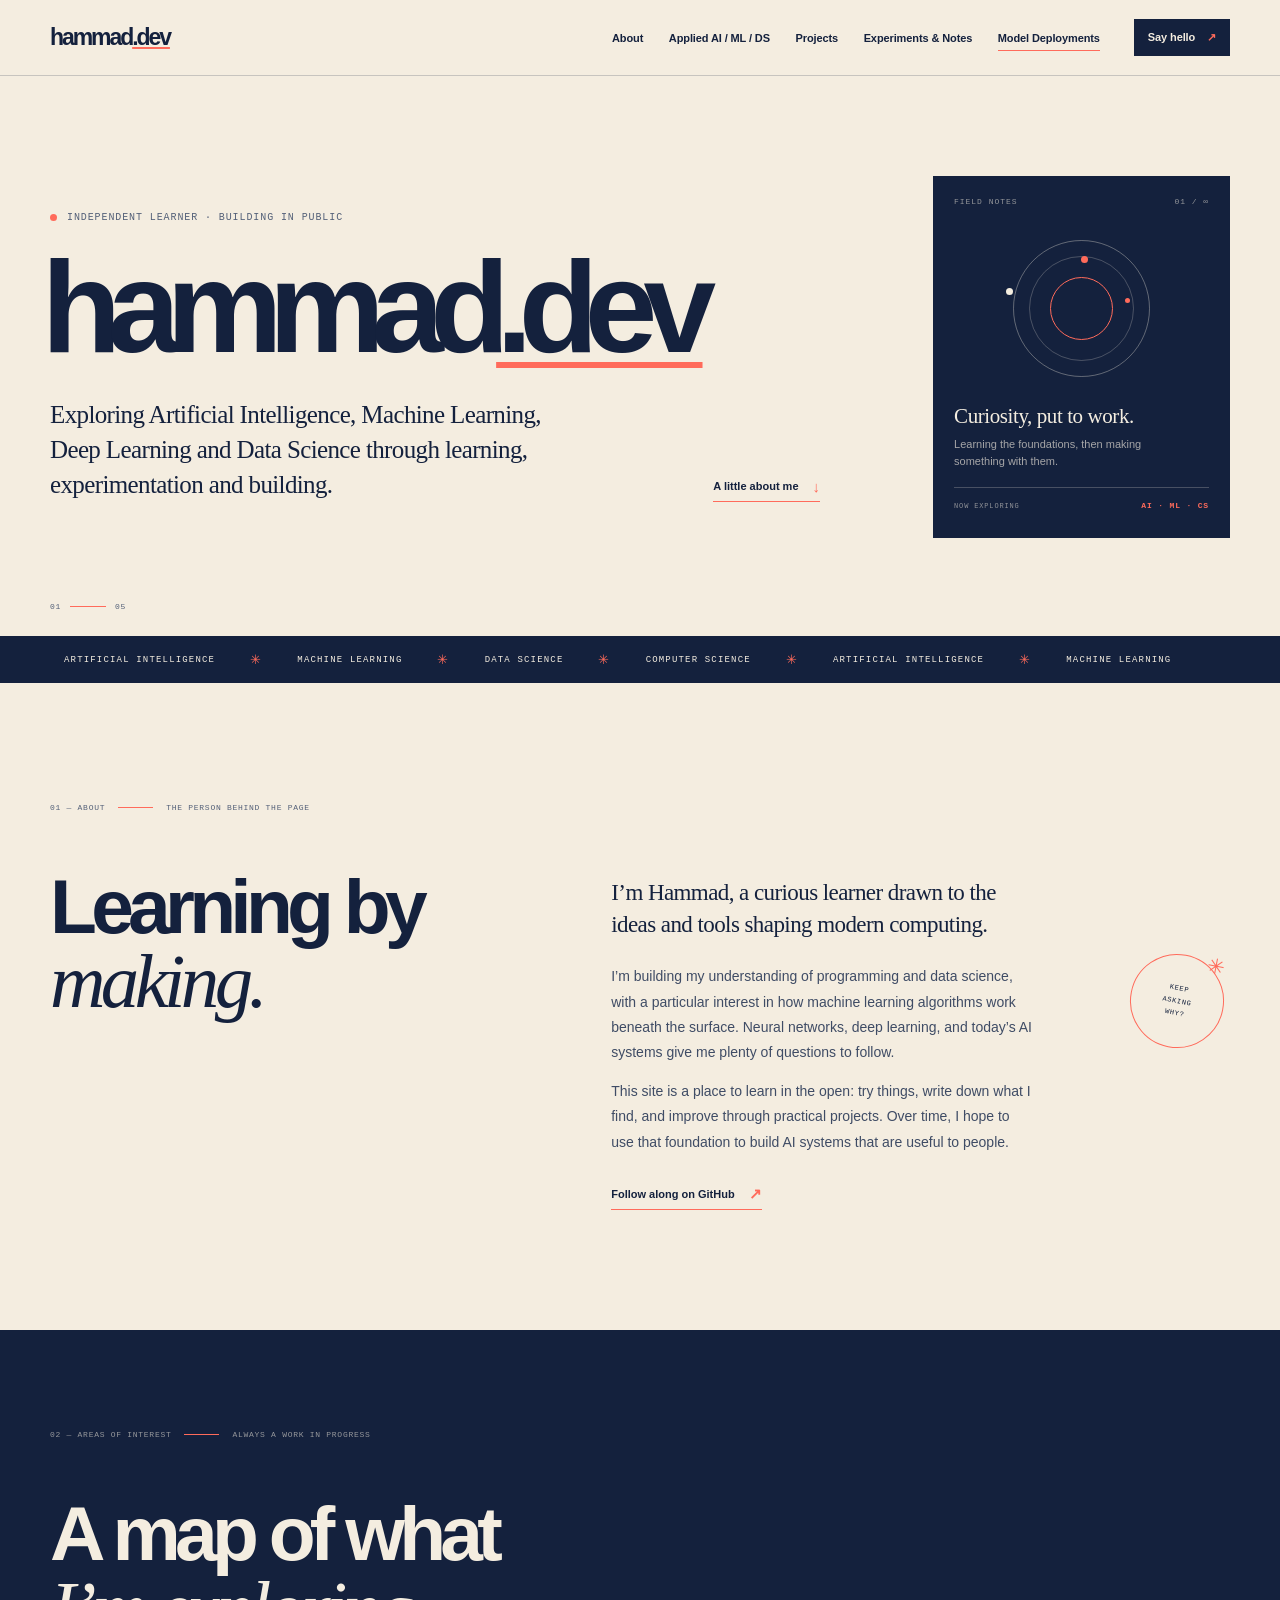
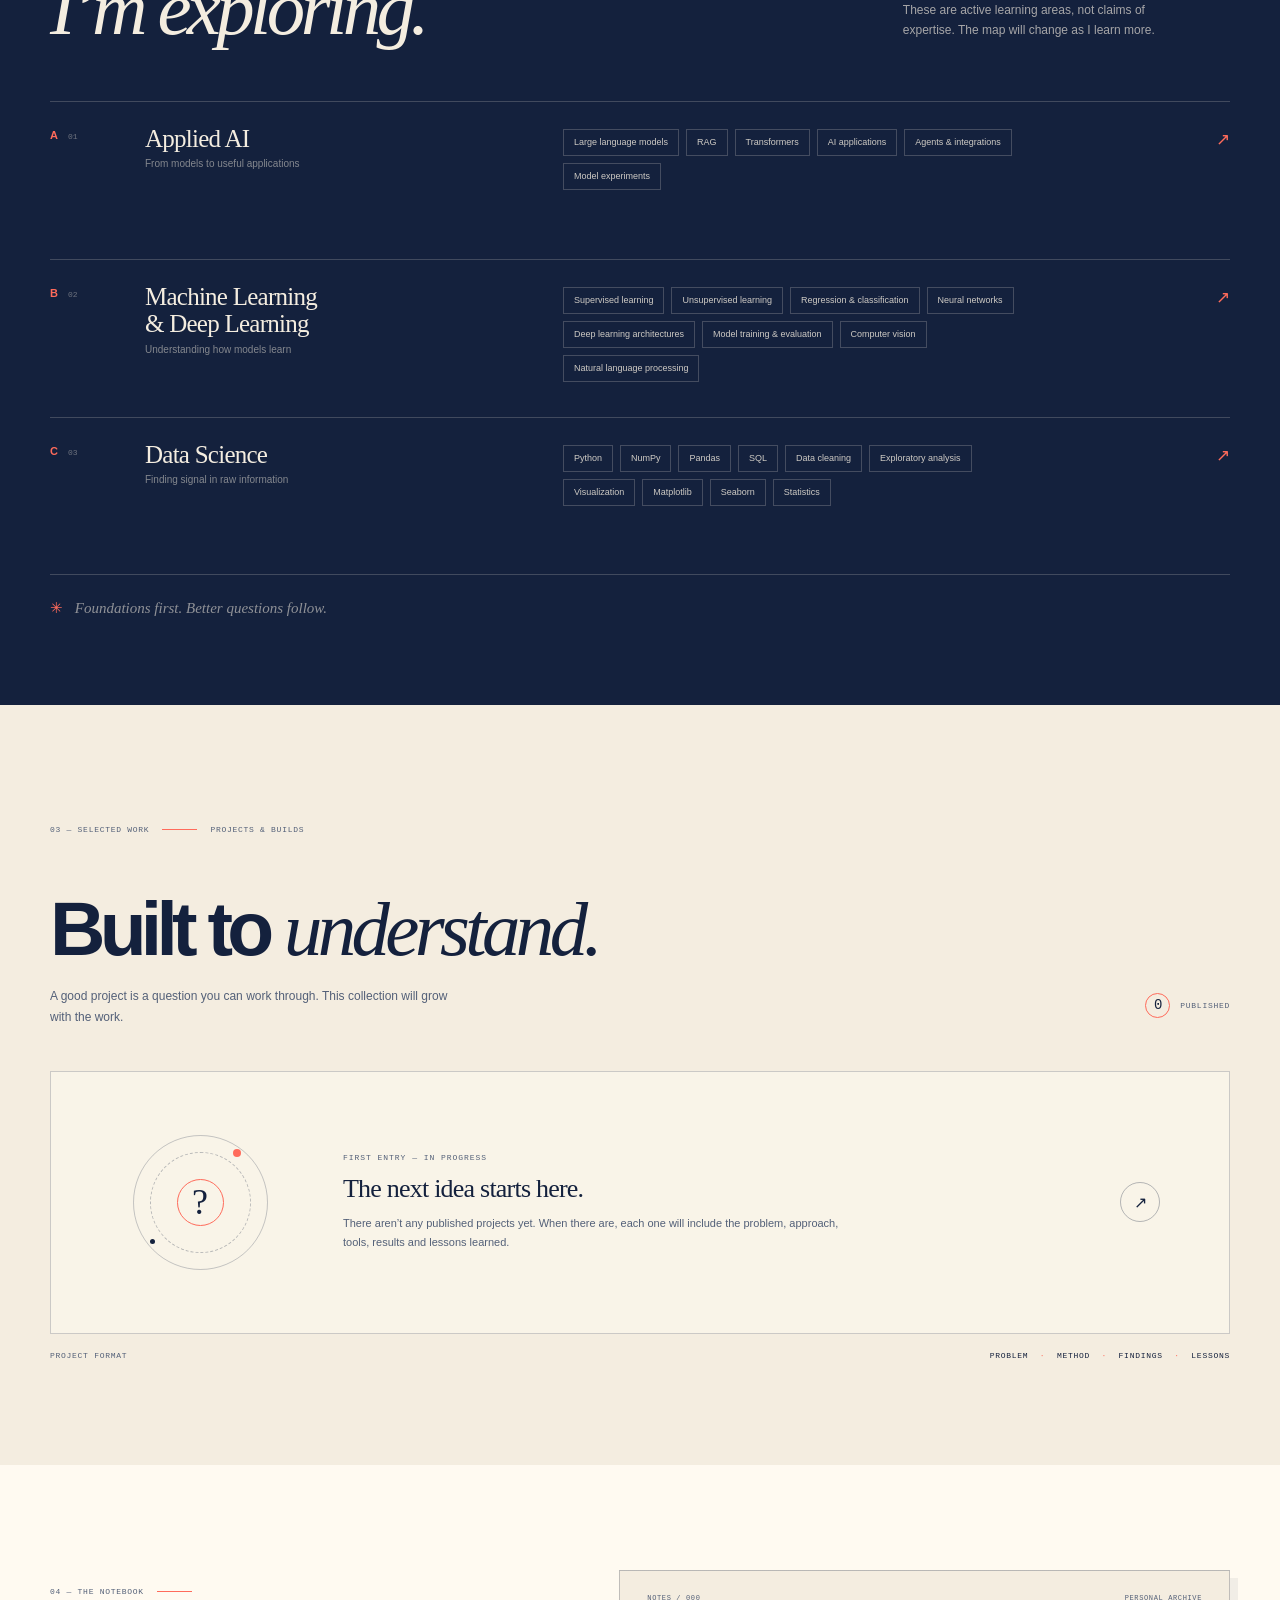
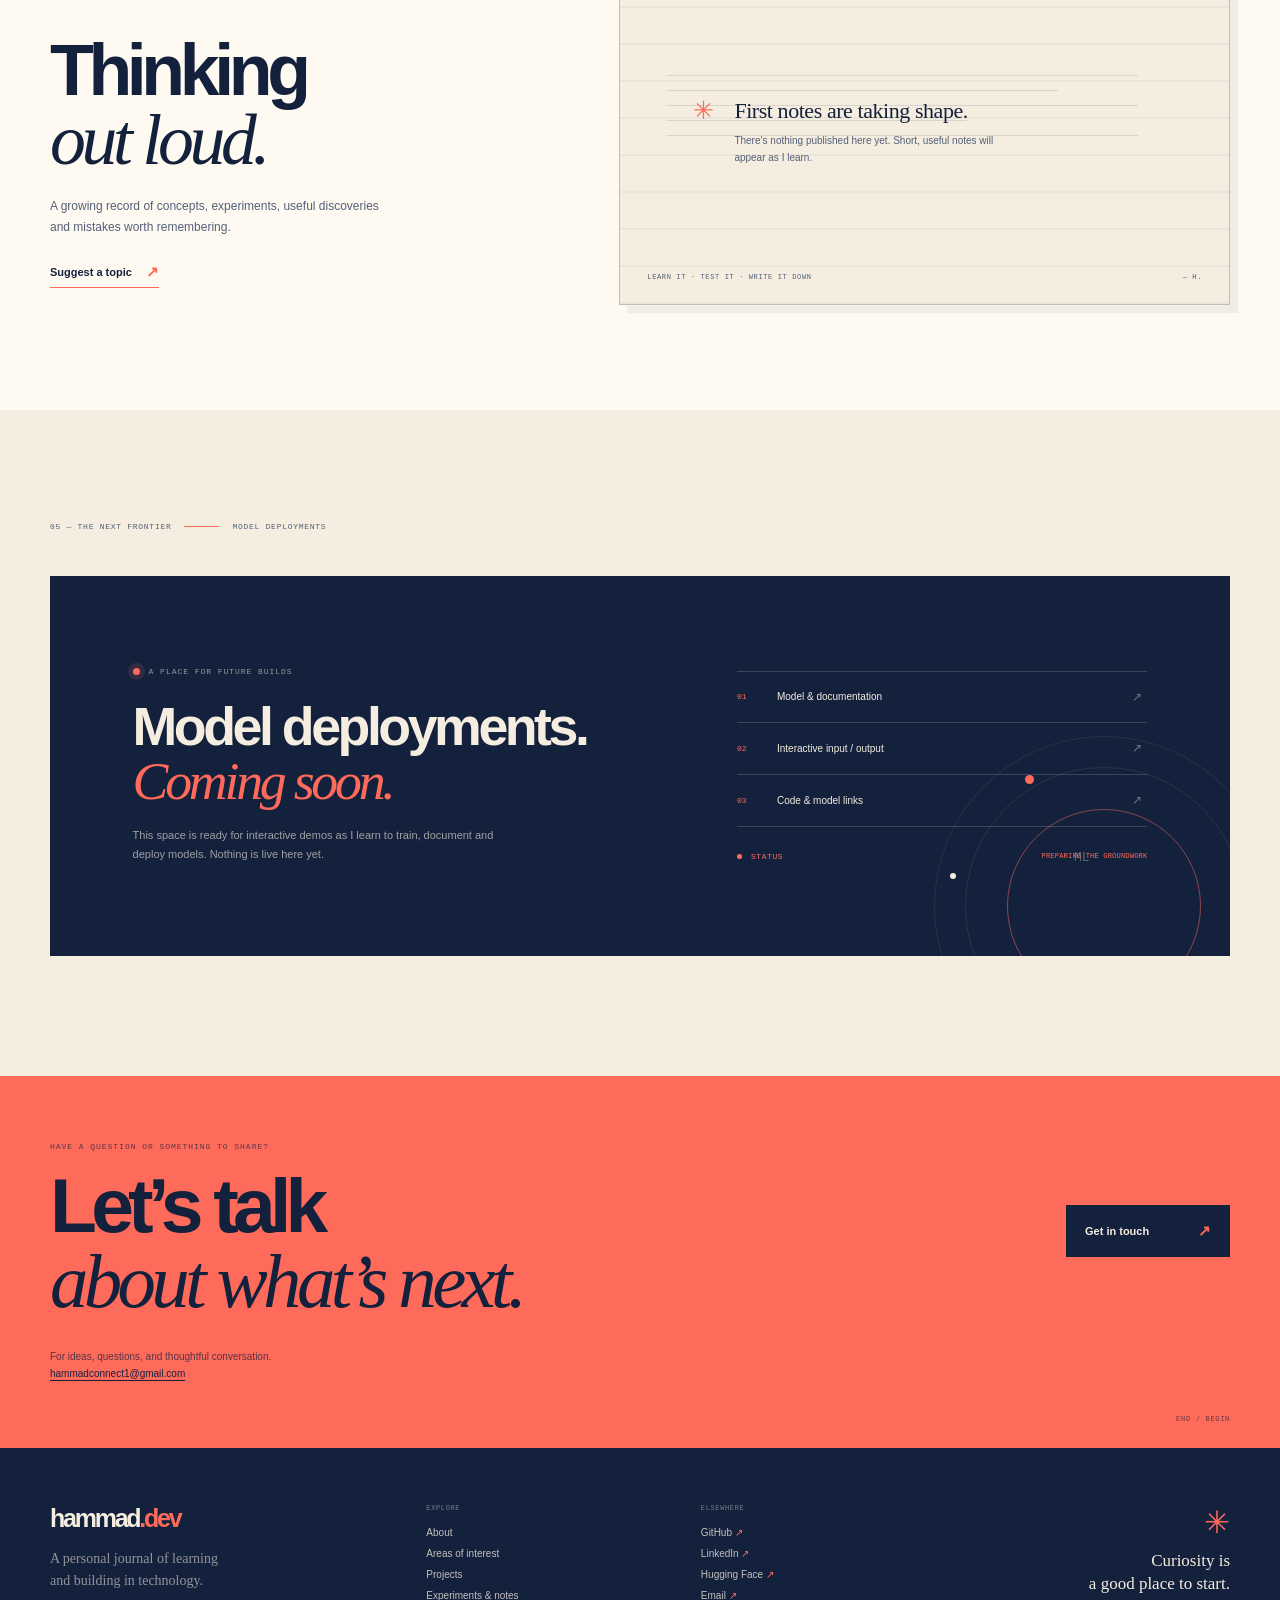
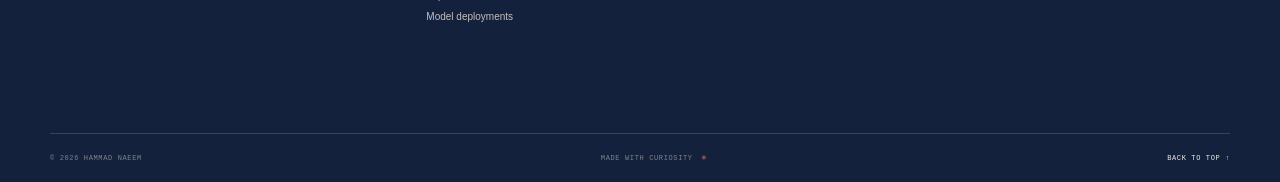
==== index.html @ a0a1491d "hammad.dev" ====
<!doctype html>
<html lang="en">
  <head>
    <meta charset="utf-8">
    <meta name="viewport" content="width=device-width, initial-scale=1">
    <meta name="theme-color" content="#f4ede0">
    <meta name="description" content="Hammad Naeem — learning, experimenting, and building across AI, machine learning, data science, and computer science.">
    <meta property="og:title" content="hammad.dev — Hammad Naeem">
    <meta property="og:description" content="A personal technical journal exploring AI, machine learning, data science, and computer science.">
    <meta property="og:type" content="website">
    <title>hammad.dev — Hammad Naeem</title>
    <link rel="stylesheet" href="styles.css">
    <script src="script.js" defer></script>
  </head>
  <body>
    <a class="skip-link" href="#main">Skip to content</a>

    <header class="site-header">
      <div class="nav-shell">
        <a class="wordmark" href="#home" aria-label="hammad.dev home">hammad<span>.dev</span></a>
        <button class="menu-toggle" type="button" aria-expanded="false" aria-controls="primary-nav" aria-label="Open navigation">
          <span></span><span></span>
        </button>
        <nav class="primary-nav" id="primary-nav" aria-label="Main navigation">
          <a href="#about">About</a>
          <a href="#fields">Applied AI / ML / DS</a>
          <a href="#projects">Projects</a>
          <a href="#notes">Experiments &amp; Notes</a>
          <a href="#deployments">Model Deployments</a>
        </nav>
        <a class="nav-contact" href="mailto:hammadconnect1@gmail.com">Say hello <span aria-hidden="true">↗</span></a>
      </div>
    </header>

    <main id="main">
      <section class="hero page-wrap" id="home" aria-labelledby="hero-title">
        <div class="hero-copy">
          <p class="eyebrow"><span class="status-dot"></span> Independent learner · Building in public</p>
          <h1 id="hero-title">hammad<span>.dev</span></h1>
          <div class="hero-bottom">
            <p class="hero-intro">Exploring Artificial Intelligence, Machine Learning, Deep Learning and Data Science through learning, experimentation and building.</p>
            <a class="text-link" href="#about">A little about me <span aria-hidden="true">↓</span></a>
          </div>
        </div>
        <aside class="hero-note" aria-label="Current direction">
          <div class="note-top"><span>FIELD NOTES</span><span>01 / ∞</span></div>
          <div class="orbit-mark" aria-hidden="true"><span></span><i></i><b></b></div>
          <p class="note-label">Curiosity, put to work.</p>
          <p class="note-copy">Learning the foundations, then making something with them.</p>
          <div class="note-rule"></div>
          <p class="note-bottom"><span>NOW EXPLORING</span><strong>AI · ML · CS</strong></p>
        </aside>
        <div class="hero-index" aria-hidden="true"><span>01</span><span class="index-line"></span><span>05</span></div>
      </section>

      <section class="ticker" aria-label="Areas of interest">
        <div class="ticker-inner"><span>ARTIFICIAL INTELLIGENCE</span><i>✳</i><span>MACHINE LEARNING</span><i>✳</i><span>DATA SCIENCE</span><i>✳</i><span>COMPUTER SCIENCE</span><i>✳</i><span aria-hidden="true">ARTIFICIAL INTELLIGENCE</span><i aria-hidden="true">✳</i><span aria-hidden="true">MACHINE LEARNING</span></div>
      </section>

      <section class="section about-section page-wrap" id="about" aria-labelledby="about-title">
        <div class="section-kicker"><span>01 — ABOUT</span><span class="kicker-line"></span><span>THE PERSON BEHIND THE PAGE</span></div>
        <div class="about-grid">
          <h2 class="section-title" id="about-title">Learning by<br><em>making.</em></h2>
          <div class="about-body">
            <p class="lead">I’m Hammad, a curious learner drawn to the ideas and tools shaping modern computing.</p>
            <p>I’m building my understanding of programming and data science, with a particular interest in how machine learning algorithms work beneath the surface. Neural networks, deep learning, and today’s AI systems give me plenty of questions to follow.</p>
            <p>This site is a place to learn in the open: try things, write down what I find, and improve through practical projects. Over time, I hope to use that foundation to build AI systems that are useful to people.</p>
            <a class="text-link" href="https://github.com/hammad-naeem1" target="_blank" rel="noreferrer">Follow along on GitHub <span aria-hidden="true">↗</span></a>
          </div>
          <div class="about-stamp" aria-hidden="true"><span>KEEP</span><span>ASKING</span><span class="stamp-star">✳</span><span>WHY?</span></div>
        </div>
      </section>

      <section class="fields-section" id="fields" aria-labelledby="fields-title">
        <div class="page-wrap">
          <div class="section-kicker section-kicker-light"><span>02 — AREAS OF INTEREST</span><span class="kicker-line"></span><span>ALWAYS A WORK IN PROGRESS</span></div>
          <div class="fields-heading">
            <h2 class="section-title" id="fields-title">A map of what<br><em>I’m exploring.</em></h2>
            <p>These are active learning areas, not claims of expertise. The map will change as I learn more.</p>
          </div>
          <div class="field-list">
            <article class="field-row">
              <div class="field-number">A<span>01</span></div>
              <div class="field-name"><h3>Applied AI</h3><p>From models to useful applications</p></div>
              <ul class="tag-list"><li>Large language models</li><li>RAG</li><li>Transformers</li><li>AI applications</li><li>Agents &amp; integrations</li><li>Model experiments</li></ul>
              <span class="field-arrow" aria-hidden="true">↗</span>
            </article>
            <article class="field-row">
              <div class="field-number">B<span>02</span></div>
              <div class="field-name"><h3>Machine Learning<br>&amp; Deep Learning</h3><p>Understanding how models learn</p></div>
              <ul class="tag-list"><li>Supervised learning</li><li>Unsupervised learning</li><li>Regression &amp; classification</li><li>Neural networks</li><li>Deep learning architectures</li><li>Model training &amp; evaluation</li><li>Computer vision</li><li>Natural language processing</li></ul>
              <span class="field-arrow" aria-hidden="true">↗</span>
            </article>
            <article class="field-row">
              <div class="field-number">C<span>03</span></div>
              <div class="field-name"><h3>Data Science</h3><p>Finding signal in raw information</p></div>
              <ul class="tag-list"><li>Python</li><li>NumPy</li><li>Pandas</li><li>SQL</li><li>Data cleaning</li><li>Exploratory analysis</li><li>Visualization</li><li>Matplotlib</li><li>Seaborn</li><li>Statistics</li></ul>
              <span class="field-arrow" aria-hidden="true">↗</span>
            </article>
          </div>
          <p class="fields-footnote"><span class="coral-star">✳</span> Foundations first. Better questions follow.</p>
        </div>
      </section>

      <section class="section projects-section page-wrap" id="projects" aria-labelledby="projects-title">
        <div class="section-kicker"><span>03 — SELECTED WORK</span><span class="kicker-line"></span><span>PROJECTS &amp; BUILDS</span></div>
        <div class="projects-heading">
          <div><h2 class="section-title" id="projects-title">Built to <em>understand.</em></h2><p class="section-deck">A good project is a question you can work through. This collection will grow with the work.</p></div>
          <span class="project-count"><span>0</span> PUBLISHED</span>
        </div>
        <div class="empty-projects">
          <div class="empty-glyph" aria-hidden="true"><span>?</span><i></i><b></b></div>
          <div class="empty-copy"><p class="mono-label">FIRST ENTRY — IN PROGRESS</p><h3>The next idea starts here.</h3><p>There aren’t any published projects yet. When there are, each one will include the problem, approach, tools, results and lessons learned.</p></div>
          <a class="round-link" href="https://github.com/hammad-naeem1" target="_blank" rel="noreferrer" aria-label="Visit Hammad's GitHub profile">↗</a>
        </div>
        <div class="project-format"><span>PROJECT FORMAT</span><span>Problem <i>·</i> Method <i>·</i> Findings <i>·</i> Lessons</span></div>
      </section>

      <section class="notes-section" id="notes" aria-labelledby="notes-title">
        <div class="page-wrap notes-grid">
          <div class="notes-intro">
            <div class="section-kicker"><span>04 — THE NOTEBOOK</span><span class="kicker-line"></span></div>
            <h2 class="section-title" id="notes-title">Thinking<br><em>out loud.</em></h2>
            <p>A growing record of concepts, experiments, useful discoveries and mistakes worth remembering.</p>
            <a class="text-link" href="mailto:hammadconnect1@gmail.com?subject=Technical%20notes">Suggest a topic <span aria-hidden="true">↗</span></a>
          </div>
          <div class="notebook-empty">
            <div class="notebook-top"><span>NOTES / 000</span><span>PERSONAL ARCHIVE</span></div>
            <div class="notebook-lines" aria-hidden="true"><i></i><i></i><i></i><i></i><i></i></div>
            <div class="notebook-message"><span class="notebook-star">✳</span><div><h3>First notes are taking shape.</h3><p>There’s nothing published here yet. Short, useful notes will appear as I learn.</p></div></div>
            <div class="notebook-footer"><span>LEARN IT · TEST IT · WRITE IT DOWN</span><span>— H.</span></div>
          </div>
        </div>
      </section>

      <section class="deployment-section page-wrap" id="deployments" aria-labelledby="deployments-title">
        <div class="section-kicker"><span>05 — THE NEXT FRONTIER</span><span class="kicker-line"></span><span>MODEL DEPLOYMENTS</span></div>
        <div class="deployment-panel">
          <div class="deployment-copy"><p class="mono-label"><span class="pulse-dot"></span> A PLACE FOR FUTURE BUILDS</p><h2 id="deployments-title">Model deployments.<br><em>Coming soon.</em></h2><p>This space is ready for interactive demos as I learn to train, document and deploy models. Nothing is live here yet.</p></div>
          <div class="deployment-spec" aria-label="Planned deployment details"><div><span>01</span><strong>Model &amp; documentation</strong><i>↗</i></div><div><span>02</span><strong>Interactive input / output</strong><i>↗</i></div><div><span>03</span><strong>Code &amp; model links</strong><i>↗</i></div><div class="spec-status"><span class="status-dot"></span><span>STATUS</span><strong>PREPARING THE GROUNDWORK</strong></div></div>
          <div class="deployment-orbit" aria-hidden="true"><span></span><i></i><b>ML</b></div>
        </div>
      </section>

      <section class="contact-section" id="contact" aria-labelledby="contact-title">
        <div class="page-wrap contact-inner">
          <div><p class="mono-label">HAVE A QUESTION OR SOMETHING TO SHARE?</p><h2 id="contact-title">Let’s talk<br><em>about what’s next.</em></h2></div>
          <a class="contact-button" href="mailto:hammadconnect1@gmail.com">Get in touch <span aria-hidden="true">↗</span></a>
          <p class="contact-email">For ideas, questions, and thoughtful conversation.<br><a href="mailto:hammadconnect1@gmail.com">hammadconnect1@gmail.com</a></p>
          <span class="contact-index" aria-hidden="true">END / BEGIN</span>
        </div>
      </section>
    </main>

    <footer class="site-footer">
      <div class="page-wrap footer-main">
        <div class="footer-brand"><a class="wordmark" href="#home">hammad<span>.dev</span></a><p>A personal journal of learning<br>and building in technology.</p></div>
        <div class="footer-col"><span class="footer-label">EXPLORE</span><a href="#about">About</a><a href="#fields">Areas of interest</a><a href="#projects">Projects</a><a href="#notes">Experiments &amp; notes</a><a href="#deployments">Model deployments</a></div>
        <div class="footer-col"><span class="footer-label">ELSEWHERE</span><a href="https://github.com/hammad-naeem1" target="_blank" rel="noreferrer">GitHub <span>↗</span></a><a href="https://www.linkedin.com/in/hammad-naeem1/" target="_blank" rel="noreferrer">LinkedIn <span>↗</span></a><a href="https://huggingface.co/codehammad" target="_blank" rel="noreferrer">Hugging Face <span>↗</span></a><a href="mailto:hammadconnect1@gmail.com">Email <span>↗</span></a></div>
        <div class="footer-signoff"><span class="footer-sun" aria-hidden="true">✳</span><p>Curiosity is<br>a good place to start.</p></div>
      </div>
      <div class="page-wrap footer-bottom"><span>© <span id="year">2026</span> Hammad Naeem</span><span>MADE WITH CURIOSITY <i>✳</i></span><a href="#home">BACK TO TOP ↑</a></div>
    </footer>
  </body>
</html>
---- styles.css ----
:root {
  color-scheme: light;
  --navy: #14213d;
  --cream: #f4ede0;
  --coral: #ff6b5b;
  --paper: #fffaf1;
  --ink-soft: #536078;
  --line: rgba(20, 33, 61, .2);
  --mono: "SFMono-Regular", Consolas, "Liberation Mono", monospace;
  --sans: Inter, "Avenir Next", Avenir, "Segoe UI", sans-serif;
  --serif: "Iowan Old Style", "Palatino Linotype", "Book Antiqua", Georgia, serif;
  --page: min(1180px, calc(100% - 96px));
}

* { box-sizing: border-box; }
html { scroll-behavior: smooth; scroll-padding-top: 90px; }
body { margin: 0; background: var(--cream); color: var(--navy); font-family: var(--sans); -webkit-font-smoothing: antialiased; }
a { color: inherit; }
::selection { color: var(--navy); background: var(--coral); }
.page-wrap { width: var(--page); margin-inline: auto; }
.skip-link { position: fixed; z-index: 100; top: 10px; left: 10px; padding: 12px 16px; color: var(--cream); background: var(--navy); transform: translateY(-150%); }
.skip-link:focus { transform: translateY(0); }

.site-header { position: sticky; z-index: 20; top: 0; height: 76px; background: var(--cream); border-bottom: 1px solid var(--line); }
.nav-shell { width: var(--page); height: 100%; margin: auto; display: flex; align-items: center; gap: 32px; }
.wordmark { flex: 0 0 auto; color: var(--navy); text-decoration: none; font-size: 23px; font-weight: 800; letter-spacing: -.09em; }
.wordmark span { color: var(--coral); }
.site-header .wordmark span { color: var(--navy); text-decoration: underline; text-decoration-color: var(--coral); text-decoration-thickness: .09em; text-underline-offset: .08em; }
.primary-nav { display: flex; align-items: center; gap: clamp(15px, 2vw, 29px); margin-left: auto; }
.primary-nav a, .nav-contact { position: relative; text-decoration: none; color: var(--navy); font-size: 11px; font-weight: 650; letter-spacing: -.01em; white-space: nowrap; }
.primary-nav a::after { position: absolute; right: 0; bottom: -7px; left: 0; height: 1px; background: var(--coral); content: ""; transform: scaleX(0); transform-origin: left; transition: transform .2s ease; }
.primary-nav a:hover::after, .primary-nav a:focus-visible::after, .primary-nav a[aria-current="location"]::after { transform: scaleX(1); }
.nav-contact { margin-left: 2px; padding: 12px 14px; color: var(--cream); background: var(--navy); transition: background .2s ease, color .2s ease; }
.nav-contact span { padding-left: 9px; color: var(--coral); }
.nav-contact:hover { color: var(--navy); background: var(--coral); }
.nav-contact:hover span { color: var(--navy); }
.menu-toggle { display: none; }

.hero { min-height: 560px; padding-top: 78px; padding-bottom: 76px; display: grid; grid-template-columns: minmax(0, 1.45fr) minmax(275px, .55fr); align-items: center; gap: 8.5%; position: relative; }
.eyebrow, .mono-label, .section-kicker, .note-top, .note-bottom, .project-count, .project-format, .notebook-top, .notebook-footer, .footer-label, .footer-bottom, .hero-index { font-family: var(--mono); text-transform: uppercase; letter-spacing: .09em; }
.eyebrow { display: flex; align-items: center; gap: 10px; margin: 0 0 30px; color: var(--ink-soft); font-size: 10px; }
.status-dot, .pulse-dot { display: inline-block; width: 7px; height: 7px; flex: 0 0 auto; border-radius: 100%; background: var(--coral); }
.hero h1 { margin: 0 0 35px -.065em; font-size: clamp(76px, 10.2vw, 146px); line-height: .83; letter-spacing: -.105em; font-weight: 750; }
.hero h1 span { color: var(--navy); text-decoration: underline; text-decoration-color: var(--coral); text-decoration-thickness: .045em; text-underline-offset: .08em; }
.hero-bottom { display: flex; align-items: flex-end; justify-content: space-between; gap: 28px; max-width: 770px; }
.hero-intro { max-width: 500px; margin: 0; font-family: var(--serif); font-size: clamp(19px, 2vw, 25px); line-height: 1.4; letter-spacing: -.025em; }
.text-link { display: inline-flex; width: max-content; align-items: center; gap: 14px; padding-bottom: 6px; border-bottom: 1px solid var(--coral); text-decoration: none; font-size: 11px; font-weight: 700; transition: gap .2s ease; }
.text-link span { color: var(--coral); font-size: 15px; }
.text-link:hover { gap: 20px; }
.hero-note { position: relative; min-height: 335px; padding: 21px; display: flex; flex-direction: column; color: var(--cream); background: var(--navy); overflow: hidden; }
.note-top, .note-bottom { display: flex; justify-content: space-between; align-items: center; font-size: 8px; letter-spacing: .12em; }
.note-top { color: rgba(244, 237, 224, .57); }
.orbit-mark { position: relative; width: 137px; height: 137px; margin: 34px auto 27px; border: 1px solid rgba(244, 237, 224, .35); border-radius: 50%; }
.orbit-mark::before, .orbit-mark::after { position: absolute; inset: 15px; border: 1px solid rgba(244, 237, 224, .24); border-radius: 50%; content: ""; }
.orbit-mark::after { inset: 36px; border-color: var(--coral); }
.orbit-mark span { position: absolute; z-index: 2; top: 15px; left: 67px; width: 7px; height: 7px; background: var(--coral); border-radius: 50%; }
.orbit-mark i { position: absolute; top: 47px; left: -8px; width: 7px; height: 7px; background: var(--cream); border-radius: 50%; }
.orbit-mark b { position: absolute; top: 57px; right: 19px; width: 5px; height: 5px; background: var(--coral); border-radius: 50%; }
.note-label { margin: 0 0 7px; font-family: var(--serif); font-size: 21px; letter-spacing: -.02em; }
.note-copy { max-width: 210px; margin: 0; color: rgba(244, 237, 224, .65); font-size: 11px; line-height: 1.55; }
.note-rule { height: 1px; margin: 17px 0 13px; background: rgba(244, 237, 224, .23); }
.note-bottom { margin-top: auto; font-size: 7px; color: rgba(244, 237, 224, .55); }
.note-bottom strong { color: var(--coral); font-size: 8px; font-weight: 600; }
.hero-index { position: absolute; bottom: 25px; left: 0; display: flex; align-items: center; gap: 9px; color: var(--ink-soft); font-size: 8px; }
.index-line { width: 36px; height: 1px; background: var(--coral); }

.ticker { height: 47px; display: flex; align-items: center; color: var(--cream); background: var(--navy); overflow: hidden; }
.ticker-inner { width: max-content; display: flex; align-items: center; gap: 35px; padding-left: 5vw; animation: ticker 38s linear infinite; font-family: var(--mono); font-size: 9px; letter-spacing: .13em; white-space: nowrap; }
.ticker-inner i { color: var(--coral); font-style: normal; font-size: 13px; }
@keyframes ticker { to { transform: translateX(-30%); } }

.section { padding-block: 120px; }
.section-kicker { display: flex; align-items: center; gap: 13px; margin-bottom: 57px; color: var(--ink-soft); font-size: 8px; }
.kicker-line { width: 35px; height: 1px; background: var(--coral); }
.section-title { margin: 0; font-size: clamp(48px, 6vw, 81px); font-weight: 650; line-height: .97; letter-spacing: -.075em; }
.section-title em, .contact-inner h2 em, .deployment-copy h2 em { font-family: var(--serif); font-weight: 400; letter-spacing: -.06em; }
.about-grid { display: grid; grid-template-columns: 1.1fr 1fr 100px; align-items: start; gap: 8%; }
.about-body { padding-top: 8px; }
.about-body p { max-width: 525px; color: #3f4c65; font-size: 14px; line-height: 1.8; }
.about-body .lead { margin-top: 0; color: var(--navy); font-family: var(--serif); font-size: 23px; line-height: 1.4; letter-spacing: -.025em; }
.about-body .text-link { margin-top: 16px; }
.about-stamp { position: relative; width: 94px; height: 94px; margin-top: 85px; display: flex; flex-direction: column; align-items: center; justify-content: center; border: 1px solid var(--coral); border-radius: 50%; color: var(--navy); font-family: var(--mono); font-size: 7px; line-height: 1.8; letter-spacing: .1em; transform: rotate(11deg); }
.stamp-star { position: absolute; top: -12px; right: 4px; color: var(--coral); font-size: 21px; }

.fields-section { padding-block: 100px 88px; color: var(--cream); background: var(--navy); }
.section-kicker-light { color: rgba(244, 237, 224, .58); }
.fields-heading { display: flex; align-items: flex-end; justify-content: space-between; gap: 50px; margin-bottom: 54px; }
.fields-heading .section-title { flex: 0 0 auto; }
.fields-heading > p { max-width: 280px; margin: 0 4% 6px 0; color: rgba(244, 237, 224, .65); font-size: 12px; line-height: 1.7; }
.field-row { min-height: 158px; padding: 27px 0; display: grid; grid-template-columns: 68px minmax(230px, .9fr) minmax(300px, 1.4fr) 32px; align-items: start; gap: 27px; border-top: 1px solid rgba(244, 237, 224, .2); }
.field-row:last-child { border-bottom: 1px solid rgba(244, 237, 224, .2); }
.field-number { color: var(--coral); font-size: 11px; font-weight: 700; }
.field-number span { padding-left: 10px; color: rgba(244, 237, 224, .4); font-family: var(--mono); font-size: 8px; font-weight: 400; }
.field-name h3 { margin: -4px 0 6px; font-family: var(--serif); font-size: 25px; font-weight: 400; letter-spacing: -.03em; line-height: 1.1; }
.field-name p { margin: 0; color: rgba(244, 237, 224, .5); font-size: 10px; }
.tag-list { max-width: 480px; margin: 0; padding: 0; display: flex; flex-wrap: wrap; gap: 7px; list-style: none; }
.tag-list li { padding: 8px 10px; border: 1px solid rgba(244, 237, 224, .21); color: rgba(244, 237, 224, .83); font-size: 9px; line-height: 1; }
.field-arrow { color: var(--coral); font-size: 17px; text-align: right; }
.fields-footnote { margin: 24px 0 0; color: rgba(244, 237, 224, .55); font-family: var(--serif); font-size: 15px; font-style: italic; }
.coral-star { padding-right: 8px; color: var(--coral); font-family: var(--sans); font-style: normal; }

.projects-section { padding-block: 120px 105px; }
.projects-heading { display: flex; align-items: flex-end; justify-content: space-between; gap: 30px; margin-bottom: 44px; }
.section-deck { max-width: 405px; margin: 19px 0 0; color: var(--ink-soft); font-size: 12px; line-height: 1.7; }
.project-count { display: flex; align-items: center; gap: 10px; padding-bottom: 9px; color: var(--ink-soft); font-size: 8px; }
.project-count span { width: 25px; height: 25px; display: grid; place-items: center; border: 1px solid var(--coral); border-radius: 50%; color: var(--navy); font-size: 14px; letter-spacing: -.05em; }
.empty-projects { min-height: 263px; padding: 35px 5%; display: grid; grid-template-columns: 180px 1fr 50px; align-items: center; gap: 5%; border: 1px solid rgba(20, 33, 61, .2); background: rgba(255, 250, 241, .45); }
.empty-glyph { position: relative; width: 135px; height: 135px; margin: auto; display: grid; place-items: center; border: 1px solid rgba(20, 33, 61, .23); border-radius: 50%; }
.empty-glyph::before, .empty-glyph::after { position: absolute; inset: 16px; border: 1px dashed rgba(20, 33, 61, .28); border-radius: 50%; content: ""; }
.empty-glyph::after { inset: 43px; border: 1px solid var(--coral); }
.empty-glyph span { position: relative; z-index: 2; font-family: var(--serif); font-size: 36px; }
.empty-glyph i { position: absolute; top: 13px; right: 26px; width: 8px; height: 8px; border-radius: 50%; background: var(--coral); }
.empty-glyph b { position: absolute; bottom: 25px; left: 16px; width: 5px; height: 5px; border-radius: 50%; background: var(--navy); }
.mono-label { margin: 0 0 12px; color: var(--ink-soft); font-size: 8px; letter-spacing: .12em; }
.empty-copy h3 { margin: 0 0 10px; font-family: var(--serif); font-size: 26px; font-weight: 400; letter-spacing: -.03em; }
.empty-copy > p:last-child { max-width: 500px; margin: 0; color: var(--ink-soft); font-size: 11px; line-height: 1.7; }
.round-link { width: 40px; height: 40px; display: grid; place-items: center; border: 1px solid rgba(20, 33, 61, .3); border-radius: 50%; text-decoration: none; transition: color .2s, background .2s, border-color .2s; }
.round-link:hover { color: var(--cream); background: var(--navy); border-color: var(--navy); }
.project-format { margin-top: 17px; display: flex; justify-content: space-between; color: var(--ink-soft); font-size: 8px; }
.project-format span:last-child { color: var(--navy); }
.project-format i { padding-inline: 6px; color: var(--coral); font-style: normal; }

.notes-section { padding-block: 105px; background: var(--paper); }
.notes-grid { display: grid; grid-template-columns: .85fr 1.15fr; align-items: center; gap: 10%; }
.notes-intro .section-kicker { margin-bottom: 40px; }
.notes-intro .section-title { font-size: clamp(51px, 5.6vw, 75px); }
.notes-intro > p { max-width: 340px; margin: 20px 0 24px; color: var(--ink-soft); font-size: 12px; line-height: 1.75; }
.notebook-empty { position: relative; min-height: 335px; padding: 23px 27px; border: 1px solid rgba(20, 33, 61, .23); background-color: var(--cream); background-image: linear-gradient(to bottom, transparent 35px, rgba(20, 33, 61, .08) 36px, transparent 37px); background-size: 100% 37px; box-shadow: 8px 8px 0 rgba(20, 33, 61, .06); }
.notebook-top, .notebook-footer { position: relative; z-index: 2; display: flex; justify-content: space-between; color: var(--ink-soft); font-size: 7px; }
.notebook-lines { margin: 73px 0 25px 20px; display: flex; flex-direction: column; gap: 14px; }
.notebook-lines i { width: 88%; height: 1px; background: rgba(20, 33, 61, .12); }
.notebook-lines i:nth-child(2) { width: 73%; }
.notebook-lines i:nth-child(4) { width: 56%; }
.notebook-message { position: absolute; z-index: 2; top: 125px; left: 12%; right: 8%; display: flex; gap: 20px; align-items: flex-start; }
.notebook-star { color: var(--coral); font-size: 25px; }
.notebook-message h3 { margin: 2px 0 8px; font-family: var(--serif); font-size: 22px; font-weight: 400; letter-spacing: -.02em; }
.notebook-message p { max-width: 280px; margin: 0; color: var(--ink-soft); font-size: 10px; line-height: 1.7; }
.notebook-footer { position: absolute; right: 27px; bottom: 23px; left: 27px; }

.deployment-section { padding-block: 112px 120px; }
.deployment-section .section-kicker { margin-bottom: 45px; }
.deployment-panel { position: relative; min-height: 380px; padding: 52px 7%; display: grid; grid-template-columns: 1fr .8fr; align-items: center; gap: 9%; color: var(--cream); background: var(--navy); overflow: hidden; }
.deployment-copy { position: relative; z-index: 1; }
.deployment-copy .mono-label { display: flex; align-items: center; gap: 9px; color: rgba(244, 237, 224, .58); }
.pulse-dot { box-shadow: 0 0 0 5px rgba(255, 107, 91, .13); }
.deployment-copy h2 { margin: 24px 0 17px; font-size: clamp(37px, 4.2vw, 57px); line-height: 1; font-weight: 600; letter-spacing: -.065em; }
.deployment-copy h2 em { color: var(--coral); }
.deployment-copy > p:last-child { max-width: 380px; margin: 0; color: rgba(244, 237, 224, .62); font-size: 11px; line-height: 1.75; }
.deployment-spec { position: relative; z-index: 1; }
.deployment-spec > div:not(.spec-status) { min-height: 52px; display: grid; grid-template-columns: 30px 1fr 15px; align-items: center; gap: 10px; border-bottom: 1px solid rgba(244, 237, 224, .18); }
.deployment-spec > div:not(.spec-status):first-child { border-top: 1px solid rgba(244, 237, 224, .18); }
.deployment-spec > div > span { color: var(--coral); font-family: var(--mono); font-size: 8px; }
.deployment-spec strong { font-size: 10px; font-weight: 500; }
.deployment-spec i { color: rgba(244, 237, 224, .4); font-size: 12px; font-style: normal; }
.deployment-spec .spec-status { margin-top: 25px; display: flex; align-items: center; gap: 9px; color: rgba(244, 237, 224, .48); font-family: var(--mono); font-size: 7px; letter-spacing: .08em; }
.spec-status .status-dot { width: 5px; height: 5px; }
.spec-status strong { margin-left: auto; color: var(--coral); font-size: 7px; letter-spacing: .03em; }
.deployment-orbit { position: absolute; right: -44px; bottom: -120px; width: 340px; height: 340px; border: 1px solid rgba(244, 237, 224, .08); border-radius: 50%; }
.deployment-orbit::before, .deployment-orbit::after { position: absolute; inset: 30px; border: 1px solid rgba(244, 237, 224, .09); border-radius: 50%; content: ""; }
.deployment-orbit::after { inset: 72px; border-color: rgba(255, 107, 91, .5); }
.deployment-orbit span { position: absolute; top: 38px; left: 90px; width: 9px; height: 9px; border-radius: 50%; background: var(--coral); }
.deployment-orbit i { position: absolute; top: 136px; left: 15px; width: 6px; height: 6px; border-radius: 50%; background: var(--cream); }
.deployment-orbit b { position: absolute; top: 113px; left: 139px; color: rgba(244, 237, 224, .35); font-family: var(--mono); font-size: 13px; font-weight: 400; }

.contact-section { color: var(--cream); background: var(--coral); }
.contact-inner { position: relative; min-height: 350px; padding-block: 66px; display: grid; grid-template-columns: 1fr auto; align-content: center; align-items: center; gap: 15px 8%; }
.contact-inner .mono-label { color: rgba(20, 33, 61, .7); }
.contact-inner h2 { margin: 17px 0 0; color: var(--navy); font-size: clamp(45px, 6vw, 78px); font-weight: 650; line-height: .98; letter-spacing: -.075em; }
.contact-inner h2 em { color: var(--navy); }
.contact-button { min-width: 164px; padding: 17px 19px; display: flex; justify-content: space-between; align-items: center; color: var(--cream); background: var(--navy); text-decoration: none; font-size: 11px; font-weight: 650; transition: color .2s, background .2s; }
.contact-button span { color: var(--coral); font-size: 15px; }
.contact-button:hover { color: var(--navy); background: var(--cream); }
.contact-button:hover span { color: var(--navy); }
.contact-email { grid-column: 1; margin: 14px 0 0; color: rgba(20, 33, 61, .72); font-size: 10px; line-height: 1.7; }
.contact-email a { color: var(--navy); text-underline-offset: 3px; }
.contact-index { position: absolute; right: 0; bottom: 25px; color: rgba(20, 33, 61, .65); font-family: var(--mono); font-size: 7px; letter-spacing: .1em; }

.site-footer { color: var(--cream); background: var(--navy); }
.footer-main { min-height: 285px; padding-block: 56px 45px; display: grid; grid-template-columns: 1.2fr .8fr .8fr 1fr; gap: 6%; }
.footer-brand .wordmark { display: inline-block; color: var(--cream); font-size: 25px; }
.footer-brand p { margin: 15px 0 0; color: rgba(244, 237, 224, .56); font-family: var(--serif); font-size: 14px; line-height: 1.55; }
.footer-col { display: flex; flex-direction: column; align-items: flex-start; gap: 10px; }
.footer-label { margin-bottom: 5px; color: rgba(244, 237, 224, .44); font-size: 7px; }
.footer-col a { color: rgba(244, 237, 224, .78); font-size: 10px; text-decoration: none; transition: color .2s; }
.footer-col a:hover { color: var(--coral); }
.footer-col a span { color: var(--coral); }
.footer-signoff { justify-self: end; text-align: right; }
.footer-sun { color: var(--coral); font-size: 31px; }
.footer-signoff p { margin: 9px 0 0; font-family: var(--serif); font-size: 17px; line-height: 1.3; }
.footer-bottom { min-height: 49px; display: flex; align-items: center; justify-content: space-between; gap: 20px; border-top: 1px solid rgba(244, 237, 224, .17); color: rgba(244, 237, 224, .48); font-size: 7px; }
.footer-bottom i { padding-left: 4px; color: var(--coral); font-style: normal; }
.footer-bottom a { color: var(--cream); text-decoration: none; }
.footer-bottom a:hover { color: var(--coral); }

@media (max-width: 1050px) {
  :root { --page: min(100% - 64px, 900px); }
  .nav-shell { gap: 20px; }
  .primary-nav { gap: 14px; }
  .primary-nav a { font-size: 9px; }
  .nav-contact { padding: 11px; font-size: 9px; }
  .hero { gap: 5%; }
  .hero h1 { font-size: clamp(70px, 10vw, 108px); }
  .field-row { grid-template-columns: 48px minmax(190px, .8fr) minmax(270px, 1.4fr) 20px; gap: 20px; }
  .about-grid { grid-template-columns: 1fr 1fr 70px; gap: 5%; }
  .about-stamp { width: 70px; height: 70px; font-size: 6px; }
}

@media (max-width: 760px) {
  :root { --page: calc(100% - 42px); }
  html { scroll-padding-top: 72px; }
  .site-header { height: 66px; }
  .nav-shell { position: relative; gap: 0; justify-content: space-between; }
  .wordmark { font-size: 22px; }
  .menu-toggle { width: 39px; height: 39px; padding: 11px 8px; display: flex; flex-direction: column; justify-content: center; gap: 6px; border: 1px solid var(--line); background: transparent; cursor: pointer; }
  .menu-toggle span { width: 100%; height: 1px; background: var(--navy); transition: transform .2s; }
  .menu-toggle[aria-expanded="true"] span:first-child { transform: translateY(3.5px) rotate(45deg); }
  .menu-toggle[aria-expanded="true"] span:last-child { transform: translateY(-3.5px) rotate(-45deg); }
  .primary-nav { position: absolute; top: 65px; right: -21px; left: -21px; margin: 0; padding: 12px 21px 20px; display: none; align-items: stretch; gap: 0; border-bottom: 1px solid var(--line); background: var(--cream); box-shadow: 0 14px 22px rgba(20, 33, 61, .08); }
  .primary-nav.is-open { display: flex; flex-direction: column; }
  .primary-nav a { padding: 13px 0; border-bottom: 1px solid rgba(20, 33, 61, .1); font-size: 12px; }
  .primary-nav a::after { display: none; }
  .primary-nav a[aria-current="location"] { font-weight: 800; }
  .nav-contact { margin-left: auto; margin-right: 13px; padding: 10px 11px; font-size: 9px; }
  .hero { min-height: 0; padding-top: 62px; padding-bottom: 62px; grid-template-columns: 1fr; gap: 38px; }
  .eyebrow { margin-bottom: 25px; font-size: 8px; }
  .hero h1 { margin-bottom: 27px; font-size: clamp(68px, 17.5vw, 120px); }
  .hero-bottom { align-items: flex-start; flex-direction: column; gap: 18px; }
  .hero-intro { max-width: 500px; font-size: 21px; }
  .hero-note { min-height: 300px; width: min(100%, 390px); margin-left: auto; }
  .orbit-mark { margin-top: 23px; margin-bottom: 20px; }
  .hero-index { bottom: 21px; }
  .ticker { height: 41px; }
  .ticker-inner { gap: 23px; font-size: 8px; }
  .section { padding-block: 80px; }
  .section-kicker { margin-bottom: 38px; gap: 9px; font-size: 7px; }
  .section-kicker > span:last-child { display: none; }
  .section-title { font-size: clamp(48px, 12vw, 70px); }
  .about-grid { grid-template-columns: 1fr; gap: 22px; }
  .about-body { max-width: 570px; padding: 0; }
  .about-body .lead { font-size: 21px; }
  .about-body p { font-size: 13px; }
  .about-stamp { position: absolute; right: 22px; width: 62px; height: 62px; margin-top: 43px; font-size: 5px; }
  .about-section { position: relative; }
  .fields-section { padding-block: 79px 65px; }
  .fields-heading { align-items: flex-start; flex-direction: column; gap: 18px; margin-bottom: 36px; }
  .fields-heading > p { max-width: 340px; margin: 0; font-size: 11px; }
  .field-row { position: relative; padding: 22px 22px 25px 0; grid-template-columns: 40px 1fr 18px; gap: 12px; }
  .field-number { grid-column: 1; grid-row: 1; }
  .field-number span { display: none; }
  .field-name { grid-column: 2; grid-row: 1; }
  .field-name h3 { font-size: 23px; }
  .field-name p { font-size: 9px; }
  .tag-list { grid-column: 2 / 4; grid-row: 2; gap: 6px; }
  .tag-list li { padding: 7px 8px; font-size: 8px; }
  .field-arrow { position: absolute; top: 20px; right: 0; }
  .fields-footnote { font-size: 13px; }
  .projects-section { padding-block: 80px 75px; }
  .projects-heading { align-items: flex-start; flex-direction: column; gap: 20px; margin-bottom: 30px; }
  .section-deck { max-width: 355px; margin-top: 14px; }
  .empty-projects { min-height: 0; padding: 25px 21px; grid-template-columns: 80px 1fr; gap: 19px; }
  .empty-glyph { width: 74px; height: 74px; }
  .empty-glyph::before { inset: 8px; }
  .empty-glyph::after { inset: 25px; }
  .empty-glyph span { font-size: 25px; }
  .empty-glyph i { top: 9px; right: 14px; width: 6px; height: 6px; }
  .empty-glyph b { bottom: 12px; left: 9px; width: 4px; height: 4px; }
  .empty-copy h3 { font-size: 21px; }
  .empty-copy > p:last-child { font-size: 10px; }
  .round-link { grid-column: 2; width: 33px; height: 33px; justify-self: start; }
  .project-format { gap: 12px; font-size: 7px; }
  .project-format span:last-child { text-align: right; }
  .notes-section { padding-block: 77px; }
  .notes-grid { grid-template-columns: 1fr; gap: 38px; }
  .notes-intro .section-kicker { margin-bottom: 34px; }
  .notes-intro .section-title { font-size: clamp(50px, 12vw, 69px); }
  .notebook-empty { min-height: 300px; padding-inline: 18px; }
  .notebook-top, .notebook-footer { font-size: 6px; }
  .notebook-message { left: 10%; right: 5%; gap: 13px; }
  .notebook-message h3 { font-size: 19px; }
  .notebook-message p { font-size: 9px; }
  .notebook-footer { right: 18px; left: 18px; }
  .deployment-section { padding-block: 77px 83px; }
  .deployment-section .section-kicker { margin-bottom: 34px; }
  .deployment-panel { min-height: 0; padding: 36px 25px; grid-template-columns: 1fr; gap: 34px; }
  .deployment-copy h2 { margin-top: 19px; font-size: clamp(38px, 10vw, 51px); }
  .deployment-copy > p:last-child { font-size: 10px; }
  .deployment-spec { max-width: 420px; }
  .deployment-spec > div:not(.spec-status) { min-height: 48px; }
  .deployment-spec strong { font-size: 9px; }
  .spec-status strong { font-size: 6px; }
  .deployment-orbit { right: -220px; bottom: 70px; width: 310px; height: 310px; opacity: .7; }
  .contact-inner { min-height: 0; padding-block: 60px; grid-template-columns: 1fr; gap: 23px; }
  .contact-inner h2 { font-size: clamp(47px, 11vw, 67px); }
  .contact-button { width: 164px; }
  .contact-email { grid-column: 1; margin-top: -5px; }
  .contact-index { bottom: 18px; font-size: 6px; }
  .footer-main { padding-block: 44px 38px; grid-template-columns: 1fr 1fr; gap: 36px 24px; }
  .footer-brand { grid-column: 1 / -1; }
  .footer-signoff { align-self: end; }
  .footer-bottom { min-height: 56px; flex-wrap: wrap; padding-block: 12px; gap: 8px 15px; font-size: 6px; }
}

@media (max-width: 380px) {
  :root { --page: calc(100% - 32px); }
  .primary-nav { right: -16px; left: -16px; padding-inline: 16px; }
  .nav-contact { margin-right: 9px; padding-inline: 8px; }
  .hero h1 { font-size: 65px; }
  .empty-projects { padding-inline: 15px; grid-template-columns: 65px 1fr; gap: 14px; }
  .empty-glyph { width: 61px; height: 61px; }
  .empty-glyph::before { inset: 6px; }
  .empty-glyph::after { inset: 21px; }
  .empty-copy h3 { font-size: 19px; }
}

@media (prefers-reduced-motion: reduce) {
  *, *::before, *::after { scroll-behavior: auto !important; animation-duration: .01ms !important; animation-iteration-count: 1 !important; transition-duration: .01ms !important; }
}
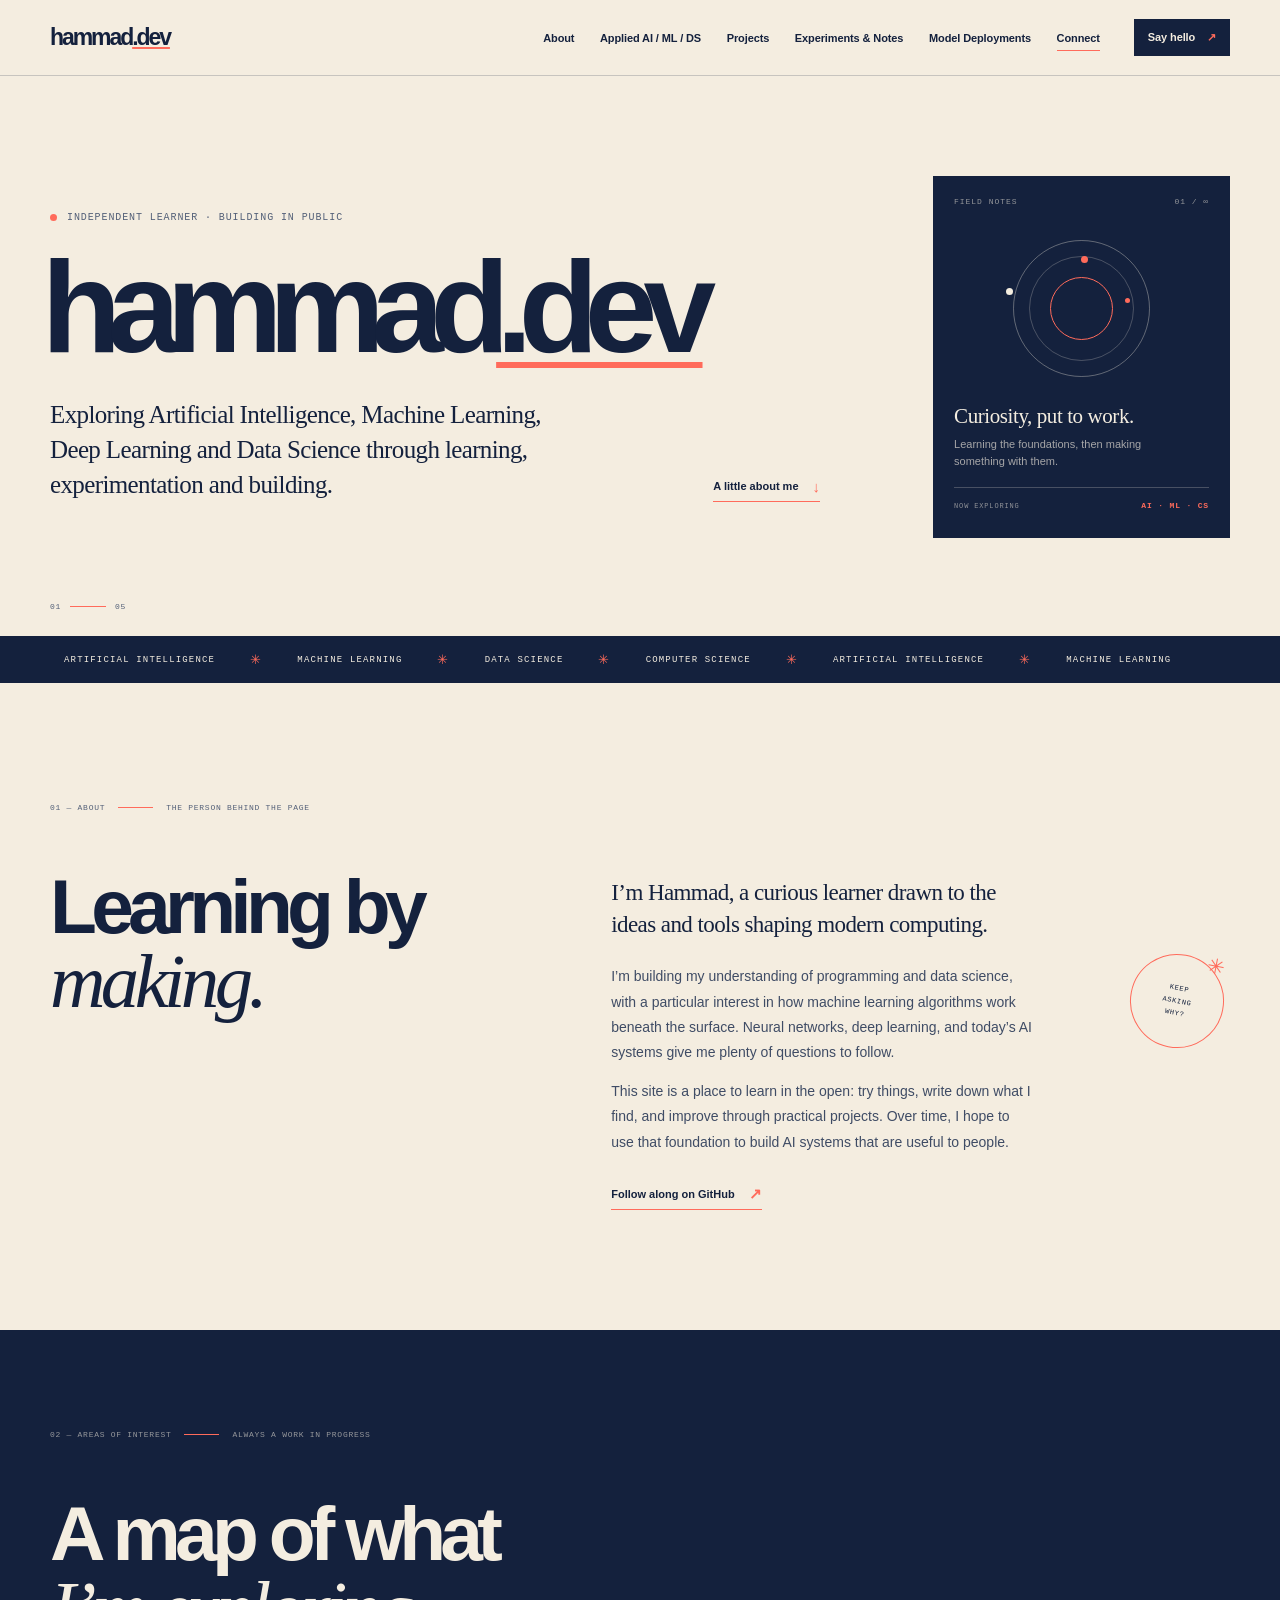
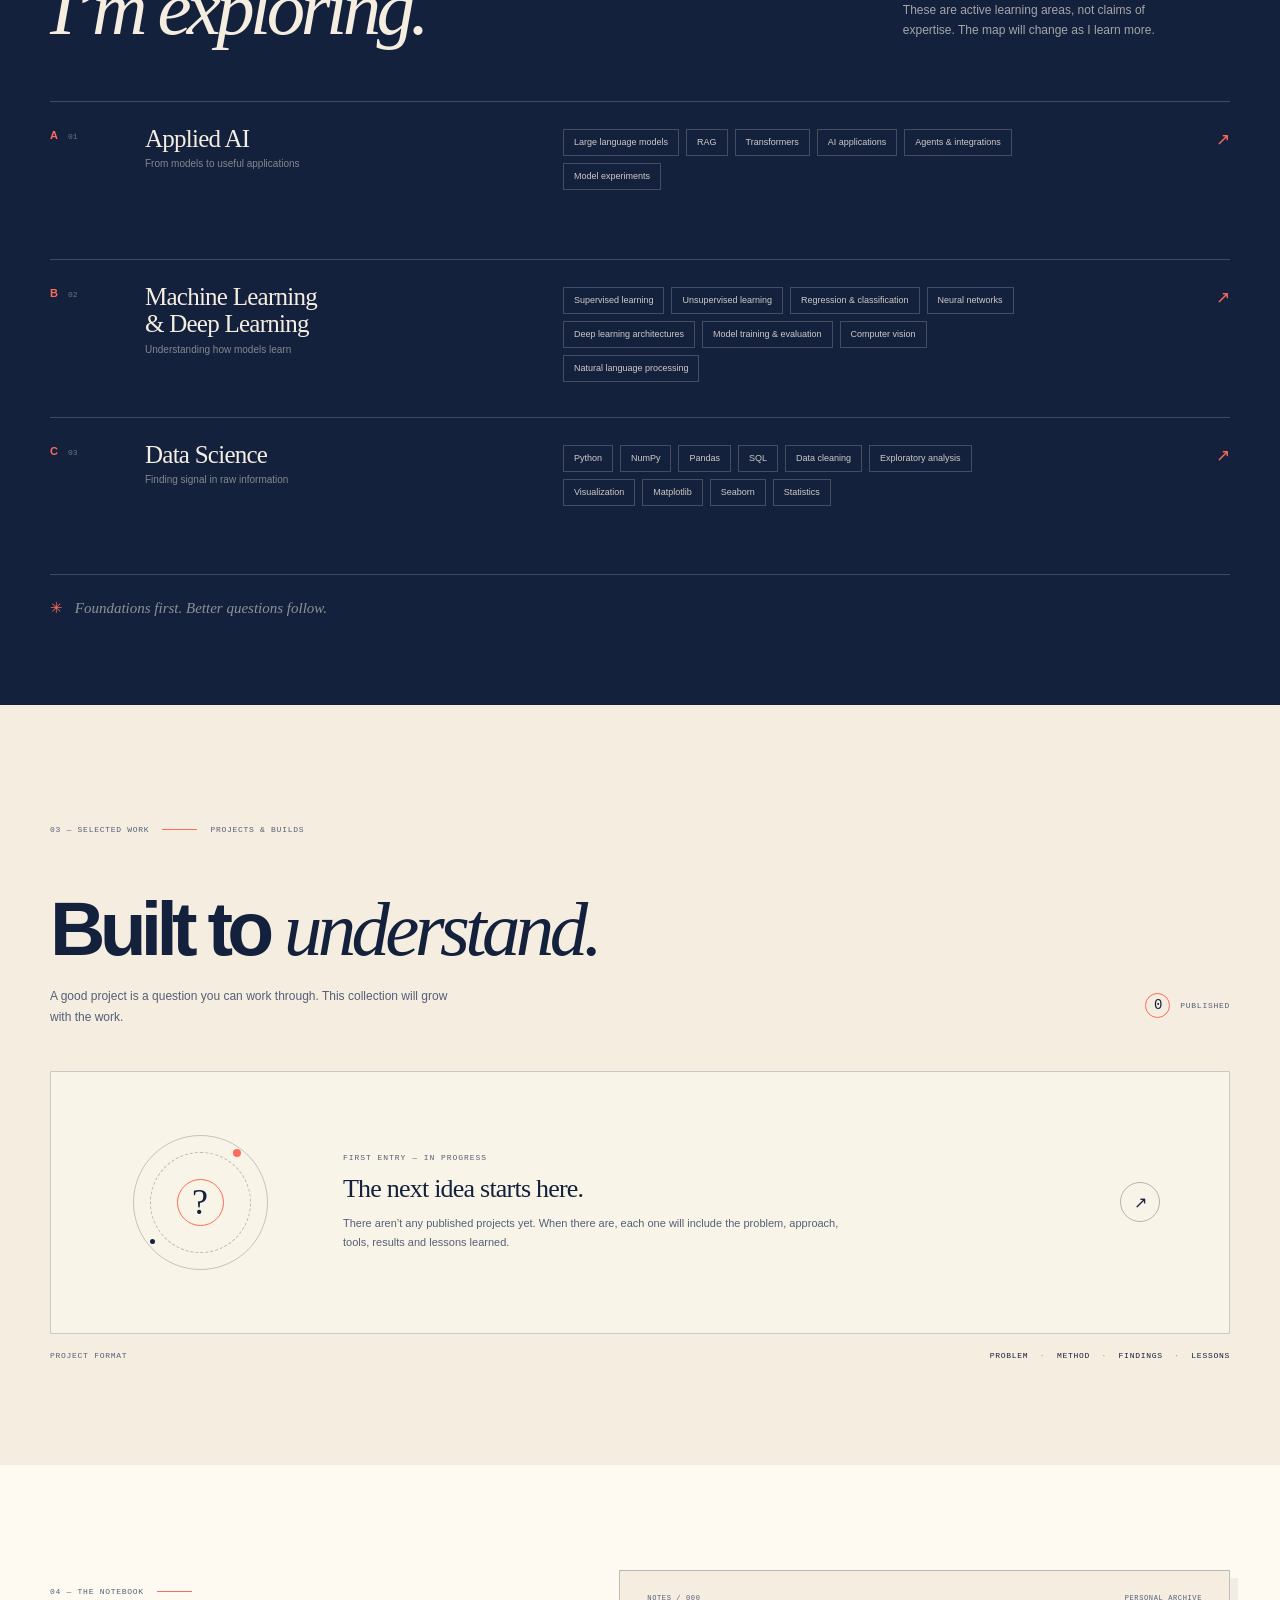
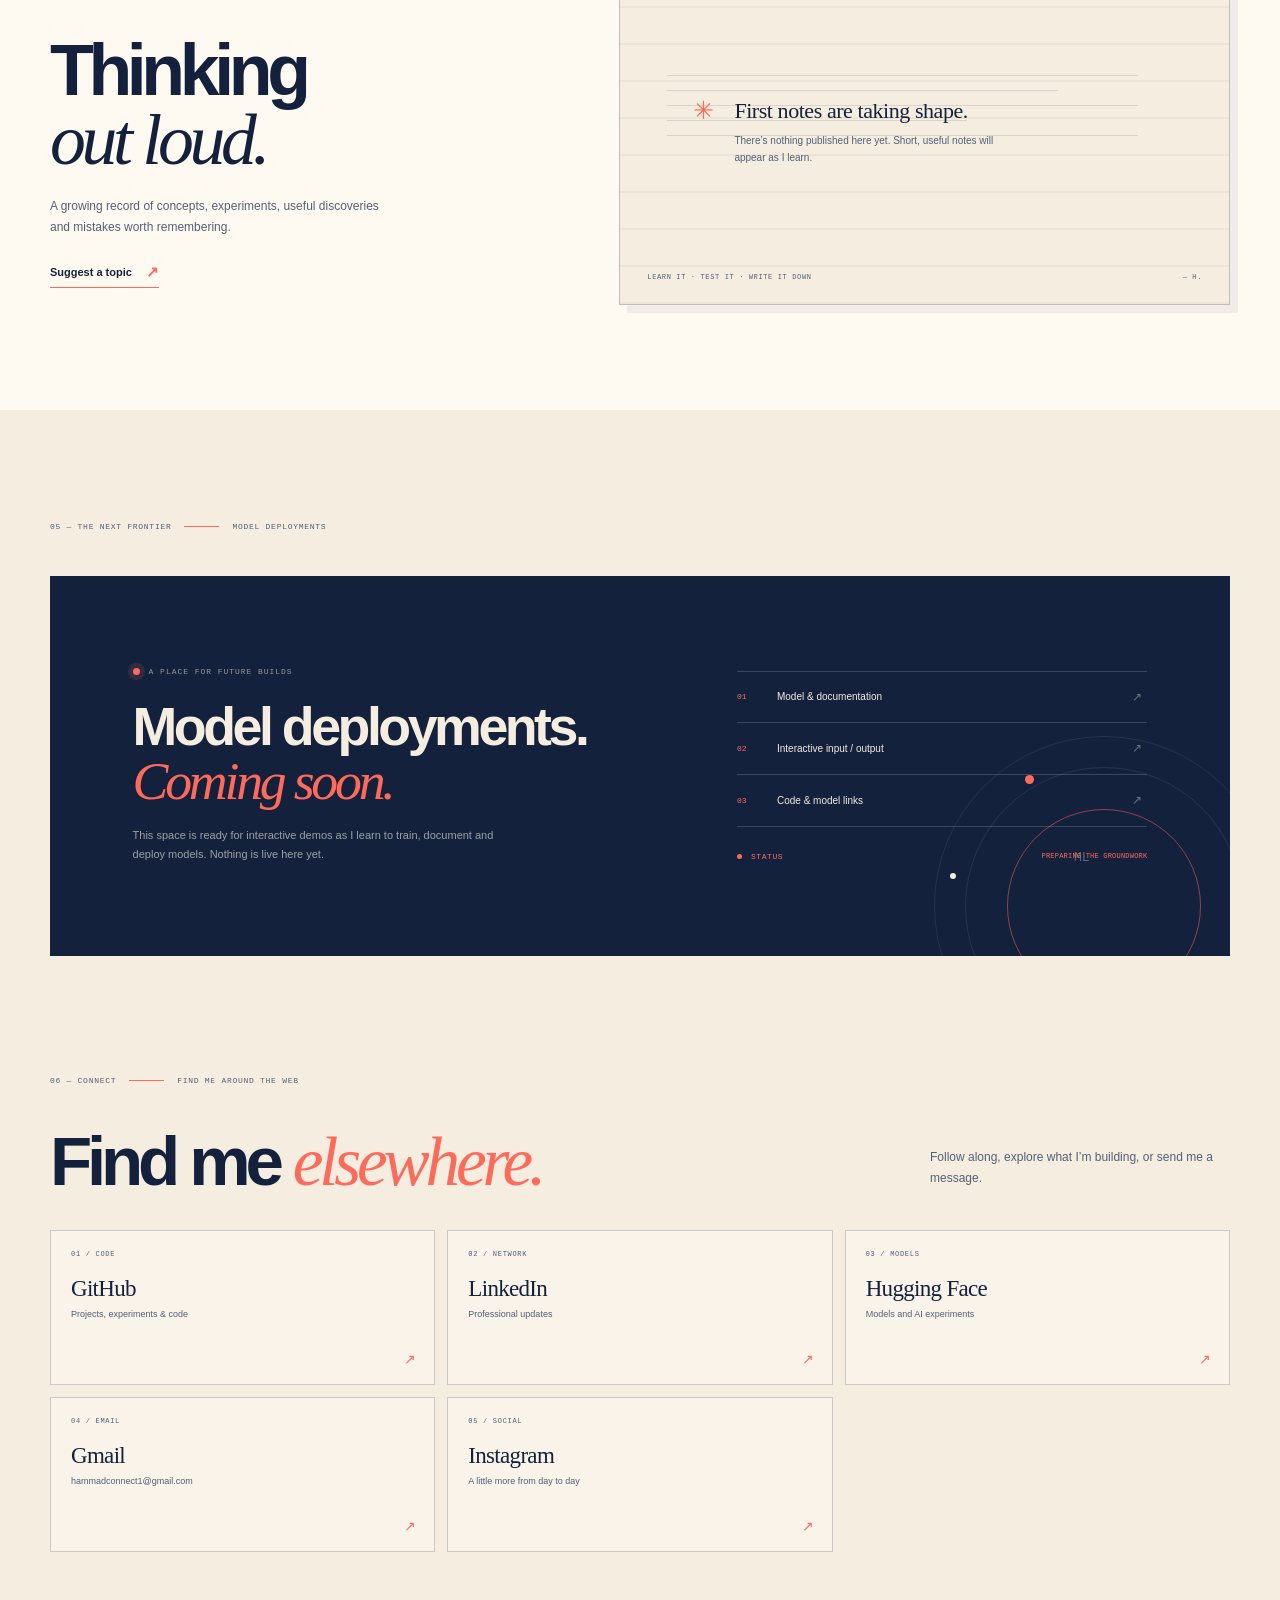
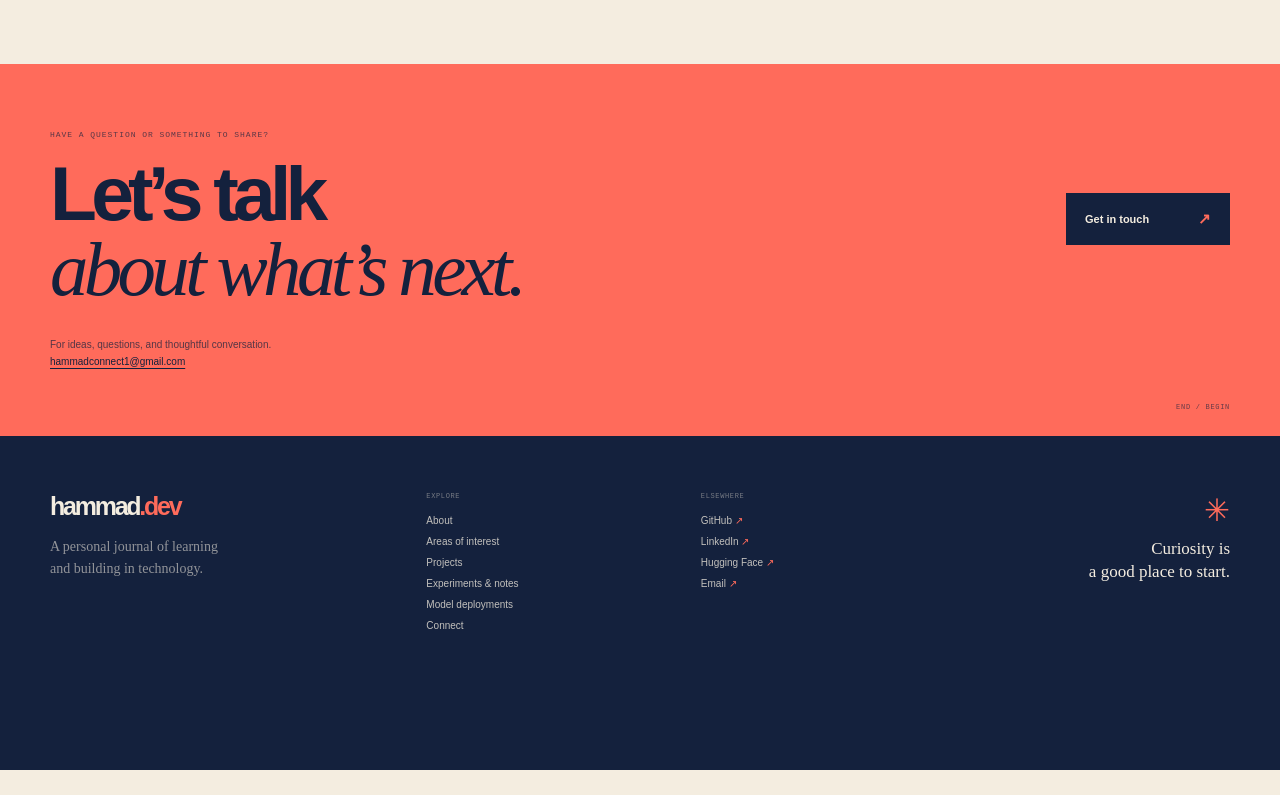
==== commit 57b74563: "updated site and added motion effect" ====
--- a/index.html
+++ b/index.html
@@ -27,6 +27,7 @@
           <a href="#projects">Projects</a>
           <a href="#notes">Experiments &amp; Notes</a>
           <a href="#deployments">Model Deployments</a>
+          <a href="#connect">Connect</a>
         </nav>
         <a class="nav-contact" href="mailto:hammadconnect1@gmail.com">Say hello <span aria-hidden="true">↗</span></a>
       </div>
@@ -142,6 +143,31 @@
         </div>
       </section>
 
+      <section class="connect-section page-wrap" id="connect" aria-labelledby="connect-title">
+        <div class="section-kicker"><span>06 — CONNECT</span><span class="kicker-line"></span><span>FIND ME AROUND THE WEB</span></div>
+        <div class="connect-heading">
+          <h2 class="section-title" id="connect-title">Find me <em>elsewhere.</em></h2>
+          <p>Follow along, explore what I’m building, or send me a message.</p>
+        </div>
+        <div class="connect-grid">
+          <a class="connect-card" href="https://github.com/hammad-naeem1" target="_blank" rel="noreferrer">
+            <span class="connect-index">01 / CODE</span><span class="connect-name">GitHub</span><span class="connect-detail">Projects, experiments &amp; code</span><span class="connect-arrow" aria-hidden="true">↗</span>
+          </a>
+          <a class="connect-card" href="https://www.linkedin.com/in/hammad-naeem1/" target="_blank" rel="noreferrer">
+            <span class="connect-index">02 / NETWORK</span><span class="connect-name">LinkedIn</span><span class="connect-detail">Professional updates</span><span class="connect-arrow" aria-hidden="true">↗</span>
+          </a>
+          <a class="connect-card" href="https://huggingface.co/codehammad" target="_blank" rel="noreferrer">
+            <span class="connect-index">03 / MODELS</span><span class="connect-name">Hugging Face</span><span class="connect-detail">Models and AI experiments</span><span class="connect-arrow" aria-hidden="true">↗</span>
+          </a>
+          <a class="connect-card" href="mailto:hammadconnect1@gmail.com">
+            <span class="connect-index">04 / EMAIL</span><span class="connect-name">Gmail</span><span class="connect-detail">hammadconnect1@gmail.com</span><span class="connect-arrow" aria-hidden="true">↗</span>
+          </a>
+          <a class="connect-card" href="https://www.instagram.com/hammad_naeeem?dmpr=MTJ2d3V3aGNlMXlweQ==" target="_blank" rel="noreferrer">
+            <span class="connect-index">05 / SOCIAL</span><span class="connect-name">Instagram</span><span class="connect-detail">A little more from day to day</span><span class="connect-arrow" aria-hidden="true">↗</span>
+          </a>
+        </div>
+      </section>
+
       <section class="contact-section" id="contact" aria-labelledby="contact-title">
         <div class="page-wrap contact-inner">
           <div><p class="mono-label">HAVE A QUESTION OR SOMETHING TO SHARE?</p><h2 id="contact-title">Let’s talk<br><em>about what’s next.</em></h2></div>
@@ -155,7 +181,7 @@
     <footer class="site-footer">
       <div class="page-wrap footer-main">
         <div class="footer-brand"><a class="wordmark" href="#home">hammad<span>.dev</span></a><p>A personal journal of learning<br>and building in technology.</p></div>
-        <div class="footer-col"><span class="footer-label">EXPLORE</span><a href="#about">About</a><a href="#fields">Areas of interest</a><a href="#projects">Projects</a><a href="#notes">Experiments &amp; notes</a><a href="#deployments">Model deployments</a></div>
+        <div class="footer-col"><span class="footer-label">EXPLORE</span><a href="#about">About</a><a href="#fields">Areas of interest</a><a href="#projects">Projects</a><a href="#notes">Experiments &amp; notes</a><a href="#deployments">Model deployments</a><a href="#connect">Connect</a></div>
         <div class="footer-col"><span class="footer-label">ELSEWHERE</span><a href="https://github.com/hammad-naeem1" target="_blank" rel="noreferrer">GitHub <span>↗</span></a><a href="https://www.linkedin.com/in/hammad-naeem1/" target="_blank" rel="noreferrer">LinkedIn <span>↗</span></a><a href="https://huggingface.co/codehammad" target="_blank" rel="noreferrer">Hugging Face <span>↗</span></a><a href="mailto:hammadconnect1@gmail.com">Email <span>↗</span></a></div>
         <div class="footer-signoff"><span class="footer-sun" aria-hidden="true">✳</span><p>Curiosity is<br>a good place to start.</p></div>
       </div>
--- a/styles.css
+++ b/styles.css
@@ -161,6 +161,22 @@
 .deployment-orbit span { position: absolute; top: 38px; left: 90px; width: 9px; height: 9px; border-radius: 50%; background: var(--coral); }
 .deployment-orbit i { position: absolute; top: 136px; left: 15px; width: 6px; height: 6px; border-radius: 50%; background: var(--cream); }
 .deployment-orbit b { position: absolute; top: 113px; left: 139px; color: rgba(244, 237, 224, .35); font-family: var(--mono); font-size: 13px; font-weight: 400; }
+
+.connect-section { padding-block: 0 112px; }
+.connect-section .section-kicker { margin-bottom: 43px; }
+.connect-heading { margin-bottom: 35px; display: flex; align-items: flex-end; justify-content: space-between; gap: 30px; }
+.connect-heading .section-title { font-size: clamp(45px, 5.4vw, 72px); }
+.connect-heading .section-title em { color: var(--coral); }
+.connect-heading > p { max-width: 300px; margin: 0 0 7px; color: var(--ink-soft); font-size: 12px; line-height: 1.7; }
+.connect-grid { display: grid; grid-template-columns: repeat(3, minmax(0, 1fr)); gap: 12px; }
+.connect-card { position: relative; min-height: 155px; padding: 19px 20px; display: flex; flex-direction: column; align-items: flex-start; border: 1px solid rgba(20, 33, 61, .2); background: rgba(255, 250, 241, .52); text-decoration: none; transition: color .2s ease, background .2s ease, border-color .2s ease, transform .2s ease; }
+.connect-card:hover, .connect-card:focus-visible { color: var(--cream); background: var(--navy); border-color: var(--navy); transform: translateY(-3px); }
+.connect-index { color: var(--ink-soft); font-family: var(--mono); font-size: 7px; letter-spacing: .1em; }
+.connect-card:hover .connect-index, .connect-card:focus-visible .connect-index { color: rgba(244, 237, 224, .58); }
+.connect-name { margin-top: 18px; font-family: var(--serif); font-size: 23px; letter-spacing: -.03em; }
+.connect-detail { margin-top: 6px; color: var(--ink-soft); font-size: 9px; line-height: 1.5; }
+.connect-card:hover .connect-detail, .connect-card:focus-visible .connect-detail { color: rgba(244, 237, 224, .68); }
+.connect-arrow { position: absolute; right: 18px; bottom: 17px; color: var(--coral); font-size: 14px; }
 
 .contact-section { color: var(--cream); background: var(--coral); }
 .contact-inner { position: relative; min-height: 350px; padding-block: 66px; display: grid; grid-template-columns: 1fr auto; align-content: center; align-items: center; gap: 15px 8%; }
@@ -289,6 +305,16 @@
   .deployment-spec strong { font-size: 9px; }
   .spec-status strong { font-size: 6px; }
   .deployment-orbit { right: -220px; bottom: 70px; width: 310px; height: 310px; opacity: .7; }
+  .connect-section { padding-bottom: 78px; }
+  .connect-section .section-kicker { margin-bottom: 34px; }
+  .connect-heading { align-items: flex-start; flex-direction: column; gap: 14px; margin-bottom: 27px; }
+  .connect-heading .section-title { font-size: clamp(45px, 11vw, 65px); }
+  .connect-heading > p { max-width: 340px; margin: 0; font-size: 11px; }
+  .connect-grid { grid-template-columns: repeat(2, minmax(0, 1fr)); gap: 9px; }
+  .connect-card { min-height: 140px; padding: 16px; }
+  .connect-name { margin-top: 17px; font-size: 21px; }
+  .connect-detail { max-width: calc(100% - 12px); font-size: 8px; }
+  .connect-arrow { right: 14px; bottom: 14px; }
   .contact-inner { min-height: 0; padding-block: 60px; grid-template-columns: 1fr; gap: 23px; }
   .contact-inner h2 { font-size: clamp(47px, 11vw, 67px); }
   .contact-button { width: 164px; }
@@ -310,8 +336,14 @@
   .empty-glyph::before { inset: 6px; }
   .empty-glyph::after { inset: 21px; }
   .empty-copy h3 { font-size: 19px; }
+  .connect-grid { grid-template-columns: 1fr; }
+  .connect-card { min-height: 125px; }
 }
 
 @media (prefers-reduced-motion: reduce) {
   *, *::before, *::after { scroll-behavior: auto !important; animation-duration: .01ms !important; animation-iteration-count: 1 !important; transition-duration: .01ms !important; }
-}
+  .scroll-reveal { opacity: 1 !important; transform: none !important; transition: none !important; }
+}
+
+.scroll-reveal { opacity: 0; transform: translateY(25px); transition: opacity .65s ease, transform .65s cubic-bezier(.2, .65, .3, 1); }
+.scroll-reveal.is-revealed { opacity: 1; transform: translateY(0); }
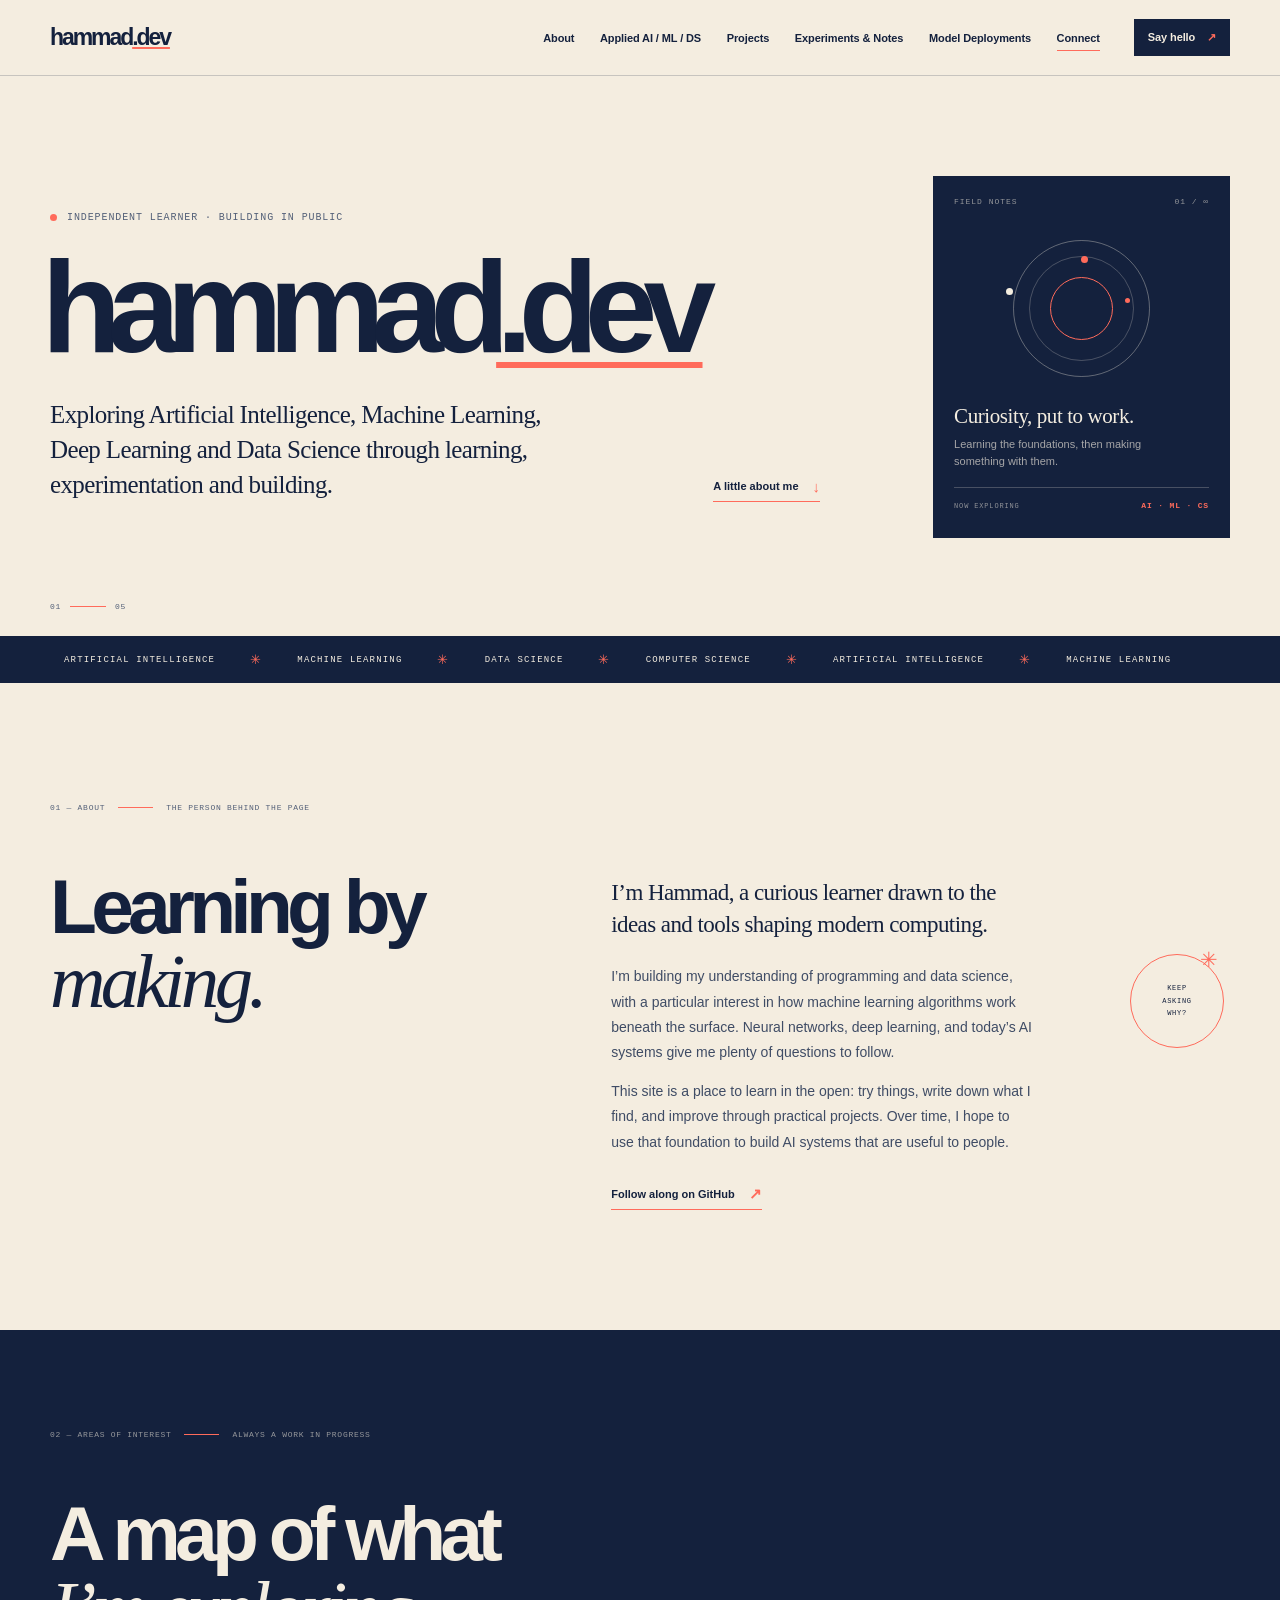
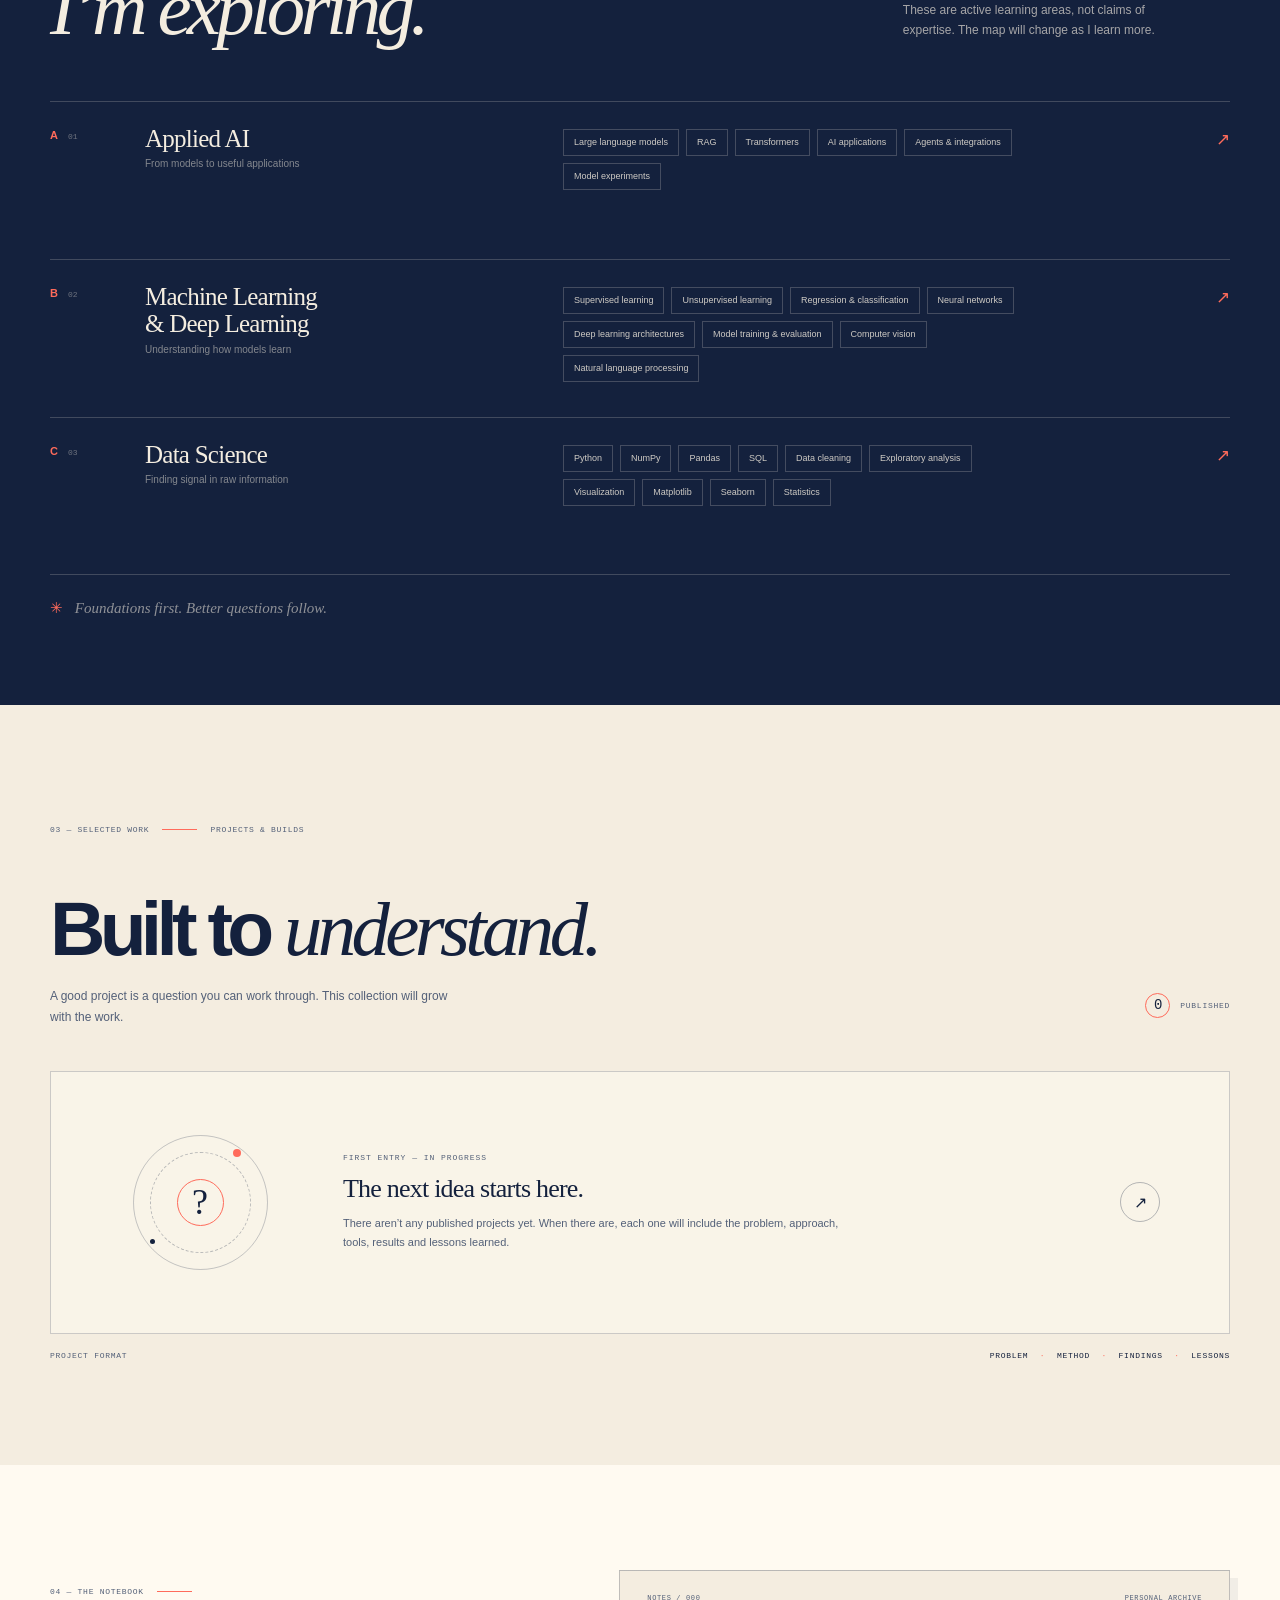
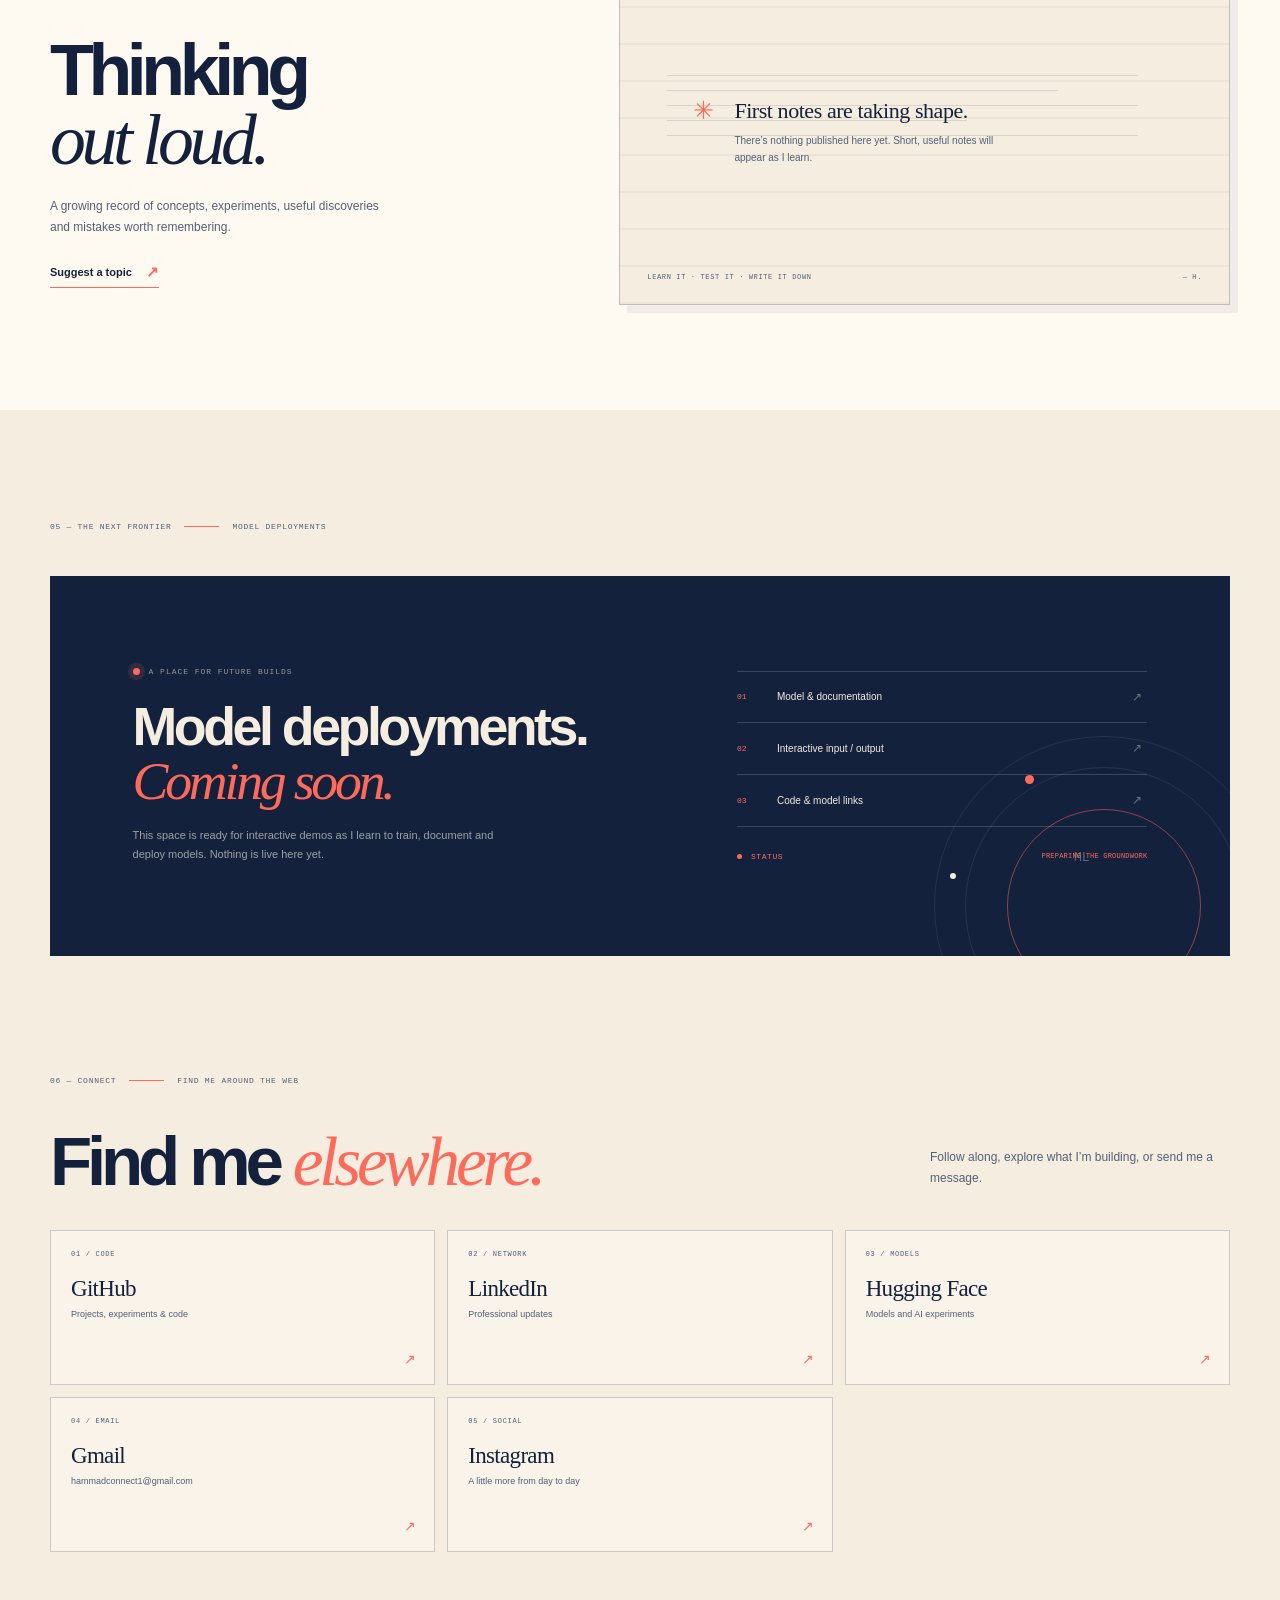
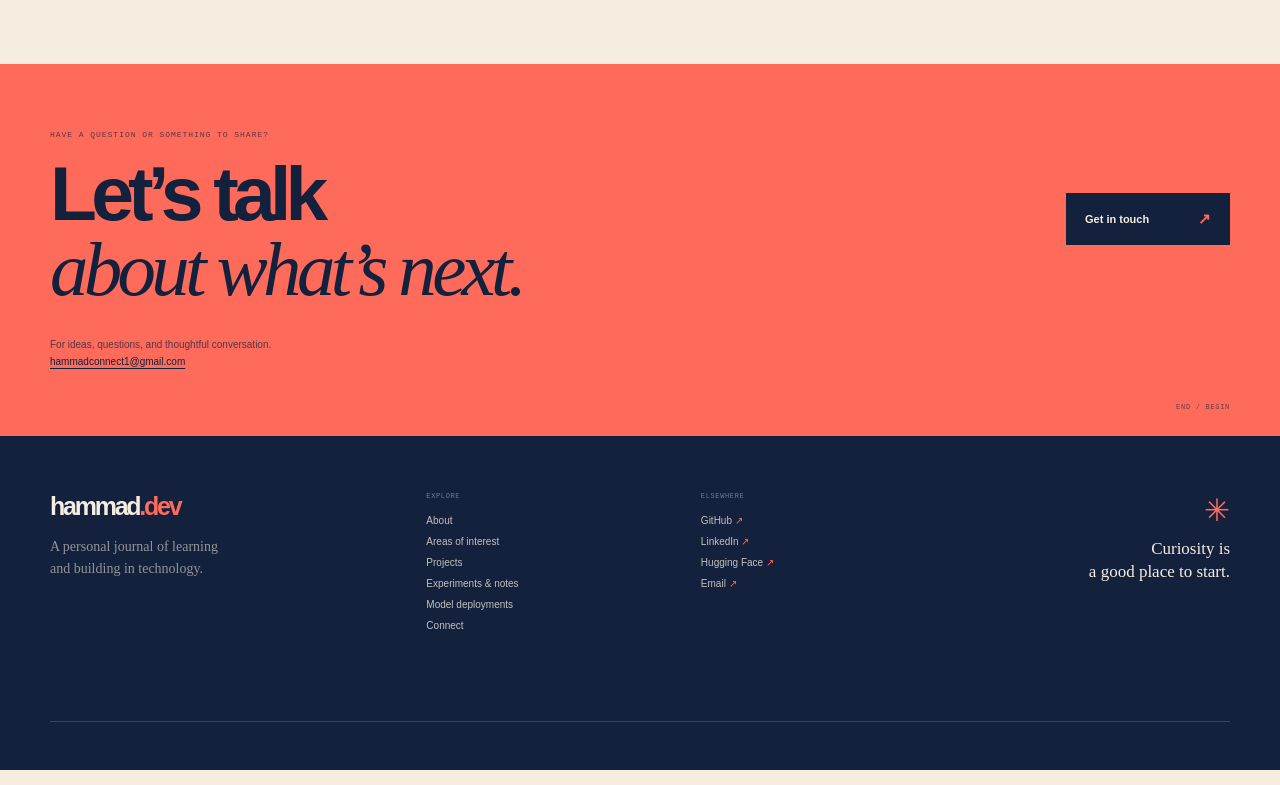
==== commit c3704e48: "hammad.dev" ====
--- a/index.html
+++ b/index.html
@@ -9,6 +9,7 @@
     <meta property="og:description" content="A personal technical journal exploring AI, machine learning, data science, and computer science.">
     <meta property="og:type" content="website">
     <title>hammad.dev — Hammad Naeem</title>
+    <script>document.documentElement.classList.add("js");</script>
     <link rel="stylesheet" href="styles.css">
     <script src="script.js" defer></script>
   </head>
--- a/styles.css
+++ b/styles.css
@@ -15,7 +15,8 @@
 * { box-sizing: border-box; }
 html { scroll-behavior: smooth; scroll-padding-top: 90px; }
 body { margin: 0; background: var(--cream); color: var(--navy); font-family: var(--sans); -webkit-font-smoothing: antialiased; }
-a { color: inherit; }
+a { color: inherit; transition: transform .16s cubic-bezier(.2, .65, .3, 1); }
+button { transition: transform .16s cubic-bezier(.2, .65, .3, 1); }
 ::selection { color: var(--navy); background: var(--coral); }
 .page-wrap { width: var(--page); margin-inline: auto; }
 .skip-link { position: fixed; z-index: 100; top: 10px; left: 10px; padding: 12px 16px; color: var(--cream); background: var(--navy); transform: translateY(-150%); }
@@ -30,7 +31,7 @@
 .primary-nav a, .nav-contact { position: relative; text-decoration: none; color: var(--navy); font-size: 11px; font-weight: 650; letter-spacing: -.01em; white-space: nowrap; }
 .primary-nav a::after { position: absolute; right: 0; bottom: -7px; left: 0; height: 1px; background: var(--coral); content: ""; transform: scaleX(0); transform-origin: left; transition: transform .2s ease; }
 .primary-nav a:hover::after, .primary-nav a:focus-visible::after, .primary-nav a[aria-current="location"]::after { transform: scaleX(1); }
-.nav-contact { margin-left: 2px; padding: 12px 14px; color: var(--cream); background: var(--navy); transition: background .2s ease, color .2s ease; }
+.nav-contact { margin-left: 2px; padding: 12px 14px; color: var(--cream); background: var(--navy); transition: background .2s ease, color .2s ease, transform .16s cubic-bezier(.2, .65, .3, 1); }
 .nav-contact span { padding-left: 9px; color: var(--coral); }
 .nav-contact:hover { color: var(--navy); background: var(--coral); }
 .nav-contact:hover span { color: var(--navy); }
@@ -44,7 +45,7 @@
 .hero h1 span { color: var(--navy); text-decoration: underline; text-decoration-color: var(--coral); text-decoration-thickness: .045em; text-underline-offset: .08em; }
 .hero-bottom { display: flex; align-items: flex-end; justify-content: space-between; gap: 28px; max-width: 770px; }
 .hero-intro { max-width: 500px; margin: 0; font-family: var(--serif); font-size: clamp(19px, 2vw, 25px); line-height: 1.4; letter-spacing: -.025em; }
-.text-link { display: inline-flex; width: max-content; align-items: center; gap: 14px; padding-bottom: 6px; border-bottom: 1px solid var(--coral); text-decoration: none; font-size: 11px; font-weight: 700; transition: gap .2s ease; }
+.text-link { display: inline-flex; width: max-content; align-items: center; gap: 14px; padding-bottom: 6px; border-bottom: 1px solid var(--coral); text-decoration: none; font-size: 11px; font-weight: 700; transition: gap .2s ease, transform .16s cubic-bezier(.2, .65, .3, 1); }
 .text-link span { color: var(--coral); font-size: 15px; }
 .text-link:hover { gap: 20px; }
 .hero-note { position: relative; min-height: 335px; padding: 21px; display: flex; flex-direction: column; color: var(--cream); background: var(--navy); overflow: hidden; }
@@ -114,7 +115,7 @@
 .mono-label { margin: 0 0 12px; color: var(--ink-soft); font-size: 8px; letter-spacing: .12em; }
 .empty-copy h3 { margin: 0 0 10px; font-family: var(--serif); font-size: 26px; font-weight: 400; letter-spacing: -.03em; }
 .empty-copy > p:last-child { max-width: 500px; margin: 0; color: var(--ink-soft); font-size: 11px; line-height: 1.7; }
-.round-link { width: 40px; height: 40px; display: grid; place-items: center; border: 1px solid rgba(20, 33, 61, .3); border-radius: 50%; text-decoration: none; transition: color .2s, background .2s, border-color .2s; }
+.round-link { width: 40px; height: 40px; display: grid; place-items: center; border: 1px solid rgba(20, 33, 61, .3); border-radius: 50%; text-decoration: none; transition: color .2s, background .2s, border-color .2s, transform .16s cubic-bezier(.2, .65, .3, 1); }
 .round-link:hover { color: var(--cream); background: var(--navy); border-color: var(--navy); }
 .project-format { margin-top: 17px; display: flex; justify-content: space-between; color: var(--ink-soft); font-size: 8px; }
 .project-format span:last-child { color: var(--navy); }
@@ -169,8 +170,8 @@
 .connect-heading .section-title em { color: var(--coral); }
 .connect-heading > p { max-width: 300px; margin: 0 0 7px; color: var(--ink-soft); font-size: 12px; line-height: 1.7; }
 .connect-grid { display: grid; grid-template-columns: repeat(3, minmax(0, 1fr)); gap: 12px; }
-.connect-card { position: relative; min-height: 155px; padding: 19px 20px; display: flex; flex-direction: column; align-items: flex-start; border: 1px solid rgba(20, 33, 61, .2); background: rgba(255, 250, 241, .52); text-decoration: none; transition: color .2s ease, background .2s ease, border-color .2s ease, transform .2s ease; }
-.connect-card:hover, .connect-card:focus-visible { color: var(--cream); background: var(--navy); border-color: var(--navy); transform: translateY(-3px); }
+.connect-card { position: relative; min-height: 155px; padding: 19px 20px; display: flex; flex-direction: column; align-items: flex-start; border: 1px solid rgba(20, 33, 61, .2); background: rgba(255, 250, 241, .52); text-decoration: none; transition: color .2s ease, background .2s ease, border-color .2s ease, box-shadow .2s ease, transform .2s ease; }
+.connect-card:hover, .connect-card:focus-visible { color: var(--cream); background: var(--navy); border-color: var(--navy); box-shadow: 0 10px 24px rgba(20, 33, 61, .13); transform: translateY(-4px); }
 .connect-index { color: var(--ink-soft); font-family: var(--mono); font-size: 7px; letter-spacing: .1em; }
 .connect-card:hover .connect-index, .connect-card:focus-visible .connect-index { color: rgba(244, 237, 224, .58); }
 .connect-name { margin-top: 18px; font-family: var(--serif); font-size: 23px; letter-spacing: -.03em; }
@@ -183,7 +184,7 @@
 .contact-inner .mono-label { color: rgba(20, 33, 61, .7); }
 .contact-inner h2 { margin: 17px 0 0; color: var(--navy); font-size: clamp(45px, 6vw, 78px); font-weight: 650; line-height: .98; letter-spacing: -.075em; }
 .contact-inner h2 em { color: var(--navy); }
-.contact-button { min-width: 164px; padding: 17px 19px; display: flex; justify-content: space-between; align-items: center; color: var(--cream); background: var(--navy); text-decoration: none; font-size: 11px; font-weight: 650; transition: color .2s, background .2s; }
+.contact-button { position: relative; min-width: 164px; padding: 17px 19px; display: flex; justify-content: space-between; align-items: center; overflow: hidden; color: var(--cream); background: var(--navy); text-decoration: none; font-size: 11px; font-weight: 650; transition: color .2s, background .2s, transform .16s cubic-bezier(.2, .65, .3, 1); }
 .contact-button span { color: var(--coral); font-size: 15px; }
 .contact-button:hover { color: var(--navy); background: var(--cream); }
 .contact-button:hover span { color: var(--navy); }
@@ -197,7 +198,7 @@
 .footer-brand p { margin: 15px 0 0; color: rgba(244, 237, 224, .56); font-family: var(--serif); font-size: 14px; line-height: 1.55; }
 .footer-col { display: flex; flex-direction: column; align-items: flex-start; gap: 10px; }
 .footer-label { margin-bottom: 5px; color: rgba(244, 237, 224, .44); font-size: 7px; }
-.footer-col a { color: rgba(244, 237, 224, .78); font-size: 10px; text-decoration: none; transition: color .2s; }
+.footer-col a { color: rgba(244, 237, 224, .78); font-size: 10px; text-decoration: none; transition: color .2s, transform .16s cubic-bezier(.2, .65, .3, 1); }
 .footer-col a:hover { color: var(--coral); }
 .footer-col a span { color: var(--coral); }
 .footer-signoff { justify-self: end; text-align: right; }
@@ -205,8 +206,24 @@
 .footer-signoff p { margin: 9px 0 0; font-family: var(--serif); font-size: 17px; line-height: 1.3; }
 .footer-bottom { min-height: 49px; display: flex; align-items: center; justify-content: space-between; gap: 20px; border-top: 1px solid rgba(244, 237, 224, .17); color: rgba(244, 237, 224, .48); font-size: 7px; }
 .footer-bottom i { padding-left: 4px; color: var(--coral); font-style: normal; }
-.footer-bottom a { color: var(--cream); text-decoration: none; }
+.footer-bottom a { color: var(--cream); text-decoration: none; transition: color .2s, transform .16s cubic-bezier(.2, .65, .3, 1); }
 .footer-bottom a:hover { color: var(--coral); }
+
+/* Scroll reveals only activate when JavaScript is available. */
+.js main > section:not(.hero), .js .site-footer { opacity: 0; visibility: hidden; transform: translateY(35px) scale(.97); }
+.js main > section:not(.hero).is-revealed, .js .site-footer.is-revealed { opacity: 1; visibility: visible; transform: translateY(0) scale(1); }
+.scroll-reveal { opacity: 0; visibility: hidden; pointer-events: none; transform: translateY(35px) scale(.97); transition: opacity .65s ease var(--reveal-delay, 0ms), transform .65s cubic-bezier(.2, .65, .3, 1) var(--reveal-delay, 0ms), visibility 0s linear var(--reveal-delay, 0ms); }
+.scroll-reveal.is-revealed { opacity: 1; visibility: visible; pointer-events: auto; transform: translateY(0) scale(1); }
+
+.menu-toggle, .round-link { position: relative; overflow: hidden; }
+.nav-contact, .connect-card, .round-link, .contact-button, .menu-toggle { isolation: isolate; }
+:where(.nav-contact, .connect-card, .round-link, .contact-button, .menu-toggle) > :not(.click-ripple):not(.connect-arrow) { position: relative; z-index: 1; }
+.connect-card > .connect-arrow { z-index: 1; }
+.click-ripple { position: absolute; z-index: 0; display: block; border-radius: 50%; pointer-events: none; background: radial-gradient(circle, rgba(255, 107, 91, .3) 0, rgba(255, 107, 91, .13) 35%, transparent 72%); animation: click-ripple .65s ease-out forwards; }
+@keyframes click-ripple { from { opacity: .8; transform: scale(.12); } to { opacity: 0; transform: scale(1); } }
+
+a:active, button:active { transform: scale(.96); transition-duration: .08s; }
+.connect-card:active { transform: scale(.96); }
 
 @media (max-width: 1050px) {
   :root { --page: min(100% - 64px, 900px); }
@@ -342,8 +359,7 @@
 
 @media (prefers-reduced-motion: reduce) {
   *, *::before, *::after { scroll-behavior: auto !important; animation-duration: .01ms !important; animation-iteration-count: 1 !important; transition-duration: .01ms !important; }
-  .scroll-reveal { opacity: 1 !important; transform: none !important; transition: none !important; }
-}
-
-.scroll-reveal { opacity: 0; transform: translateY(25px); transition: opacity .65s ease, transform .65s cubic-bezier(.2, .65, .3, 1); }
-.scroll-reveal.is-revealed { opacity: 1; transform: translateY(0); }
+  .scroll-reveal { transform: none !important; transition: none !important; }
+  .scroll-reveal.is-revealed { opacity: 1 !important; visibility: visible !important; }
+  .js main > section:not(.hero), .js .site-footer { transition: none !important; }
+}
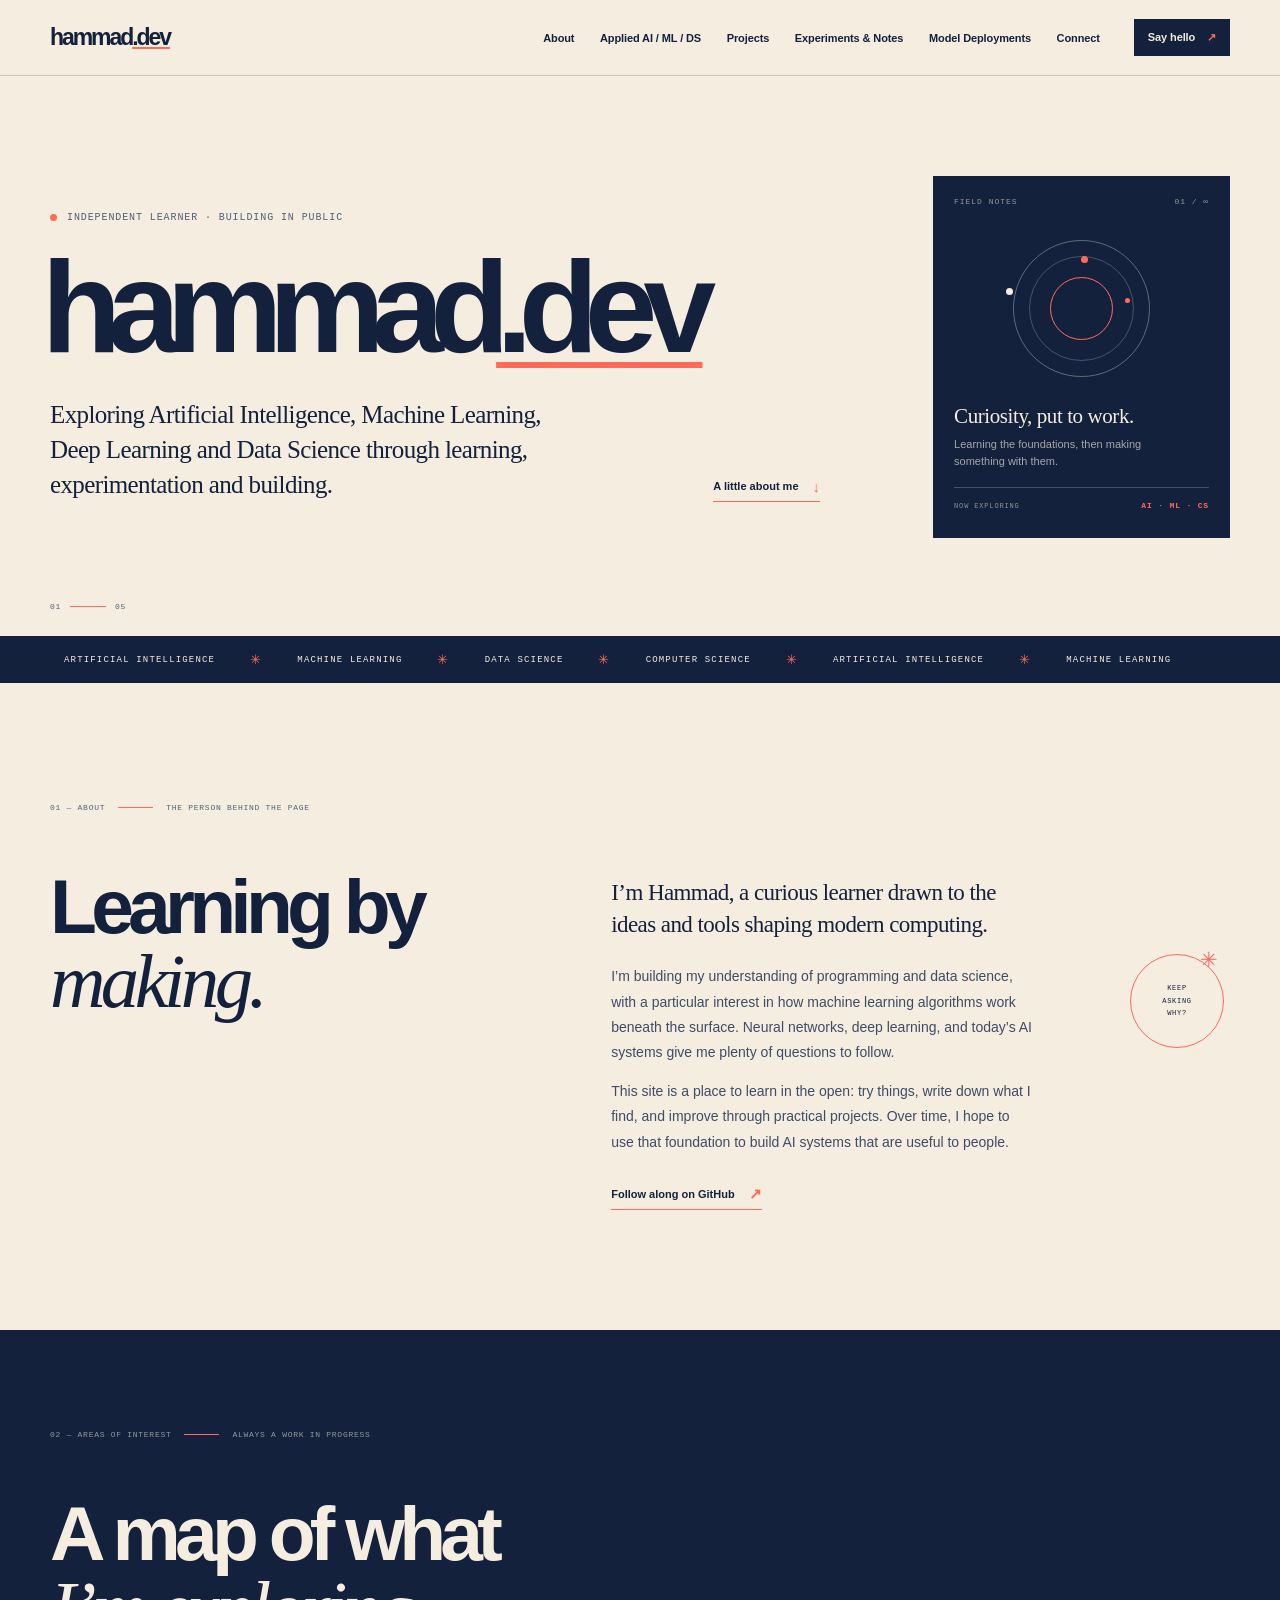
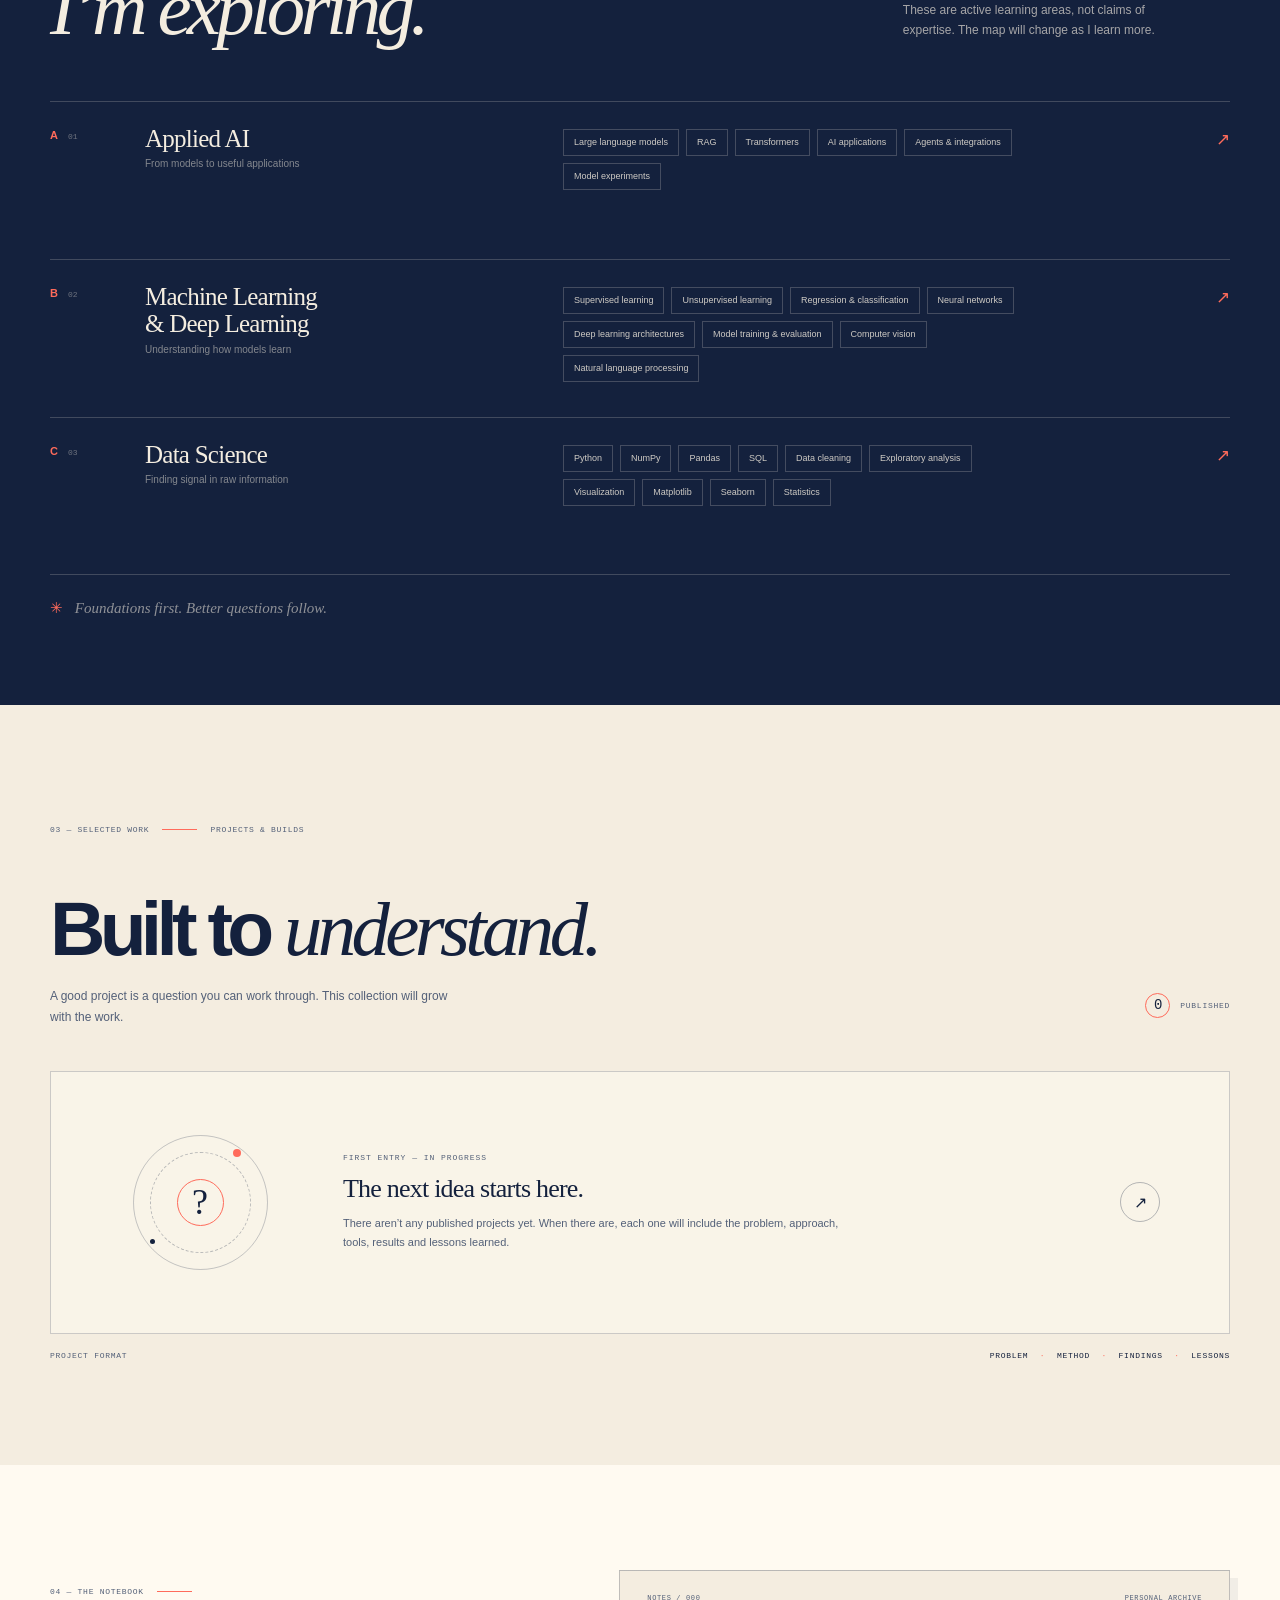
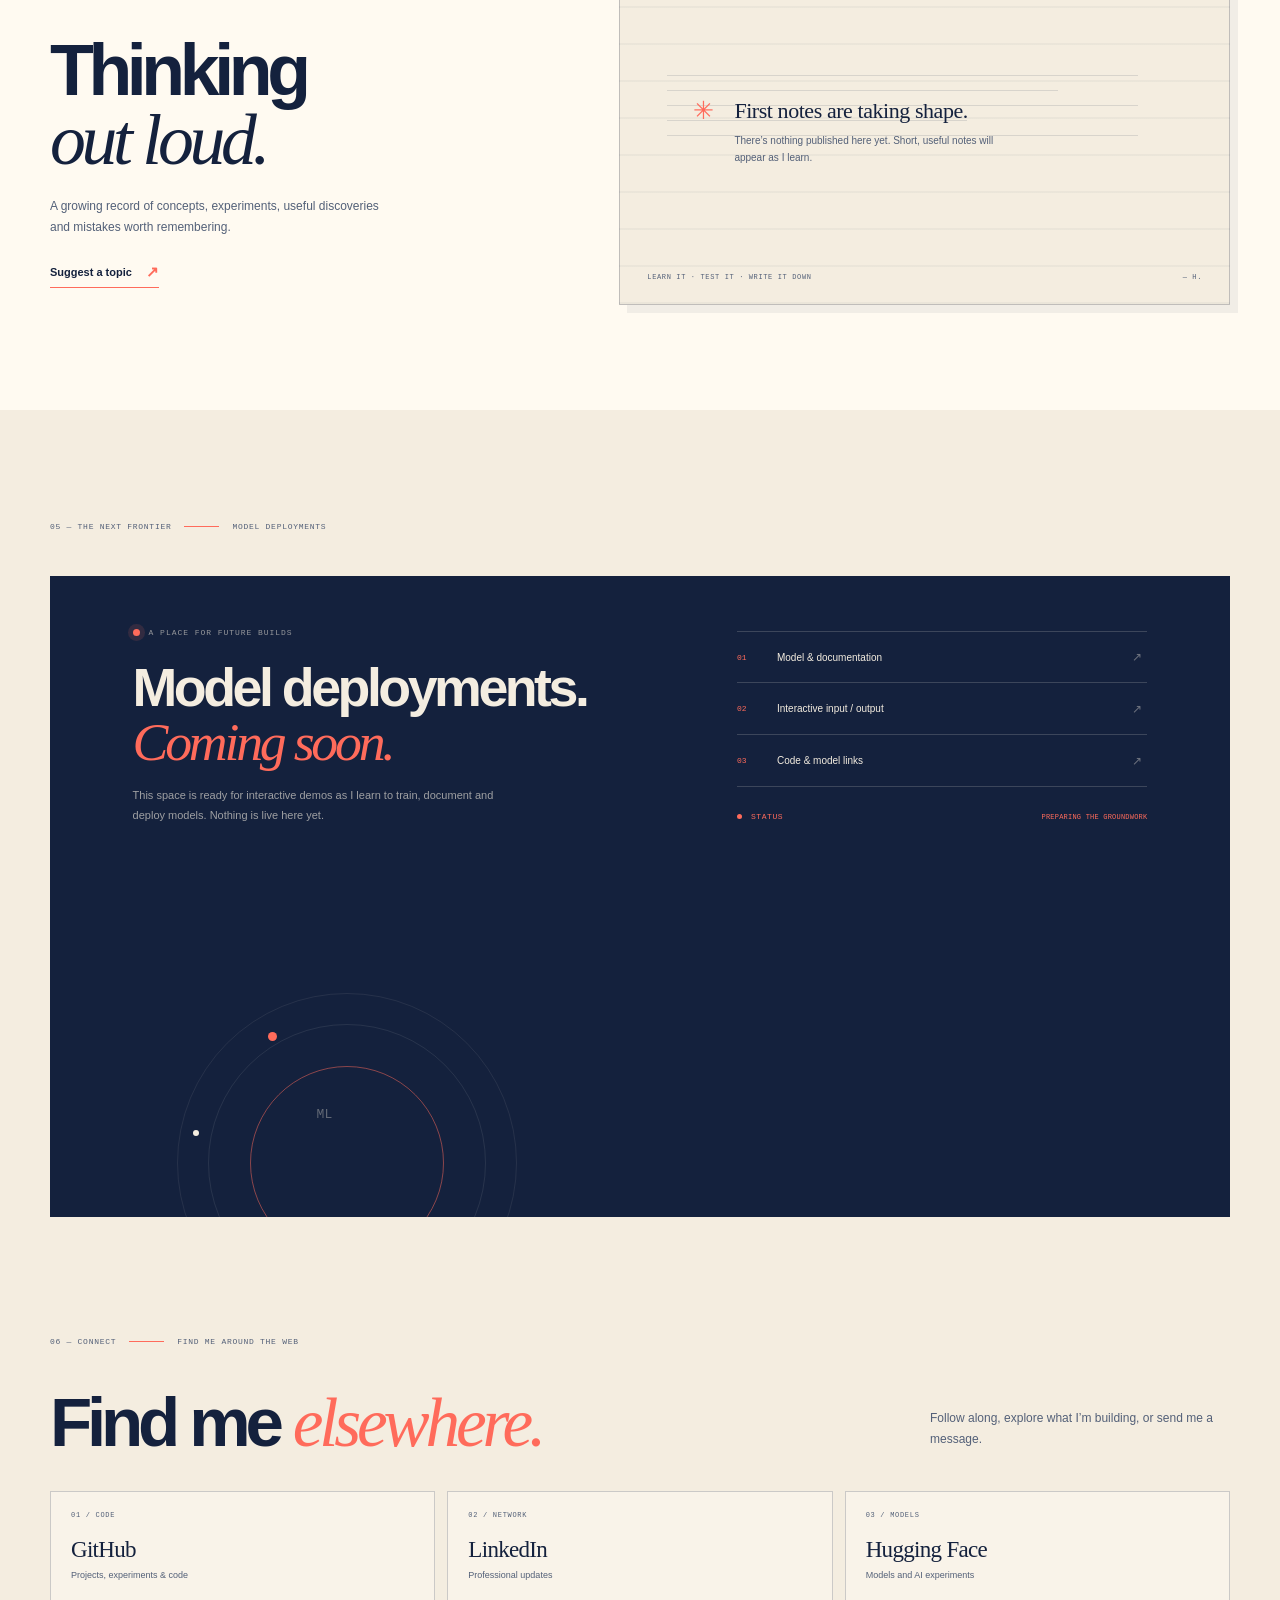
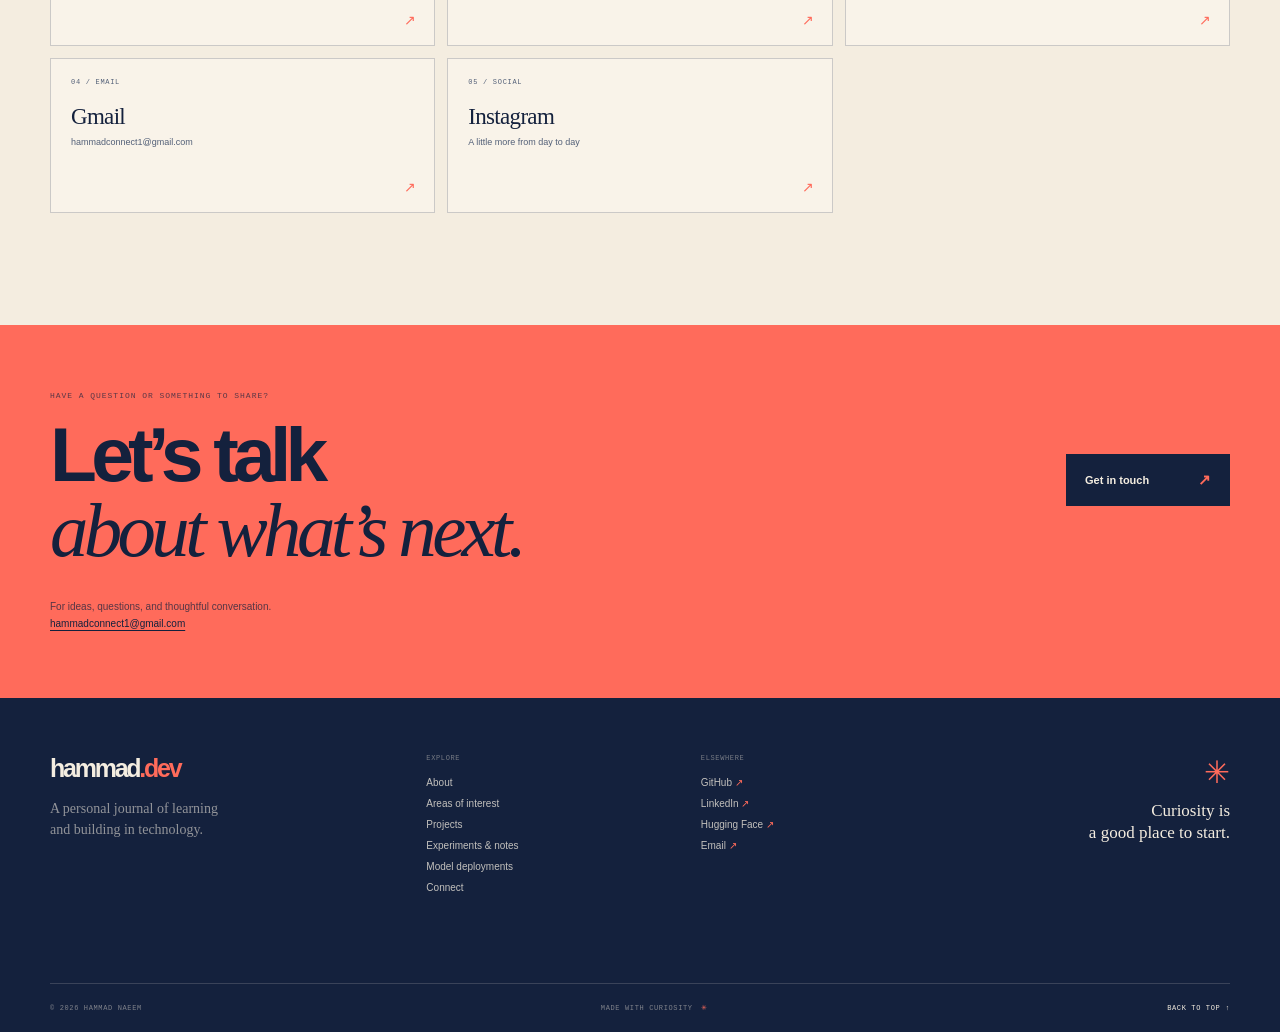
==== commit 79c04685: "hammad.dev" ====
--- a/index.html
+++ b/index.html
@@ -14,6 +14,7 @@
     <script src="script.js" defer></script>
   </head>
   <body>
+    <div class="scroll-progress" aria-hidden="true"><span></span></div>
     <a class="skip-link" href="#main">Skip to content</a>
 
     <header class="site-header">
--- a/styles.css
+++ b/styles.css
@@ -15,10 +15,12 @@
 * { box-sizing: border-box; }
 html { scroll-behavior: smooth; scroll-padding-top: 90px; }
 body { margin: 0; background: var(--cream); color: var(--navy); font-family: var(--sans); -webkit-font-smoothing: antialiased; }
-a { color: inherit; transition: transform .16s cubic-bezier(.2, .65, .3, 1); }
-button { transition: transform .16s cubic-bezier(.2, .65, .3, 1); }
+a { color: inherit; transition: transform .34s cubic-bezier(.34, 1.56, .64, 1), filter .34s ease, box-shadow .34s ease; }
+button { transition: transform .34s cubic-bezier(.34, 1.56, .64, 1), filter .34s ease, box-shadow .34s ease; }
 ::selection { color: var(--navy); background: var(--coral); }
 .page-wrap { width: var(--page); margin-inline: auto; }
+.scroll-progress { position: fixed; z-index: 101; top: 0; right: 0; left: 0; height: 3px; pointer-events: none; }
+.scroll-progress span { width: 100%; height: 100%; display: block; background: var(--coral); transform: scaleX(0); transform-origin: left center; transition: transform .1s linear; will-change: transform; }
 .skip-link { position: fixed; z-index: 100; top: 10px; left: 10px; padding: 12px 16px; color: var(--cream); background: var(--navy); transform: translateY(-150%); }
 .skip-link:focus { transform: translateY(0); }
 
@@ -31,7 +33,7 @@
 .primary-nav a, .nav-contact { position: relative; text-decoration: none; color: var(--navy); font-size: 11px; font-weight: 650; letter-spacing: -.01em; white-space: nowrap; }
 .primary-nav a::after { position: absolute; right: 0; bottom: -7px; left: 0; height: 1px; background: var(--coral); content: ""; transform: scaleX(0); transform-origin: left; transition: transform .2s ease; }
 .primary-nav a:hover::after, .primary-nav a:focus-visible::after, .primary-nav a[aria-current="location"]::after { transform: scaleX(1); }
-.nav-contact { margin-left: 2px; padding: 12px 14px; color: var(--cream); background: var(--navy); transition: background .2s ease, color .2s ease, transform .16s cubic-bezier(.2, .65, .3, 1); }
+.nav-contact { margin-left: 2px; padding: 12px 14px; color: var(--cream); background: var(--navy); transition: background .2s ease, color .2s ease, transform .34s cubic-bezier(.34, 1.56, .64, 1), filter .34s ease, box-shadow .34s ease; }
 .nav-contact span { padding-left: 9px; color: var(--coral); }
 .nav-contact:hover { color: var(--navy); background: var(--coral); }
 .nav-contact:hover span { color: var(--navy); }
@@ -45,7 +47,7 @@
 .hero h1 span { color: var(--navy); text-decoration: underline; text-decoration-color: var(--coral); text-decoration-thickness: .045em; text-underline-offset: .08em; }
 .hero-bottom { display: flex; align-items: flex-end; justify-content: space-between; gap: 28px; max-width: 770px; }
 .hero-intro { max-width: 500px; margin: 0; font-family: var(--serif); font-size: clamp(19px, 2vw, 25px); line-height: 1.4; letter-spacing: -.025em; }
-.text-link { display: inline-flex; width: max-content; align-items: center; gap: 14px; padding-bottom: 6px; border-bottom: 1px solid var(--coral); text-decoration: none; font-size: 11px; font-weight: 700; transition: gap .2s ease, transform .16s cubic-bezier(.2, .65, .3, 1); }
+.text-link { display: inline-flex; width: max-content; align-items: center; gap: 14px; padding-bottom: 6px; border-bottom: 1px solid var(--coral); text-decoration: none; font-size: 11px; font-weight: 700; transition: gap .2s ease, transform .34s cubic-bezier(.34, 1.56, .64, 1), filter .34s ease, box-shadow .34s ease; }
 .text-link span { color: var(--coral); font-size: 15px; }
 .text-link:hover { gap: 20px; }
 .hero-note { position: relative; min-height: 335px; padding: 21px; display: flex; flex-direction: column; color: var(--cream); background: var(--navy); overflow: hidden; }
@@ -115,7 +117,7 @@
 .mono-label { margin: 0 0 12px; color: var(--ink-soft); font-size: 8px; letter-spacing: .12em; }
 .empty-copy h3 { margin: 0 0 10px; font-family: var(--serif); font-size: 26px; font-weight: 400; letter-spacing: -.03em; }
 .empty-copy > p:last-child { max-width: 500px; margin: 0; color: var(--ink-soft); font-size: 11px; line-height: 1.7; }
-.round-link { width: 40px; height: 40px; display: grid; place-items: center; border: 1px solid rgba(20, 33, 61, .3); border-radius: 50%; text-decoration: none; transition: color .2s, background .2s, border-color .2s, transform .16s cubic-bezier(.2, .65, .3, 1); }
+.round-link { width: 40px; height: 40px; display: grid; place-items: center; border: 1px solid rgba(20, 33, 61, .3); border-radius: 50%; text-decoration: none; transition: color .2s, background .2s, border-color .2s, transform .34s cubic-bezier(.34, 1.56, .64, 1), filter .34s ease, box-shadow .34s ease; }
 .round-link:hover { color: var(--cream); background: var(--navy); border-color: var(--navy); }
 .project-format { margin-top: 17px; display: flex; justify-content: space-between; color: var(--ink-soft); font-size: 8px; }
 .project-format span:last-child { color: var(--navy); }
@@ -170,8 +172,8 @@
 .connect-heading .section-title em { color: var(--coral); }
 .connect-heading > p { max-width: 300px; margin: 0 0 7px; color: var(--ink-soft); font-size: 12px; line-height: 1.7; }
 .connect-grid { display: grid; grid-template-columns: repeat(3, minmax(0, 1fr)); gap: 12px; }
-.connect-card { position: relative; min-height: 155px; padding: 19px 20px; display: flex; flex-direction: column; align-items: flex-start; border: 1px solid rgba(20, 33, 61, .2); background: rgba(255, 250, 241, .52); text-decoration: none; transition: color .2s ease, background .2s ease, border-color .2s ease, box-shadow .2s ease, transform .2s ease; }
-.connect-card:hover, .connect-card:focus-visible { color: var(--cream); background: var(--navy); border-color: var(--navy); box-shadow: 0 10px 24px rgba(20, 33, 61, .13); transform: translateY(-4px); }
+.connect-card { position: relative; min-height: 155px; padding: 19px 20px; display: flex; flex-direction: column; align-items: flex-start; border: 1px solid rgba(20, 33, 61, .2); background: rgba(255, 250, 241, .52); text-decoration: none; transition: color .2s ease, background .2s ease, border-color .2s ease, box-shadow .34s ease, transform .34s cubic-bezier(.34, 1.56, .64, 1), filter .34s ease; }
+.connect-card:hover, .connect-card:focus-visible { color: var(--cream); background: var(--navy); border-color: var(--navy); box-shadow: 0 10px 24px rgba(20, 33, 61, .13); transform: translateY(-3px) scale(1.04); }
 .connect-index { color: var(--ink-soft); font-family: var(--mono); font-size: 7px; letter-spacing: .1em; }
 .connect-card:hover .connect-index, .connect-card:focus-visible .connect-index { color: rgba(244, 237, 224, .58); }
 .connect-name { margin-top: 18px; font-family: var(--serif); font-size: 23px; letter-spacing: -.03em; }
@@ -184,7 +186,7 @@
 .contact-inner .mono-label { color: rgba(20, 33, 61, .7); }
 .contact-inner h2 { margin: 17px 0 0; color: var(--navy); font-size: clamp(45px, 6vw, 78px); font-weight: 650; line-height: .98; letter-spacing: -.075em; }
 .contact-inner h2 em { color: var(--navy); }
-.contact-button { position: relative; min-width: 164px; padding: 17px 19px; display: flex; justify-content: space-between; align-items: center; overflow: hidden; color: var(--cream); background: var(--navy); text-decoration: none; font-size: 11px; font-weight: 650; transition: color .2s, background .2s, transform .16s cubic-bezier(.2, .65, .3, 1); }
+.contact-button { position: relative; min-width: 164px; padding: 17px 19px; display: flex; justify-content: space-between; align-items: center; overflow: hidden; color: var(--cream); background: var(--navy); text-decoration: none; font-size: 11px; font-weight: 650; transition: color .2s, background .2s, transform .34s cubic-bezier(.34, 1.56, .64, 1), filter .34s ease, box-shadow .34s ease; }
 .contact-button span { color: var(--coral); font-size: 15px; }
 .contact-button:hover { color: var(--navy); background: var(--cream); }
 .contact-button:hover span { color: var(--navy); }
@@ -198,7 +200,7 @@
 .footer-brand p { margin: 15px 0 0; color: rgba(244, 237, 224, .56); font-family: var(--serif); font-size: 14px; line-height: 1.55; }
 .footer-col { display: flex; flex-direction: column; align-items: flex-start; gap: 10px; }
 .footer-label { margin-bottom: 5px; color: rgba(244, 237, 224, .44); font-size: 7px; }
-.footer-col a { color: rgba(244, 237, 224, .78); font-size: 10px; text-decoration: none; transition: color .2s, transform .16s cubic-bezier(.2, .65, .3, 1); }
+.footer-col a { color: rgba(244, 237, 224, .78); font-size: 10px; text-decoration: none; transition: color .2s, transform .34s cubic-bezier(.34, 1.56, .64, 1), filter .34s ease, box-shadow .34s ease; }
 .footer-col a:hover { color: var(--coral); }
 .footer-col a span { color: var(--coral); }
 .footer-signoff { justify-self: end; text-align: right; }
@@ -206,14 +208,14 @@
 .footer-signoff p { margin: 9px 0 0; font-family: var(--serif); font-size: 17px; line-height: 1.3; }
 .footer-bottom { min-height: 49px; display: flex; align-items: center; justify-content: space-between; gap: 20px; border-top: 1px solid rgba(244, 237, 224, .17); color: rgba(244, 237, 224, .48); font-size: 7px; }
 .footer-bottom i { padding-left: 4px; color: var(--coral); font-style: normal; }
-.footer-bottom a { color: var(--cream); text-decoration: none; transition: color .2s, transform .16s cubic-bezier(.2, .65, .3, 1); }
+.footer-bottom a { color: var(--cream); text-decoration: none; transition: color .2s, transform .34s cubic-bezier(.34, 1.56, .64, 1), filter .34s ease, box-shadow .34s ease; }
 .footer-bottom a:hover { color: var(--coral); }
 
 /* Scroll reveals only activate when JavaScript is available. */
-.js main > section:not(.hero), .js .site-footer { opacity: 0; visibility: hidden; transform: translateY(35px) scale(.97); }
-.js main > section:not(.hero).is-revealed, .js .site-footer.is-revealed { opacity: 1; visibility: visible; transform: translateY(0) scale(1); }
-.scroll-reveal { opacity: 0; visibility: hidden; pointer-events: none; transform: translateY(35px) scale(.97); transition: opacity .65s ease var(--reveal-delay, 0ms), transform .65s cubic-bezier(.2, .65, .3, 1) var(--reveal-delay, 0ms), visibility 0s linear var(--reveal-delay, 0ms); }
-.scroll-reveal.is-revealed { opacity: 1; visibility: visible; pointer-events: auto; transform: translateY(0) scale(1); }
+.js main > section:not(.hero), .js .site-footer { opacity: 0; visibility: hidden; transform: translateY(30px) scale(.97); }
+.js main > section:not(.hero).visible, .js .site-footer.visible { opacity: 1; visibility: visible; transform: translateY(0) scale(1); }
+.scroll-reveal { opacity: 0; visibility: hidden; pointer-events: none; transform: translateY(30px) scale(.97); transition: opacity .65s ease var(--reveal-delay, 0ms), transform .65s cubic-bezier(.2, .65, .3, 1) var(--reveal-delay, 0ms), visibility 0s linear var(--reveal-delay, 0ms); }
+.scroll-reveal.visible { opacity: 1; visibility: visible; pointer-events: auto; transform: translateY(0) scale(1); }
 
 .menu-toggle, .round-link { position: relative; overflow: hidden; }
 .nav-contact, .connect-card, .round-link, .contact-button, .menu-toggle { isolation: isolate; }
@@ -222,8 +224,18 @@
 .click-ripple { position: absolute; z-index: 0; display: block; border-radius: 50%; pointer-events: none; background: radial-gradient(circle, rgba(255, 107, 91, .3) 0, rgba(255, 107, 91, .13) 35%, transparent 72%); animation: click-ripple .65s ease-out forwards; }
 @keyframes click-ripple { from { opacity: .8; transform: scale(.12); } to { opacity: 0; transform: scale(1); } }
 
-a:active, button:active { transform: scale(.96); transition-duration: .08s; }
-.connect-card:active { transform: scale(.96); }
+.spotlight-card { position: relative; }
+.spotlight-card::after { position: absolute; z-index: 0; inset: 0; border-radius: inherit; content: ""; pointer-events: none; opacity: 0; background: radial-gradient(300px circle at var(--mouse-x, 50%) var(--mouse-y, 50%), rgba(255, 107, 91, .16), transparent 72%); transition: opacity .28s ease; }
+.spotlight-card:hover::after { opacity: 1; }
+.spotlight-card > :not(.notebook-message):not(.notebook-footer):not(.connect-arrow) { position: relative; z-index: 1; }
+.notebook-message, .notebook-footer { z-index: 2; }
+.connect-card > .connect-arrow { z-index: 1; }
+
+a:hover:not(.skip-link), button:hover { transform: translateY(-3px) scale(1.04); filter: drop-shadow(0 6px 9px rgba(20, 33, 61, .18)); }
+a:active:not(.skip-link), button:active { transform: scale(.95); transition-duration: .08s; }
+.connect-card:active { transform: scale(.95); }
+.scroll-pop { animation: scroll-pop .48s cubic-bezier(.34, 1.56, .64, 1); }
+@keyframes scroll-pop { 0% { transform: scale(.97); } 55% { transform: scale(1.035); } 100% { transform: scale(1); } }
 
 @media (max-width: 1050px) {
   :root { --page: min(100% - 64px, 900px); }
@@ -359,7 +371,6 @@
 
 @media (prefers-reduced-motion: reduce) {
   *, *::before, *::after { scroll-behavior: auto !important; animation-duration: .01ms !important; animation-iteration-count: 1 !important; transition-duration: .01ms !important; }
-  .scroll-reveal { transform: none !important; transition: none !important; }
-  .scroll-reveal.is-revealed { opacity: 1 !important; visibility: visible !important; }
-  .js main > section:not(.hero), .js .site-footer { transition: none !important; }
-}
+  .scroll-reveal, .js main > section:not(.hero), .js .site-footer { opacity: 1 !important; visibility: visible !important; pointer-events: auto !important; transform: none !important; transition: none !important; }
+  .spotlight-card::after { opacity: 0 !important; }
+}
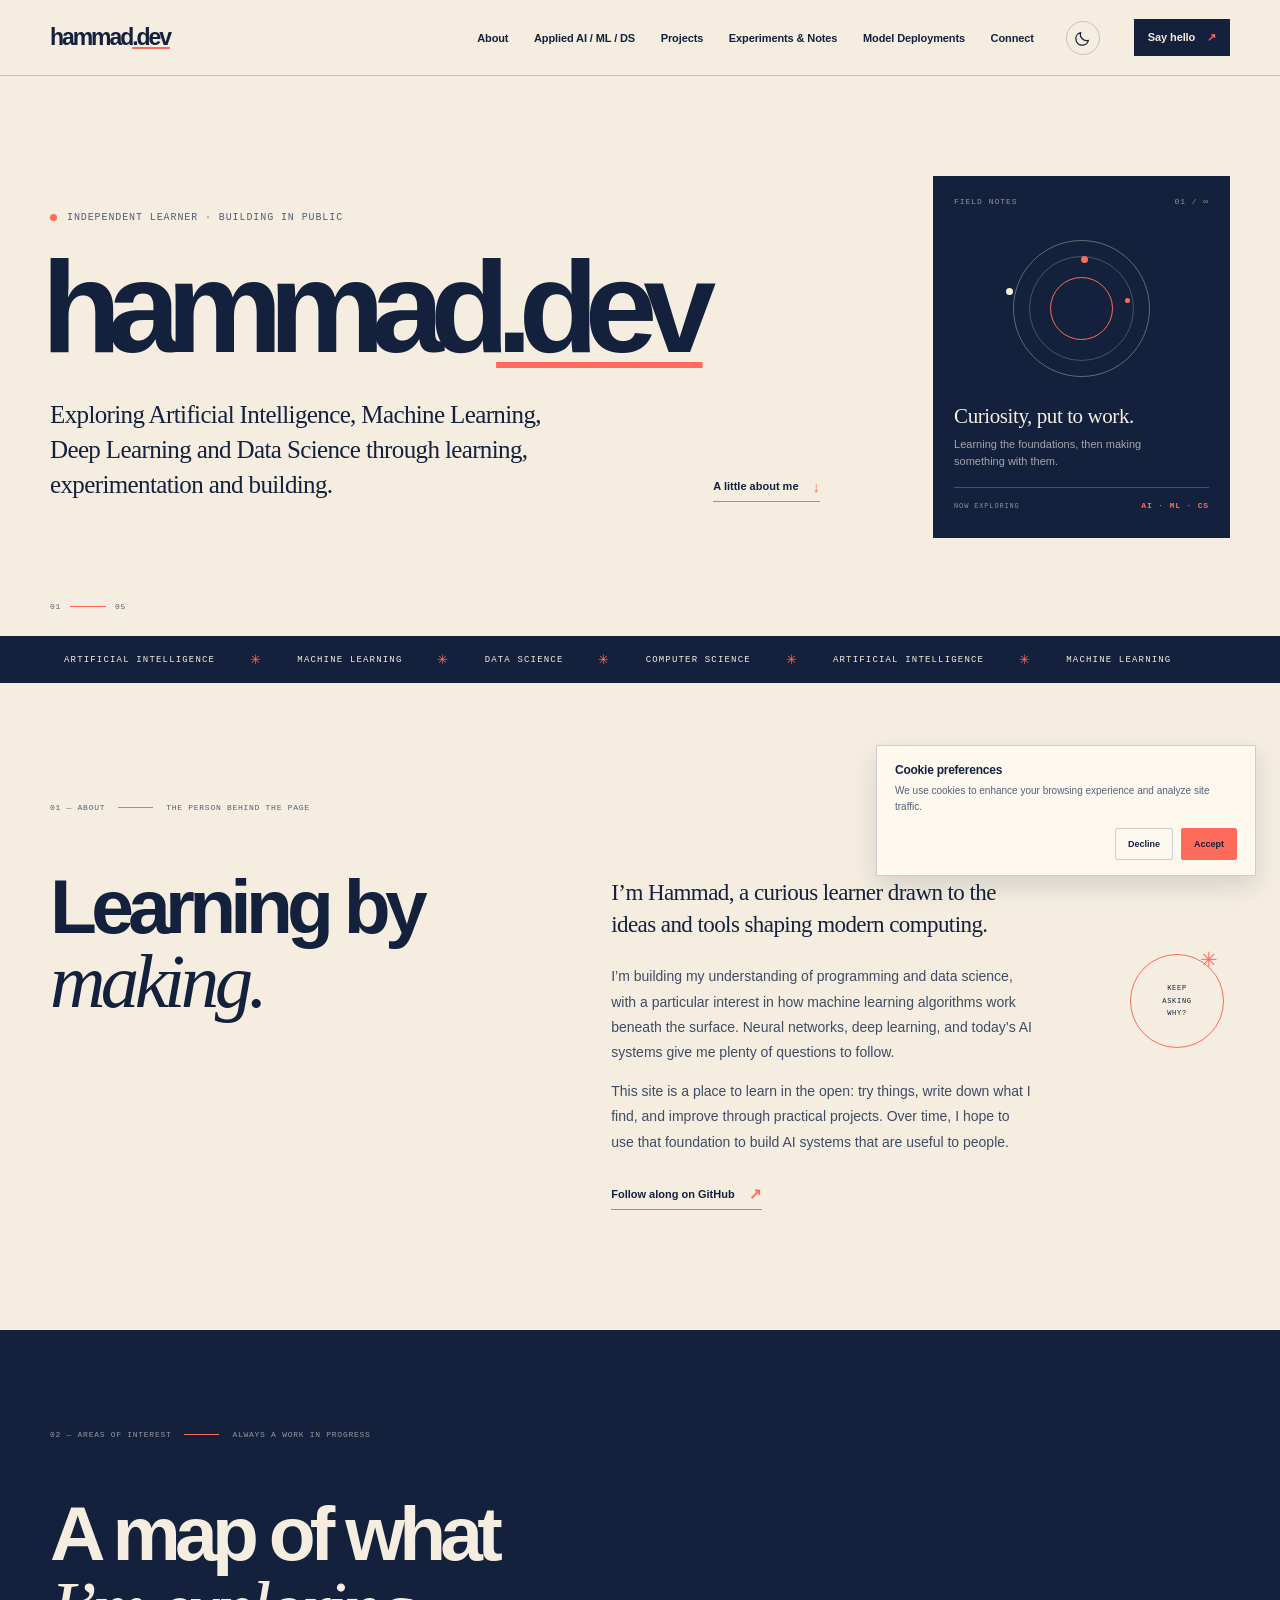
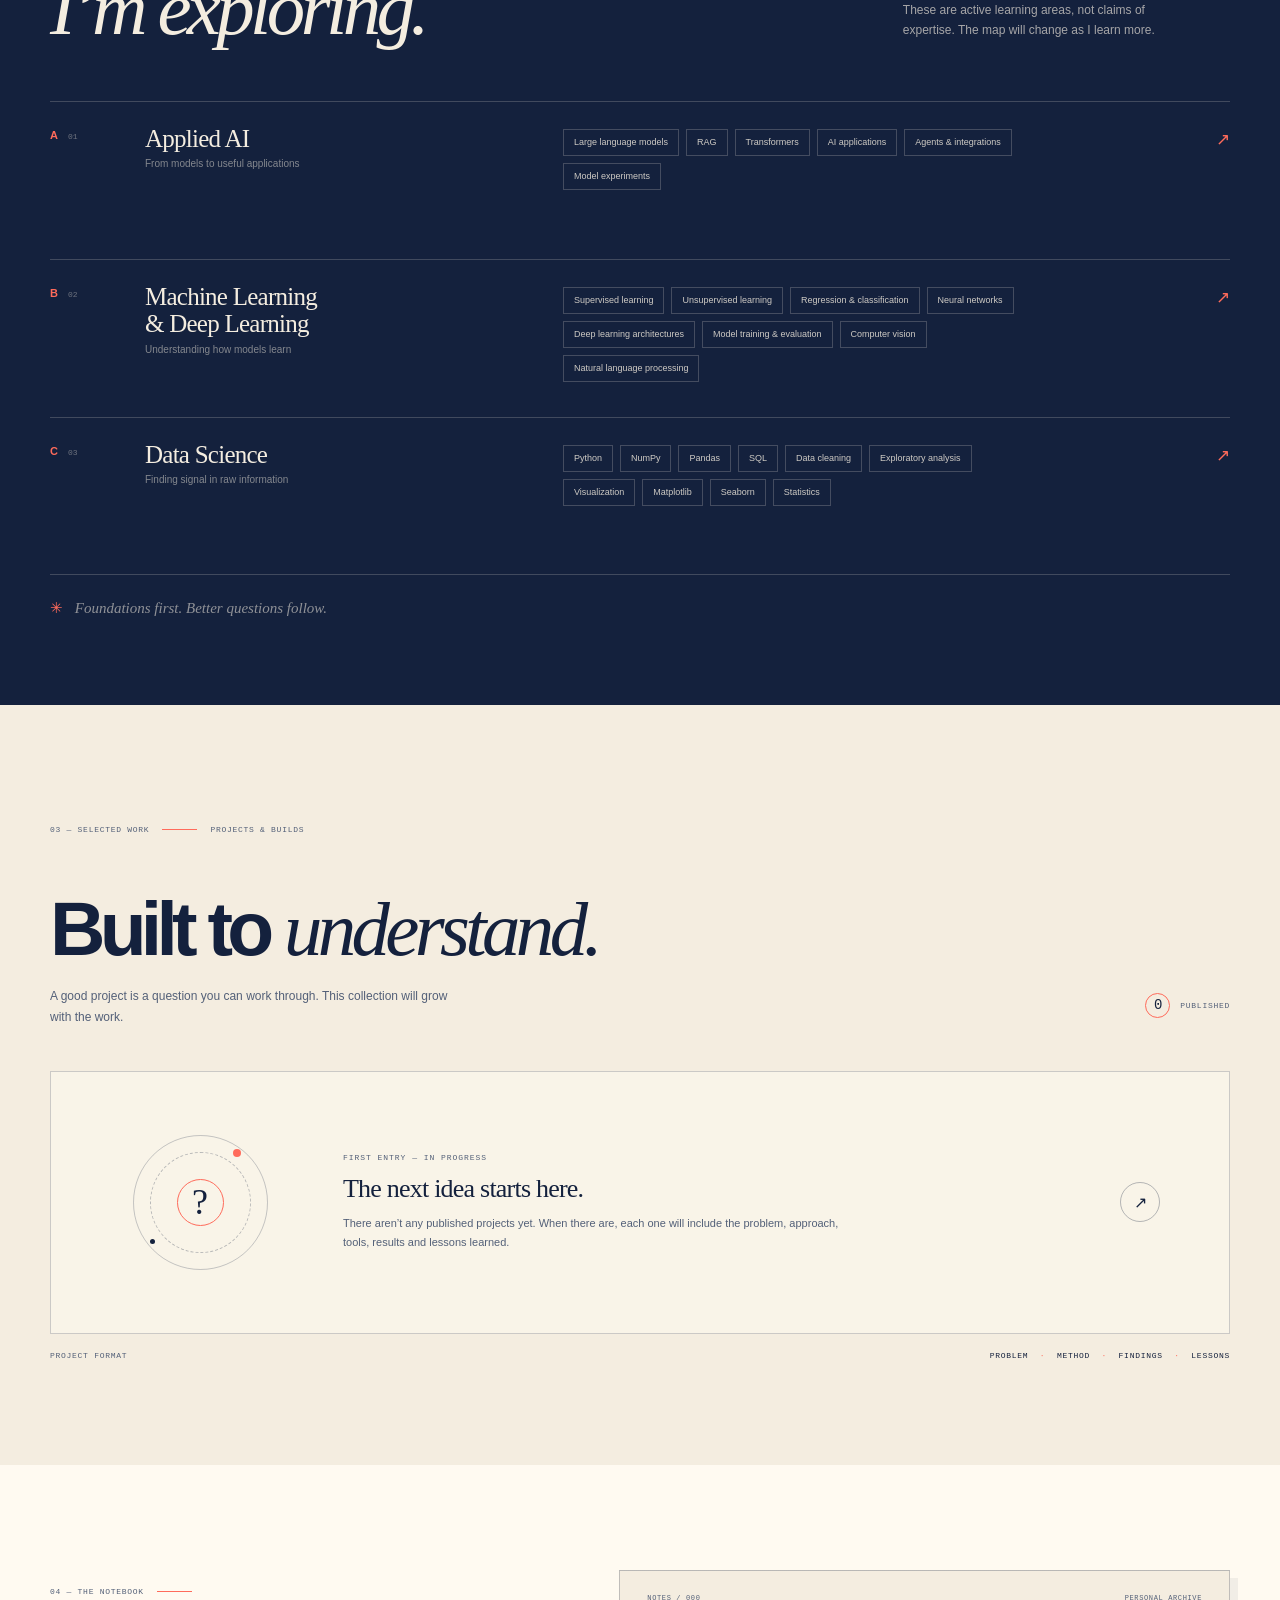
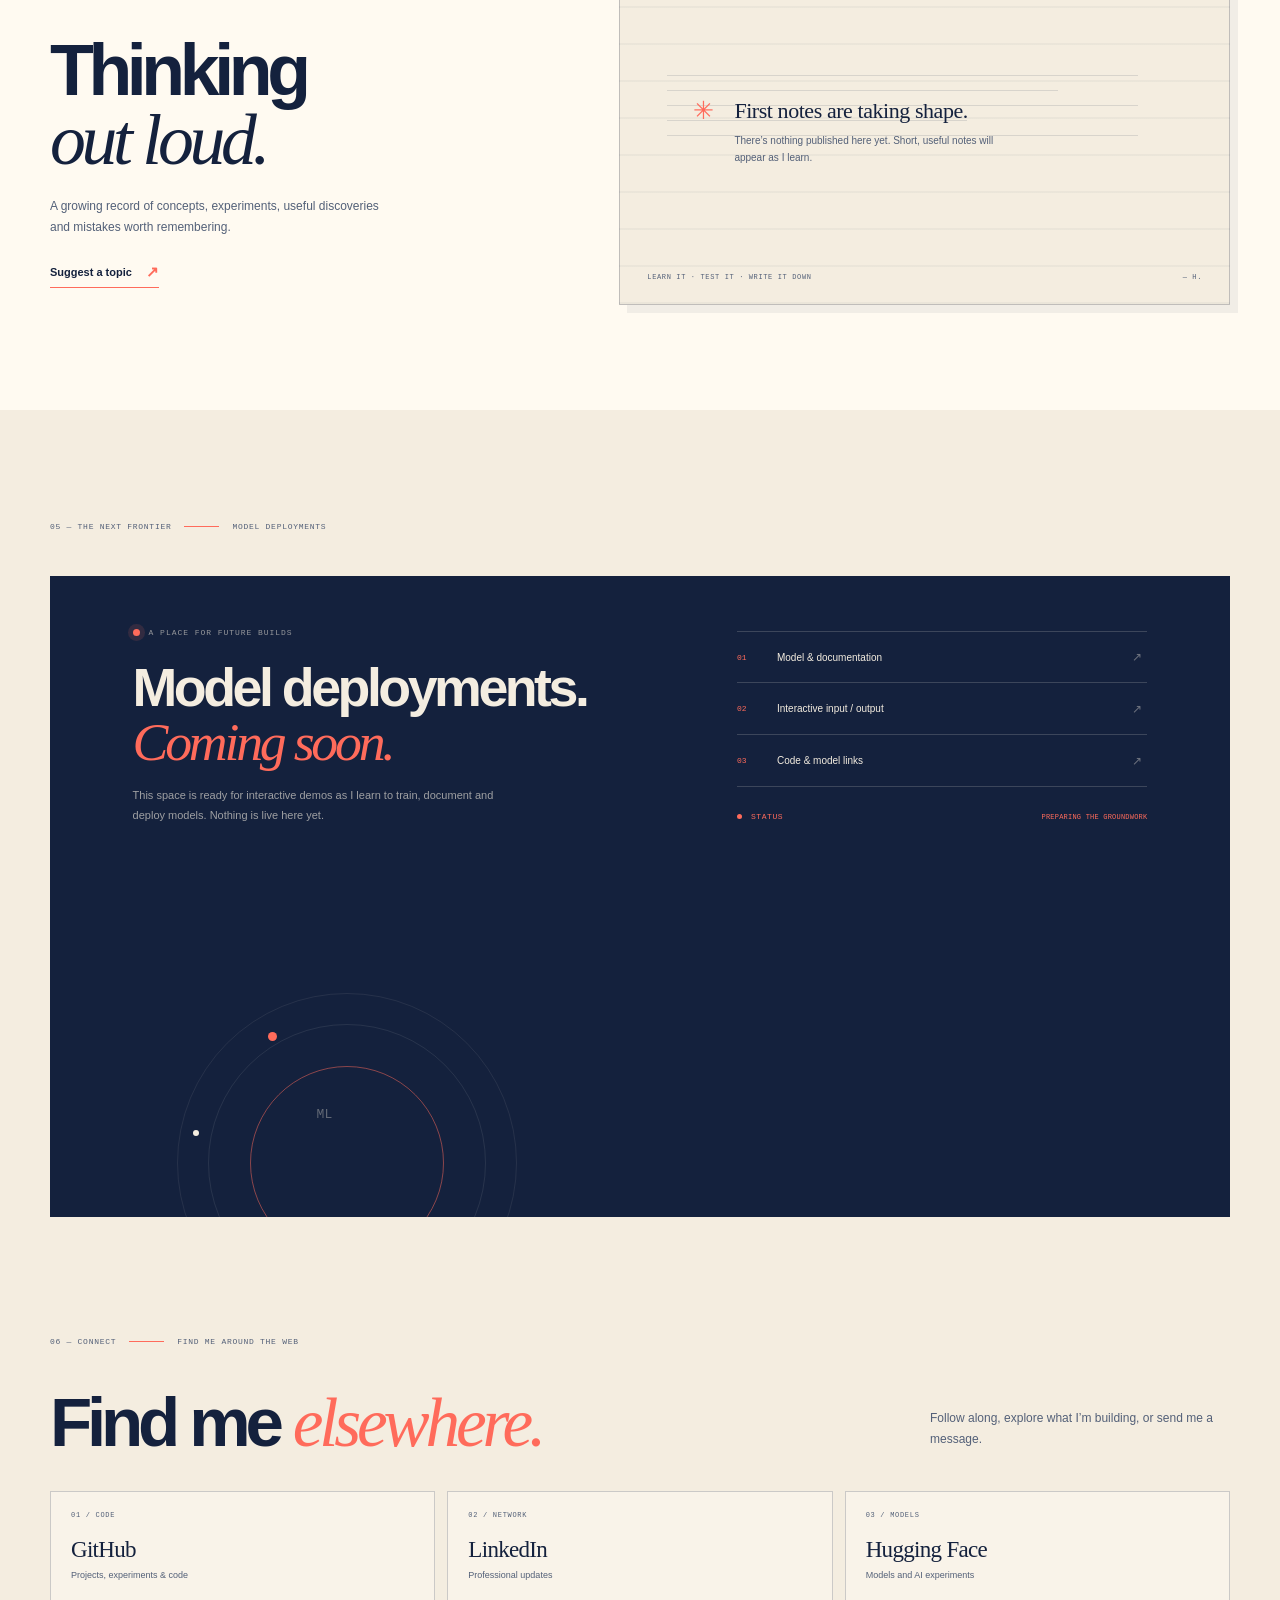
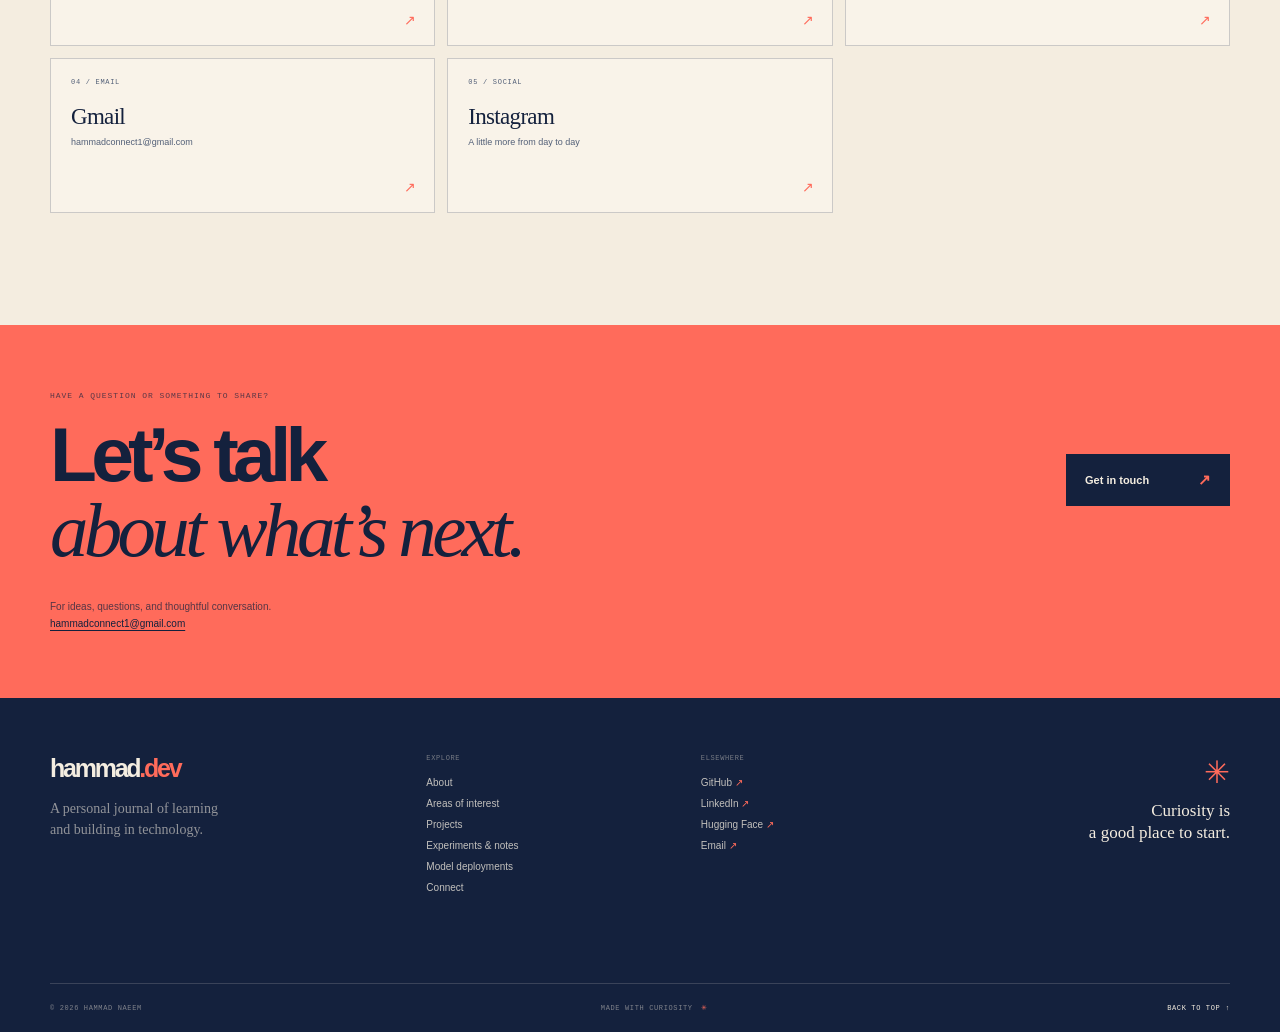
==== commit 34afabf6: "hammad.dev" ====
--- a/index.html
+++ b/index.html
@@ -1,5 +1,5 @@
 <!doctype html>
-<html lang="en">
+<html lang="en" data-theme="light">
   <head>
     <meta charset="utf-8">
     <meta name="viewport" content="width=device-width, initial-scale=1">
@@ -9,7 +9,15 @@
     <meta property="og:description" content="A personal technical journal exploring AI, machine learning, data science, and computer science.">
     <meta property="og:type" content="website">
     <title>hammad.dev — Hammad Naeem</title>
-    <script>document.documentElement.classList.add("js");</script>
+    <script>
+      document.documentElement.classList.add("js");
+      try {
+        const savedTheme = localStorage.getItem("hammad-theme");
+        document.documentElement.dataset.theme = savedTheme === "dark" ? "dark" : "light";
+      } catch {
+        document.documentElement.dataset.theme = "light";
+      }
+    </script>
     <link rel="stylesheet" href="styles.css">
     <script src="script.js" defer></script>
   </head>
@@ -31,6 +39,17 @@
           <a href="#deployments">Model Deployments</a>
           <a href="#connect">Connect</a>
         </nav>
+        <button class="theme-toggle" type="button" aria-label="Switch to light mode">
+          <span class="theme-toggle-icon" aria-hidden="true">
+            <svg class="theme-icon-sun" viewBox="0 0 24 24" fill="none" stroke="currentColor" stroke-width="1.7" stroke-linecap="round" stroke-linejoin="round">
+              <circle cx="12" cy="12" r="3.5"></circle>
+              <path d="M12 2.75v2M12 19.25v2M4.46 4.46l1.42 1.42m12.24 12.24 1.42 1.42M2.75 12h2m14.5 0h2M4.46 19.54l1.42-1.42M18.12 5.88l1.42-1.42"></path>
+            </svg>
+            <svg class="theme-icon-moon" viewBox="0 0 24 24" fill="none" stroke="currentColor" stroke-width="1.7" stroke-linecap="round" stroke-linejoin="round">
+              <path d="M19.2 15.1A8.25 8.25 0 0 1 8.9 4.8 8.5 8.5 0 1 0 19.2 15.1Z"></path>
+            </svg>
+          </span>
+        </button>
         <a class="nav-contact" href="mailto:hammadconnect1@gmail.com">Say hello <span aria-hidden="true">↗</span></a>
       </div>
     </header>
@@ -189,5 +208,14 @@
       </div>
       <div class="page-wrap footer-bottom"><span>© <span id="year">2026</span> Hammad Naeem</span><span>MADE WITH CURIOSITY <i>✳</i></span><a href="#home">BACK TO TOP ↑</a></div>
     </footer>
+
+    <aside class="cookie-banner" aria-label="Cookie preferences" hidden>
+      <p class="cookie-title">Cookie preferences</p>
+      <p class="cookie-message">We use cookies to enhance your browsing experience and analyze site traffic.</p>
+      <div class="cookie-actions">
+        <button class="cookie-decline" type="button" data-cookie-choice="declined">Decline</button>
+        <button class="cookie-accept" type="button" data-cookie-choice="accepted">Accept</button>
+      </div>
+    </aside>
   </body>
 </html>
--- a/styles.css
+++ b/styles.css
@@ -1,30 +1,128 @@
 :root {
-  color-scheme: light;
-  --navy: #14213d;
-  --cream: #f4ede0;
+  color-scheme: dark;
+  --navy: #edf1f6;
+  --cream: #edf1f6;
   --coral: #ff6b5b;
-  --paper: #fffaf1;
-  --ink-soft: #536078;
-  --line: rgba(20, 33, 61, .2);
+  --paper: #101821;
+  --ink-soft: #9ba8b8;
+  --line: rgba(255, 255, 255, .08);
+  --page-bg: #0b1017;
+  --surface-strong: #111923;
+  --text-body: #c0c8d2;
+  --accent-ink: #14213d;
+  --on-strong-83: rgba(237, 241, 246, .83);
+  --on-strong-78: rgba(237, 241, 246, .78);
+  --on-strong-68: rgba(237, 241, 246, .68);
+  --on-strong-65: rgba(237, 241, 246, .65);
+  --on-strong-62: rgba(237, 241, 246, .62);
+  --on-strong-58: rgba(237, 241, 246, .58);
+  --on-strong-57: rgba(237, 241, 246, .57);
+  --on-strong-55: rgba(237, 241, 246, .55);
+  --on-strong-56: rgba(237, 241, 246, .56);
+  --on-strong-50: rgba(237, 241, 246, .5);
+  --on-strong-48: rgba(237, 241, 246, .48);
+  --on-strong-44: rgba(237, 241, 246, .44);
+  --on-strong-40: rgba(237, 241, 246, .4);
+  --on-strong-35: rgba(237, 241, 246, .35);
+  --on-strong-24: rgba(237, 241, 246, .24);
+  --on-strong-23: rgba(237, 241, 246, .23);
+  --on-strong-21: rgba(237, 241, 246, .21);
+  --on-strong-20: rgba(237, 241, 246, .2);
+  --on-strong-18: rgba(237, 241, 246, .18);
+  --on-strong-17: rgba(237, 241, 246, .17);
+  --on-strong-09: rgba(237, 241, 246, .09);
+  --on-strong-08: rgba(237, 241, 246, .08);
+  --accent-ink-72: rgba(20, 33, 61, .72);
+  --accent-ink-70: rgba(20, 33, 61, .7);
+  --accent-ink-65: rgba(20, 33, 61, .65);
+  --border-card: rgba(255, 255, 255, .1);
+  --border-glyph: rgba(255, 255, 255, .16);
+  --border-dashed: rgba(255, 255, 255, .2);
+  --border-control: rgba(255, 255, 255, .2);
+  --card-bg: rgba(255, 255, 255, .025);
+  --connect-card-bg: rgba(255, 255, 255, .025);
+  --card-shadow: 0 10px 24px rgba(0, 0, 0, .28);
+  --notebook-bg: #121b25;
+  --notebook-rule: rgba(255, 255, 255, .055);
+  --notebook-line: rgba(255, 255, 255, .1);
+  --notebook-shadow: 8px 8px 0 rgba(0, 0, 0, .18);
+  --menu-shadow: 0 14px 22px rgba(0, 0, 0, .25);
+  --mobile-line: rgba(255, 255, 255, .1);
+  --interaction-shadow: rgba(0, 0, 0, .28);
+  --panel-shadow: inset 0 1px 0 rgba(255, 255, 255, .035), 0 18px 44px rgba(0, 0, 0, .14);
+  --theme-transition: .28s ease;
   --mono: "SFMono-Regular", Consolas, "Liberation Mono", monospace;
   --sans: Inter, "Avenir Next", Avenir, "Segoe UI", sans-serif;
   --serif: "Iowan Old Style", "Palatino Linotype", "Book Antiqua", Georgia, serif;
   --page: min(1180px, calc(100% - 96px));
 }
 
+:root[data-theme="light"] {
+  color-scheme: light;
+  --navy: #14213d;
+  --cream: #f4ede0;
+  --paper: #fffaf1;
+  --ink-soft: #536078;
+  --line: rgba(20, 33, 61, .2);
+  --page-bg: #f4ede0;
+  --surface-strong: #14213d;
+  --text-body: #3f4c65;
+  --on-strong-83: rgba(244, 237, 224, .83);
+  --on-strong-78: rgba(244, 237, 224, .78);
+  --on-strong-68: rgba(244, 237, 224, .68);
+  --on-strong-65: rgba(244, 237, 224, .65);
+  --on-strong-62: rgba(244, 237, 224, .62);
+  --on-strong-58: rgba(244, 237, 224, .58);
+  --on-strong-57: rgba(244, 237, 224, .57);
+  --on-strong-55: rgba(244, 237, 224, .55);
+  --on-strong-56: rgba(244, 237, 224, .56);
+  --on-strong-50: rgba(244, 237, 224, .5);
+  --on-strong-48: rgba(244, 237, 224, .48);
+  --on-strong-44: rgba(244, 237, 224, .44);
+  --on-strong-40: rgba(244, 237, 224, .4);
+  --on-strong-35: rgba(244, 237, 224, .35);
+  --on-strong-24: rgba(244, 237, 224, .24);
+  --on-strong-23: rgba(244, 237, 224, .23);
+  --on-strong-21: rgba(244, 237, 224, .21);
+  --on-strong-20: rgba(244, 237, 224, .2);
+  --on-strong-18: rgba(244, 237, 224, .18);
+  --on-strong-17: rgba(244, 237, 224, .17);
+  --on-strong-09: rgba(244, 237, 224, .09);
+  --on-strong-08: rgba(244, 237, 224, .08);
+  --accent-ink-72: rgba(20, 33, 61, .72);
+  --accent-ink-70: rgba(20, 33, 61, .7);
+  --accent-ink-65: rgba(20, 33, 61, .65);
+  --border-card: rgba(20, 33, 61, .2);
+  --border-glyph: rgba(20, 33, 61, .23);
+  --border-dashed: rgba(20, 33, 61, .28);
+  --border-control: rgba(20, 33, 61, .3);
+  --card-bg: rgba(255, 250, 241, .45);
+  --connect-card-bg: rgba(255, 250, 241, .52);
+  --card-shadow: 0 10px 24px rgba(20, 33, 61, .13);
+  --notebook-bg: #f4ede0;
+  --notebook-rule: rgba(20, 33, 61, .08);
+  --notebook-line: rgba(20, 33, 61, .12);
+  --notebook-shadow: 8px 8px 0 rgba(20, 33, 61, .06);
+  --menu-shadow: 0 14px 22px rgba(20, 33, 61, .08);
+  --mobile-line: rgba(20, 33, 61, .1);
+  --interaction-shadow: rgba(20, 33, 61, .18);
+  --panel-shadow: none;
+}
+
 * { box-sizing: border-box; }
+* { transition: background-color var(--theme-transition), color var(--theme-transition), border-color var(--theme-transition); }
 html { scroll-behavior: smooth; scroll-padding-top: 90px; }
-body { margin: 0; background: var(--cream); color: var(--navy); font-family: var(--sans); -webkit-font-smoothing: antialiased; }
-a { color: inherit; transition: transform .34s cubic-bezier(.34, 1.56, .64, 1), filter .34s ease, box-shadow .34s ease; }
-button { transition: transform .34s cubic-bezier(.34, 1.56, .64, 1), filter .34s ease, box-shadow .34s ease; }
-::selection { color: var(--navy); background: var(--coral); }
+body { margin: 0; background: var(--page-bg); color: var(--navy); font-family: var(--sans); -webkit-font-smoothing: antialiased; }
+a { color: inherit; transition: background-color var(--theme-transition), color var(--theme-transition), border-color var(--theme-transition), transform .34s cubic-bezier(.34, 1.56, .64, 1), filter .34s ease, box-shadow .34s ease; }
+button { transition: background-color var(--theme-transition), color var(--theme-transition), border-color var(--theme-transition), transform .34s cubic-bezier(.34, 1.56, .64, 1), filter .34s ease, box-shadow .34s ease; }
+::selection { color: var(--accent-ink); background: var(--coral); }
 .page-wrap { width: var(--page); margin-inline: auto; }
 .scroll-progress { position: fixed; z-index: 101; top: 0; right: 0; left: 0; height: 3px; pointer-events: none; }
 .scroll-progress span { width: 100%; height: 100%; display: block; background: var(--coral); transform: scaleX(0); transform-origin: left center; transition: transform .1s linear; will-change: transform; }
-.skip-link { position: fixed; z-index: 100; top: 10px; left: 10px; padding: 12px 16px; color: var(--cream); background: var(--navy); transform: translateY(-150%); }
+.skip-link { position: fixed; z-index: 100; top: 10px; left: 10px; padding: 12px 16px; color: var(--cream); background: var(--surface-strong); transform: translateY(-150%); }
 .skip-link:focus { transform: translateY(0); }
 
-.site-header { position: sticky; z-index: 20; top: 0; height: 76px; background: var(--cream); border-bottom: 1px solid var(--line); }
+.site-header { position: sticky; z-index: 20; top: 0; height: 76px; background: var(--page-bg); border-bottom: 1px solid var(--line); }
 .nav-shell { width: var(--page); height: 100%; margin: auto; display: flex; align-items: center; gap: 32px; }
 .wordmark { flex: 0 0 auto; color: var(--navy); text-decoration: none; font-size: 23px; font-weight: 800; letter-spacing: -.09em; }
 .wordmark span { color: var(--coral); }
@@ -33,11 +131,21 @@
 .primary-nav a, .nav-contact { position: relative; text-decoration: none; color: var(--navy); font-size: 11px; font-weight: 650; letter-spacing: -.01em; white-space: nowrap; }
 .primary-nav a::after { position: absolute; right: 0; bottom: -7px; left: 0; height: 1px; background: var(--coral); content: ""; transform: scaleX(0); transform-origin: left; transition: transform .2s ease; }
 .primary-nav a:hover::after, .primary-nav a:focus-visible::after, .primary-nav a[aria-current="location"]::after { transform: scaleX(1); }
-.nav-contact { margin-left: 2px; padding: 12px 14px; color: var(--cream); background: var(--navy); transition: background .2s ease, color .2s ease, transform .34s cubic-bezier(.34, 1.56, .64, 1), filter .34s ease, box-shadow .34s ease; }
+.nav-contact { margin-left: 2px; padding: 12px 14px; color: var(--cream); background: var(--surface-strong); transition: background-color var(--theme-transition), color var(--theme-transition), border-color var(--theme-transition), transform .34s cubic-bezier(.34, 1.56, .64, 1), filter .34s ease, box-shadow .34s ease; }
 .nav-contact span { padding-left: 9px; color: var(--coral); }
-.nav-contact:hover { color: var(--navy); background: var(--coral); }
-.nav-contact:hover span { color: var(--navy); }
+.nav-contact:hover { color: var(--accent-ink); background: var(--coral); }
+.nav-contact:hover span { color: var(--accent-ink); }
 .menu-toggle { display: none; }
+
+.theme-toggle { width: 34px; height: 34px; min-height: 34px; padding: 0; display: inline-flex; align-items: center; justify-content: center; gap: 0; border: 1px solid var(--line); border-radius: 999px; color: var(--navy); background: transparent; cursor: pointer; font-family: var(--mono); font-size: 8px; font-weight: 600; letter-spacing: .08em; text-transform: uppercase; }
+.theme-toggle-icon { position: relative; width: 18px; height: 18px; display: block; }
+.theme-toggle-icon svg { position: absolute; inset: 0; width: 100%; height: 100%; }
+.theme-icon-sun { opacity: 1; transform: rotate(0) scale(1); transition: opacity .22s ease, transform .36s cubic-bezier(.2, .7, .25, 1); }
+.theme-icon-moon { opacity: 0; transform: rotate(-35deg) scale(.78); transition: opacity .22s ease, transform .36s cubic-bezier(.2, .7, .25, 1); }
+:root[data-theme="light"] .theme-icon-sun { opacity: 0; transform: rotate(35deg) scale(.78); }
+:root[data-theme="light"] .theme-icon-moon { opacity: 1; transform: rotate(0) scale(1); }
+.theme-toggle:hover { border-color: var(--coral); }
+.theme-toggle:focus-visible { outline: 2px solid var(--coral); outline-offset: 3px; }
 
 .hero { min-height: 560px; padding-top: 78px; padding-bottom: 76px; display: grid; grid-template-columns: minmax(0, 1.45fr) minmax(275px, .55fr); align-items: center; gap: 8.5%; position: relative; }
 .eyebrow, .mono-label, .section-kicker, .note-top, .note-bottom, .project-count, .project-format, .notebook-top, .notebook-footer, .footer-label, .footer-bottom, .hero-index { font-family: var(--mono); text-transform: uppercase; letter-spacing: .09em; }
@@ -47,27 +155,27 @@
 .hero h1 span { color: var(--navy); text-decoration: underline; text-decoration-color: var(--coral); text-decoration-thickness: .045em; text-underline-offset: .08em; }
 .hero-bottom { display: flex; align-items: flex-end; justify-content: space-between; gap: 28px; max-width: 770px; }
 .hero-intro { max-width: 500px; margin: 0; font-family: var(--serif); font-size: clamp(19px, 2vw, 25px); line-height: 1.4; letter-spacing: -.025em; }
-.text-link { display: inline-flex; width: max-content; align-items: center; gap: 14px; padding-bottom: 6px; border-bottom: 1px solid var(--coral); text-decoration: none; font-size: 11px; font-weight: 700; transition: gap .2s ease, transform .34s cubic-bezier(.34, 1.56, .64, 1), filter .34s ease, box-shadow .34s ease; }
+.text-link { display: inline-flex; width: max-content; align-items: center; gap: 14px; padding-bottom: 6px; border-bottom: 1px solid var(--coral); text-decoration: none; font-size: 11px; font-weight: 700; transition: background-color var(--theme-transition), color var(--theme-transition), border-color var(--theme-transition), gap .2s ease, transform .34s cubic-bezier(.34, 1.56, .64, 1), filter .34s ease, box-shadow .34s ease; }
 .text-link span { color: var(--coral); font-size: 15px; }
 .text-link:hover { gap: 20px; }
-.hero-note { position: relative; min-height: 335px; padding: 21px; display: flex; flex-direction: column; color: var(--cream); background: var(--navy); overflow: hidden; }
+.hero-note { position: relative; min-height: 335px; padding: 21px; display: flex; flex-direction: column; color: var(--cream); background: var(--surface-strong); box-shadow: var(--panel-shadow); overflow: hidden; }
 .note-top, .note-bottom { display: flex; justify-content: space-between; align-items: center; font-size: 8px; letter-spacing: .12em; }
-.note-top { color: rgba(244, 237, 224, .57); }
-.orbit-mark { position: relative; width: 137px; height: 137px; margin: 34px auto 27px; border: 1px solid rgba(244, 237, 224, .35); border-radius: 50%; }
-.orbit-mark::before, .orbit-mark::after { position: absolute; inset: 15px; border: 1px solid rgba(244, 237, 224, .24); border-radius: 50%; content: ""; }
+.note-top { color: var(--on-strong-57); }
+.orbit-mark { position: relative; width: 137px; height: 137px; margin: 34px auto 27px; border: 1px solid var(--on-strong-35); border-radius: 50%; }
+.orbit-mark::before, .orbit-mark::after { position: absolute; inset: 15px; border: 1px solid var(--on-strong-24); border-radius: 50%; content: ""; }
 .orbit-mark::after { inset: 36px; border-color: var(--coral); }
 .orbit-mark span { position: absolute; z-index: 2; top: 15px; left: 67px; width: 7px; height: 7px; background: var(--coral); border-radius: 50%; }
 .orbit-mark i { position: absolute; top: 47px; left: -8px; width: 7px; height: 7px; background: var(--cream); border-radius: 50%; }
 .orbit-mark b { position: absolute; top: 57px; right: 19px; width: 5px; height: 5px; background: var(--coral); border-radius: 50%; }
 .note-label { margin: 0 0 7px; font-family: var(--serif); font-size: 21px; letter-spacing: -.02em; }
-.note-copy { max-width: 210px; margin: 0; color: rgba(244, 237, 224, .65); font-size: 11px; line-height: 1.55; }
-.note-rule { height: 1px; margin: 17px 0 13px; background: rgba(244, 237, 224, .23); }
-.note-bottom { margin-top: auto; font-size: 7px; color: rgba(244, 237, 224, .55); }
+.note-copy { max-width: 210px; margin: 0; color: var(--on-strong-65); font-size: 11px; line-height: 1.55; }
+.note-rule { height: 1px; margin: 17px 0 13px; background: var(--on-strong-23); }
+.note-bottom { margin-top: auto; font-size: 7px; color: var(--on-strong-55); }
 .note-bottom strong { color: var(--coral); font-size: 8px; font-weight: 600; }
 .hero-index { position: absolute; bottom: 25px; left: 0; display: flex; align-items: center; gap: 9px; color: var(--ink-soft); font-size: 8px; }
 .index-line { width: 36px; height: 1px; background: var(--coral); }
 
-.ticker { height: 47px; display: flex; align-items: center; color: var(--cream); background: var(--navy); overflow: hidden; }
+.ticker { height: 47px; display: flex; align-items: center; color: var(--cream); background: var(--surface-strong); overflow: hidden; }
 .ticker-inner { width: max-content; display: flex; align-items: center; gap: 35px; padding-left: 5vw; animation: ticker 38s linear infinite; font-family: var(--mono); font-size: 9px; letter-spacing: .13em; white-space: nowrap; }
 .ticker-inner i { color: var(--coral); font-style: normal; font-size: 13px; }
 @keyframes ticker { to { transform: translateX(-30%); } }
@@ -79,27 +187,27 @@
 .section-title em, .contact-inner h2 em, .deployment-copy h2 em { font-family: var(--serif); font-weight: 400; letter-spacing: -.06em; }
 .about-grid { display: grid; grid-template-columns: 1.1fr 1fr 100px; align-items: start; gap: 8%; }
 .about-body { padding-top: 8px; }
-.about-body p { max-width: 525px; color: #3f4c65; font-size: 14px; line-height: 1.8; }
+.about-body p { max-width: 525px; color: var(--text-body); font-size: 14px; line-height: 1.8; }
 .about-body .lead { margin-top: 0; color: var(--navy); font-family: var(--serif); font-size: 23px; line-height: 1.4; letter-spacing: -.025em; }
 .about-body .text-link { margin-top: 16px; }
 .about-stamp { position: relative; width: 94px; height: 94px; margin-top: 85px; display: flex; flex-direction: column; align-items: center; justify-content: center; border: 1px solid var(--coral); border-radius: 50%; color: var(--navy); font-family: var(--mono); font-size: 7px; line-height: 1.8; letter-spacing: .1em; transform: rotate(11deg); }
 .stamp-star { position: absolute; top: -12px; right: 4px; color: var(--coral); font-size: 21px; }
 
-.fields-section { padding-block: 100px 88px; color: var(--cream); background: var(--navy); }
-.section-kicker-light { color: rgba(244, 237, 224, .58); }
+.fields-section { padding-block: 100px 88px; color: var(--cream); background: var(--surface-strong); box-shadow: var(--panel-shadow); }
+.section-kicker-light { color: var(--on-strong-58); }
 .fields-heading { display: flex; align-items: flex-end; justify-content: space-between; gap: 50px; margin-bottom: 54px; }
 .fields-heading .section-title { flex: 0 0 auto; }
-.fields-heading > p { max-width: 280px; margin: 0 4% 6px 0; color: rgba(244, 237, 224, .65); font-size: 12px; line-height: 1.7; }
-.field-row { min-height: 158px; padding: 27px 0; display: grid; grid-template-columns: 68px minmax(230px, .9fr) minmax(300px, 1.4fr) 32px; align-items: start; gap: 27px; border-top: 1px solid rgba(244, 237, 224, .2); }
-.field-row:last-child { border-bottom: 1px solid rgba(244, 237, 224, .2); }
+.fields-heading > p { max-width: 280px; margin: 0 4% 6px 0; color: var(--on-strong-65); font-size: 12px; line-height: 1.7; }
+.field-row { min-height: 158px; padding: 27px 0; display: grid; grid-template-columns: 68px minmax(230px, .9fr) minmax(300px, 1.4fr) 32px; align-items: start; gap: 27px; border-top: 1px solid var(--on-strong-20); }
+.field-row:last-child { border-bottom: 1px solid var(--on-strong-20); }
 .field-number { color: var(--coral); font-size: 11px; font-weight: 700; }
-.field-number span { padding-left: 10px; color: rgba(244, 237, 224, .4); font-family: var(--mono); font-size: 8px; font-weight: 400; }
+.field-number span { padding-left: 10px; color: var(--on-strong-40); font-family: var(--mono); font-size: 8px; font-weight: 400; }
 .field-name h3 { margin: -4px 0 6px; font-family: var(--serif); font-size: 25px; font-weight: 400; letter-spacing: -.03em; line-height: 1.1; }
-.field-name p { margin: 0; color: rgba(244, 237, 224, .5); font-size: 10px; }
+.field-name p { margin: 0; color: var(--on-strong-50); font-size: 10px; }
 .tag-list { max-width: 480px; margin: 0; padding: 0; display: flex; flex-wrap: wrap; gap: 7px; list-style: none; }
-.tag-list li { padding: 8px 10px; border: 1px solid rgba(244, 237, 224, .21); color: rgba(244, 237, 224, .83); font-size: 9px; line-height: 1; }
+.tag-list li { padding: 8px 10px; border: 1px solid var(--on-strong-21); color: var(--on-strong-83); font-size: 9px; line-height: 1; }
 .field-arrow { color: var(--coral); font-size: 17px; text-align: right; }
-.fields-footnote { margin: 24px 0 0; color: rgba(244, 237, 224, .55); font-family: var(--serif); font-size: 15px; font-style: italic; }
+.fields-footnote { margin: 24px 0 0; color: var(--on-strong-55); font-family: var(--serif); font-size: 15px; font-style: italic; }
 .coral-star { padding-right: 8px; color: var(--coral); font-family: var(--sans); font-style: normal; }
 
 .projects-section { padding-block: 120px 105px; }
@@ -107,9 +215,9 @@
 .section-deck { max-width: 405px; margin: 19px 0 0; color: var(--ink-soft); font-size: 12px; line-height: 1.7; }
 .project-count { display: flex; align-items: center; gap: 10px; padding-bottom: 9px; color: var(--ink-soft); font-size: 8px; }
 .project-count span { width: 25px; height: 25px; display: grid; place-items: center; border: 1px solid var(--coral); border-radius: 50%; color: var(--navy); font-size: 14px; letter-spacing: -.05em; }
-.empty-projects { min-height: 263px; padding: 35px 5%; display: grid; grid-template-columns: 180px 1fr 50px; align-items: center; gap: 5%; border: 1px solid rgba(20, 33, 61, .2); background: rgba(255, 250, 241, .45); }
-.empty-glyph { position: relative; width: 135px; height: 135px; margin: auto; display: grid; place-items: center; border: 1px solid rgba(20, 33, 61, .23); border-radius: 50%; }
-.empty-glyph::before, .empty-glyph::after { position: absolute; inset: 16px; border: 1px dashed rgba(20, 33, 61, .28); border-radius: 50%; content: ""; }
+.empty-projects { min-height: 263px; padding: 35px 5%; display: grid; grid-template-columns: 180px 1fr 50px; align-items: center; gap: 5%; border: 1px solid var(--border-card); background: var(--card-bg); }
+.empty-glyph { position: relative; width: 135px; height: 135px; margin: auto; display: grid; place-items: center; border: 1px solid var(--border-glyph); border-radius: 50%; }
+.empty-glyph::before, .empty-glyph::after { position: absolute; inset: 16px; border: 1px dashed var(--border-dashed); border-radius: 50%; content: ""; }
 .empty-glyph::after { inset: 43px; border: 1px solid var(--coral); }
 .empty-glyph span { position: relative; z-index: 2; font-family: var(--serif); font-size: 36px; }
 .empty-glyph i { position: absolute; top: 13px; right: 26px; width: 8px; height: 8px; border-radius: 50%; background: var(--coral); }
@@ -117,8 +225,8 @@
 .mono-label { margin: 0 0 12px; color: var(--ink-soft); font-size: 8px; letter-spacing: .12em; }
 .empty-copy h3 { margin: 0 0 10px; font-family: var(--serif); font-size: 26px; font-weight: 400; letter-spacing: -.03em; }
 .empty-copy > p:last-child { max-width: 500px; margin: 0; color: var(--ink-soft); font-size: 11px; line-height: 1.7; }
-.round-link { width: 40px; height: 40px; display: grid; place-items: center; border: 1px solid rgba(20, 33, 61, .3); border-radius: 50%; text-decoration: none; transition: color .2s, background .2s, border-color .2s, transform .34s cubic-bezier(.34, 1.56, .64, 1), filter .34s ease, box-shadow .34s ease; }
-.round-link:hover { color: var(--cream); background: var(--navy); border-color: var(--navy); }
+.round-link { width: 40px; height: 40px; display: grid; place-items: center; border: 1px solid var(--border-control); border-radius: 50%; text-decoration: none; transition: background-color var(--theme-transition), color var(--theme-transition), border-color var(--theme-transition), transform .34s cubic-bezier(.34, 1.56, .64, 1), filter .34s ease, box-shadow .34s ease; }
+.round-link:hover { color: var(--cream); background: var(--surface-strong); border-color: var(--surface-strong); }
 .project-format { margin-top: 17px; display: flex; justify-content: space-between; color: var(--ink-soft); font-size: 8px; }
 .project-format span:last-child { color: var(--navy); }
 .project-format i { padding-inline: 6px; color: var(--coral); font-style: normal; }
@@ -128,10 +236,10 @@
 .notes-intro .section-kicker { margin-bottom: 40px; }
 .notes-intro .section-title { font-size: clamp(51px, 5.6vw, 75px); }
 .notes-intro > p { max-width: 340px; margin: 20px 0 24px; color: var(--ink-soft); font-size: 12px; line-height: 1.75; }
-.notebook-empty { position: relative; min-height: 335px; padding: 23px 27px; border: 1px solid rgba(20, 33, 61, .23); background-color: var(--cream); background-image: linear-gradient(to bottom, transparent 35px, rgba(20, 33, 61, .08) 36px, transparent 37px); background-size: 100% 37px; box-shadow: 8px 8px 0 rgba(20, 33, 61, .06); }
+.notebook-empty { position: relative; min-height: 335px; padding: 23px 27px; border: 1px solid var(--border-glyph); background-color: var(--notebook-bg); background-image: linear-gradient(to bottom, transparent 35px, var(--notebook-rule) 36px, transparent 37px); background-size: 100% 37px; box-shadow: var(--notebook-shadow); }
 .notebook-top, .notebook-footer { position: relative; z-index: 2; display: flex; justify-content: space-between; color: var(--ink-soft); font-size: 7px; }
 .notebook-lines { margin: 73px 0 25px 20px; display: flex; flex-direction: column; gap: 14px; }
-.notebook-lines i { width: 88%; height: 1px; background: rgba(20, 33, 61, .12); }
+.notebook-lines i { width: 88%; height: 1px; background: var(--notebook-line); }
 .notebook-lines i:nth-child(2) { width: 73%; }
 .notebook-lines i:nth-child(4) { width: 56%; }
 .notebook-message { position: absolute; z-index: 2; top: 125px; left: 12%; right: 8%; display: flex; gap: 20px; align-items: flex-start; }
@@ -142,28 +250,28 @@
 
 .deployment-section { padding-block: 112px 120px; }
 .deployment-section .section-kicker { margin-bottom: 45px; }
-.deployment-panel { position: relative; min-height: 380px; padding: 52px 7%; display: grid; grid-template-columns: 1fr .8fr; align-items: center; gap: 9%; color: var(--cream); background: var(--navy); overflow: hidden; }
+.deployment-panel { position: relative; min-height: 380px; padding: 52px 7%; display: grid; grid-template-columns: 1fr .8fr; align-items: center; gap: 9%; color: var(--cream); background: var(--surface-strong); box-shadow: var(--panel-shadow); overflow: hidden; }
 .deployment-copy { position: relative; z-index: 1; }
-.deployment-copy .mono-label { display: flex; align-items: center; gap: 9px; color: rgba(244, 237, 224, .58); }
+.deployment-copy .mono-label { display: flex; align-items: center; gap: 9px; color: var(--on-strong-58); }
 .pulse-dot { box-shadow: 0 0 0 5px rgba(255, 107, 91, .13); }
 .deployment-copy h2 { margin: 24px 0 17px; font-size: clamp(37px, 4.2vw, 57px); line-height: 1; font-weight: 600; letter-spacing: -.065em; }
 .deployment-copy h2 em { color: var(--coral); }
-.deployment-copy > p:last-child { max-width: 380px; margin: 0; color: rgba(244, 237, 224, .62); font-size: 11px; line-height: 1.75; }
+.deployment-copy > p:last-child { max-width: 380px; margin: 0; color: var(--on-strong-62); font-size: 11px; line-height: 1.75; }
 .deployment-spec { position: relative; z-index: 1; }
-.deployment-spec > div:not(.spec-status) { min-height: 52px; display: grid; grid-template-columns: 30px 1fr 15px; align-items: center; gap: 10px; border-bottom: 1px solid rgba(244, 237, 224, .18); }
-.deployment-spec > div:not(.spec-status):first-child { border-top: 1px solid rgba(244, 237, 224, .18); }
+.deployment-spec > div:not(.spec-status) { min-height: 52px; display: grid; grid-template-columns: 30px 1fr 15px; align-items: center; gap: 10px; border-bottom: 1px solid var(--on-strong-18); }
+.deployment-spec > div:not(.spec-status):first-child { border-top: 1px solid var(--on-strong-18); }
 .deployment-spec > div > span { color: var(--coral); font-family: var(--mono); font-size: 8px; }
 .deployment-spec strong { font-size: 10px; font-weight: 500; }
-.deployment-spec i { color: rgba(244, 237, 224, .4); font-size: 12px; font-style: normal; }
-.deployment-spec .spec-status { margin-top: 25px; display: flex; align-items: center; gap: 9px; color: rgba(244, 237, 224, .48); font-family: var(--mono); font-size: 7px; letter-spacing: .08em; }
+.deployment-spec i { color: var(--on-strong-40); font-size: 12px; font-style: normal; }
+.deployment-spec .spec-status { margin-top: 25px; display: flex; align-items: center; gap: 9px; color: var(--on-strong-48); font-family: var(--mono); font-size: 7px; letter-spacing: .08em; }
 .spec-status .status-dot { width: 5px; height: 5px; }
 .spec-status strong { margin-left: auto; color: var(--coral); font-size: 7px; letter-spacing: .03em; }
-.deployment-orbit { position: absolute; right: -44px; bottom: -120px; width: 340px; height: 340px; border: 1px solid rgba(244, 237, 224, .08); border-radius: 50%; }
-.deployment-orbit::before, .deployment-orbit::after { position: absolute; inset: 30px; border: 1px solid rgba(244, 237, 224, .09); border-radius: 50%; content: ""; }
+.deployment-orbit { position: absolute; right: -44px; bottom: -120px; width: 340px; height: 340px; border: 1px solid var(--on-strong-08); border-radius: 50%; }
+.deployment-orbit::before, .deployment-orbit::after { position: absolute; inset: 30px; border: 1px solid var(--on-strong-09); border-radius: 50%; content: ""; }
 .deployment-orbit::after { inset: 72px; border-color: rgba(255, 107, 91, .5); }
 .deployment-orbit span { position: absolute; top: 38px; left: 90px; width: 9px; height: 9px; border-radius: 50%; background: var(--coral); }
 .deployment-orbit i { position: absolute; top: 136px; left: 15px; width: 6px; height: 6px; border-radius: 50%; background: var(--cream); }
-.deployment-orbit b { position: absolute; top: 113px; left: 139px; color: rgba(244, 237, 224, .35); font-family: var(--mono); font-size: 13px; font-weight: 400; }
+.deployment-orbit b { position: absolute; top: 113px; left: 139px; color: var(--on-strong-35); font-family: var(--mono); font-size: 13px; font-weight: 400; }
 
 .connect-section { padding-block: 0 112px; }
 .connect-section .section-kicker { margin-bottom: 43px; }
@@ -172,49 +280,49 @@
 .connect-heading .section-title em { color: var(--coral); }
 .connect-heading > p { max-width: 300px; margin: 0 0 7px; color: var(--ink-soft); font-size: 12px; line-height: 1.7; }
 .connect-grid { display: grid; grid-template-columns: repeat(3, minmax(0, 1fr)); gap: 12px; }
-.connect-card { position: relative; min-height: 155px; padding: 19px 20px; display: flex; flex-direction: column; align-items: flex-start; border: 1px solid rgba(20, 33, 61, .2); background: rgba(255, 250, 241, .52); text-decoration: none; transition: color .2s ease, background .2s ease, border-color .2s ease, box-shadow .34s ease, transform .34s cubic-bezier(.34, 1.56, .64, 1), filter .34s ease; }
-.connect-card:hover, .connect-card:focus-visible { color: var(--cream); background: var(--navy); border-color: var(--navy); box-shadow: 0 10px 24px rgba(20, 33, 61, .13); transform: translateY(-3px) scale(1.04); }
+.connect-card { position: relative; min-height: 155px; padding: 19px 20px; display: flex; flex-direction: column; align-items: flex-start; border: 1px solid var(--border-card); background: var(--connect-card-bg); text-decoration: none; transition: background-color var(--theme-transition), color var(--theme-transition), border-color var(--theme-transition), box-shadow .34s ease, transform .34s cubic-bezier(.34, 1.56, .64, 1), filter .34s ease; }
+.connect-card:hover, .connect-card:focus-visible { color: var(--cream); background: var(--surface-strong); border-color: var(--surface-strong); box-shadow: var(--card-shadow); transform: translateY(-3px) scale(1.04); }
 .connect-index { color: var(--ink-soft); font-family: var(--mono); font-size: 7px; letter-spacing: .1em; }
-.connect-card:hover .connect-index, .connect-card:focus-visible .connect-index { color: rgba(244, 237, 224, .58); }
+.connect-card:hover .connect-index, .connect-card:focus-visible .connect-index { color: var(--on-strong-58); }
 .connect-name { margin-top: 18px; font-family: var(--serif); font-size: 23px; letter-spacing: -.03em; }
 .connect-detail { margin-top: 6px; color: var(--ink-soft); font-size: 9px; line-height: 1.5; }
-.connect-card:hover .connect-detail, .connect-card:focus-visible .connect-detail { color: rgba(244, 237, 224, .68); }
+.connect-card:hover .connect-detail, .connect-card:focus-visible .connect-detail { color: var(--on-strong-68); }
 .connect-arrow { position: absolute; right: 18px; bottom: 17px; color: var(--coral); font-size: 14px; }
 
 .contact-section { color: var(--cream); background: var(--coral); }
 .contact-inner { position: relative; min-height: 350px; padding-block: 66px; display: grid; grid-template-columns: 1fr auto; align-content: center; align-items: center; gap: 15px 8%; }
-.contact-inner .mono-label { color: rgba(20, 33, 61, .7); }
-.contact-inner h2 { margin: 17px 0 0; color: var(--navy); font-size: clamp(45px, 6vw, 78px); font-weight: 650; line-height: .98; letter-spacing: -.075em; }
-.contact-inner h2 em { color: var(--navy); }
-.contact-button { position: relative; min-width: 164px; padding: 17px 19px; display: flex; justify-content: space-between; align-items: center; overflow: hidden; color: var(--cream); background: var(--navy); text-decoration: none; font-size: 11px; font-weight: 650; transition: color .2s, background .2s, transform .34s cubic-bezier(.34, 1.56, .64, 1), filter .34s ease, box-shadow .34s ease; }
+.contact-inner .mono-label { color: var(--accent-ink-70); }
+.contact-inner h2 { margin: 17px 0 0; color: var(--accent-ink); font-size: clamp(45px, 6vw, 78px); font-weight: 650; line-height: .98; letter-spacing: -.075em; }
+.contact-inner h2 em { color: var(--accent-ink); }
+.contact-button { position: relative; min-width: 164px; padding: 17px 19px; display: flex; justify-content: space-between; align-items: center; overflow: hidden; color: var(--cream); background: var(--surface-strong); text-decoration: none; font-size: 11px; font-weight: 650; transition: background-color var(--theme-transition), color var(--theme-transition), border-color var(--theme-transition), transform .34s cubic-bezier(.34, 1.56, .64, 1), filter .34s ease, box-shadow .34s ease; }
 .contact-button span { color: var(--coral); font-size: 15px; }
-.contact-button:hover { color: var(--navy); background: var(--cream); }
-.contact-button:hover span { color: var(--navy); }
-.contact-email { grid-column: 1; margin: 14px 0 0; color: rgba(20, 33, 61, .72); font-size: 10px; line-height: 1.7; }
-.contact-email a { color: var(--navy); text-underline-offset: 3px; }
-.contact-index { position: absolute; right: 0; bottom: 25px; color: rgba(20, 33, 61, .65); font-family: var(--mono); font-size: 7px; letter-spacing: .1em; }
-
-.site-footer { color: var(--cream); background: var(--navy); }
+.contact-button:hover { color: var(--accent-ink); background: var(--cream); }
+.contact-button:hover span { color: var(--accent-ink); }
+.contact-email { grid-column: 1; margin: 14px 0 0; color: var(--accent-ink-72); font-size: 10px; line-height: 1.7; }
+.contact-email a { color: var(--accent-ink); text-underline-offset: 3px; }
+.contact-index { position: absolute; right: 0; bottom: 25px; color: var(--accent-ink-65); font-family: var(--mono); font-size: 7px; letter-spacing: .1em; }
+
+.site-footer { color: var(--cream); background: var(--surface-strong); box-shadow: var(--panel-shadow); }
 .footer-main { min-height: 285px; padding-block: 56px 45px; display: grid; grid-template-columns: 1.2fr .8fr .8fr 1fr; gap: 6%; }
 .footer-brand .wordmark { display: inline-block; color: var(--cream); font-size: 25px; }
-.footer-brand p { margin: 15px 0 0; color: rgba(244, 237, 224, .56); font-family: var(--serif); font-size: 14px; line-height: 1.55; }
+.footer-brand p { margin: 15px 0 0; color: var(--on-strong-56); font-family: var(--serif); font-size: 14px; line-height: 1.55; }
 .footer-col { display: flex; flex-direction: column; align-items: flex-start; gap: 10px; }
-.footer-label { margin-bottom: 5px; color: rgba(244, 237, 224, .44); font-size: 7px; }
-.footer-col a { color: rgba(244, 237, 224, .78); font-size: 10px; text-decoration: none; transition: color .2s, transform .34s cubic-bezier(.34, 1.56, .64, 1), filter .34s ease, box-shadow .34s ease; }
+.footer-label { margin-bottom: 5px; color: var(--on-strong-44); font-size: 7px; }
+.footer-col a { color: var(--on-strong-78); font-size: 10px; text-decoration: none; transition: background-color var(--theme-transition), color var(--theme-transition), border-color var(--theme-transition), transform .34s cubic-bezier(.34, 1.56, .64, 1), filter .34s ease, box-shadow .34s ease; }
 .footer-col a:hover { color: var(--coral); }
 .footer-col a span { color: var(--coral); }
 .footer-signoff { justify-self: end; text-align: right; }
 .footer-sun { color: var(--coral); font-size: 31px; }
 .footer-signoff p { margin: 9px 0 0; font-family: var(--serif); font-size: 17px; line-height: 1.3; }
-.footer-bottom { min-height: 49px; display: flex; align-items: center; justify-content: space-between; gap: 20px; border-top: 1px solid rgba(244, 237, 224, .17); color: rgba(244, 237, 224, .48); font-size: 7px; }
+.footer-bottom { min-height: 49px; display: flex; align-items: center; justify-content: space-between; gap: 20px; border-top: 1px solid var(--on-strong-17); color: var(--on-strong-48); font-size: 7px; }
 .footer-bottom i { padding-left: 4px; color: var(--coral); font-style: normal; }
-.footer-bottom a { color: var(--cream); text-decoration: none; transition: color .2s, transform .34s cubic-bezier(.34, 1.56, .64, 1), filter .34s ease, box-shadow .34s ease; }
+.footer-bottom a { color: var(--cream); text-decoration: none; transition: background-color var(--theme-transition), color var(--theme-transition), border-color var(--theme-transition), transform .34s cubic-bezier(.34, 1.56, .64, 1), filter .34s ease, box-shadow .34s ease; }
 .footer-bottom a:hover { color: var(--coral); }
 
 /* Scroll reveals only activate when JavaScript is available. */
 .js main > section:not(.hero), .js .site-footer { opacity: 0; visibility: hidden; transform: translateY(30px) scale(.97); }
 .js main > section:not(.hero).visible, .js .site-footer.visible { opacity: 1; visibility: visible; transform: translateY(0) scale(1); }
-.scroll-reveal { opacity: 0; visibility: hidden; pointer-events: none; transform: translateY(30px) scale(.97); transition: opacity .65s ease var(--reveal-delay, 0ms), transform .65s cubic-bezier(.2, .65, .3, 1) var(--reveal-delay, 0ms), visibility 0s linear var(--reveal-delay, 0ms); }
+.scroll-reveal { opacity: 0; visibility: hidden; pointer-events: none; transform: translateY(30px) scale(.97); transition: opacity .65s ease var(--reveal-delay, 0ms), transform .65s cubic-bezier(.2, .65, .3, 1) var(--reveal-delay, 0ms), visibility 0s linear var(--reveal-delay, 0ms), background-color var(--theme-transition), color var(--theme-transition), border-color var(--theme-transition); }
 .scroll-reveal.visible { opacity: 1; visibility: visible; pointer-events: auto; transform: translateY(0) scale(1); }
 
 .menu-toggle, .round-link { position: relative; overflow: hidden; }
@@ -231,16 +339,16 @@
 .notebook-message, .notebook-footer { z-index: 2; }
 .connect-card > .connect-arrow { z-index: 1; }
 
-a:hover:not(.skip-link), button:hover { transform: translateY(-3px) scale(1.04); filter: drop-shadow(0 6px 9px rgba(20, 33, 61, .18)); }
-a:active:not(.skip-link), button:active { transform: scale(.95); transition-duration: .08s; }
+a:hover:not(.skip-link), button:hover:not(.theme-toggle) { transform: translateY(-3px) scale(1.04); filter: drop-shadow(0 6px 9px var(--interaction-shadow)); }
+a:active:not(.skip-link), button:active:not(.theme-toggle) { transform: scale(.95); transition-duration: .08s; }
 .connect-card:active { transform: scale(.95); }
 .scroll-pop { animation: scroll-pop .48s cubic-bezier(.34, 1.56, .64, 1); }
 @keyframes scroll-pop { 0% { transform: scale(.97); } 55% { transform: scale(1.035); } 100% { transform: scale(1); } }
 
 @media (max-width: 1050px) {
   :root { --page: min(100% - 64px, 900px); }
-  .nav-shell { gap: 20px; }
-  .primary-nav { gap: 14px; }
+  .nav-shell { gap: 15px; }
+  .primary-nav { gap: 12px; }
   .primary-nav a { font-size: 9px; }
   .nav-contact { padding: 11px; font-size: 9px; }
   .hero { gap: 5%; }
@@ -250,22 +358,29 @@
   .about-stamp { width: 70px; height: 70px; font-size: 6px; }
 }
 
+@media (max-width: 900px) and (min-width: 761px) {
+  .nav-shell { gap: 8px; }
+  .primary-nav { gap: 8px; }
+  .primary-nav a, .nav-contact { font-size: 8px; }
+  .nav-contact { padding: 9px; }
+}
+
 @media (max-width: 760px) {
   :root { --page: calc(100% - 42px); }
   html { scroll-padding-top: 72px; }
   .site-header { height: 66px; }
-  .nav-shell { position: relative; gap: 0; justify-content: space-between; }
+  .nav-shell { position: relative; gap: 8px; justify-content: initial; }
   .wordmark { font-size: 22px; }
-  .menu-toggle { width: 39px; height: 39px; padding: 11px 8px; display: flex; flex-direction: column; justify-content: center; gap: 6px; border: 1px solid var(--line); background: transparent; cursor: pointer; }
-  .menu-toggle span { width: 100%; height: 1px; background: var(--navy); transition: transform .2s; }
+  .menu-toggle { width: 39px; height: 39px; margin-left: auto; padding: 11px 8px; display: flex; flex-direction: column; justify-content: center; gap: 6px; border: 1px solid var(--line); background: transparent; cursor: pointer; }
+  .menu-toggle span { width: 100%; height: 1px; background: var(--navy); transition: background-color var(--theme-transition), transform .2s; }
   .menu-toggle[aria-expanded="true"] span:first-child { transform: translateY(3.5px) rotate(45deg); }
   .menu-toggle[aria-expanded="true"] span:last-child { transform: translateY(-3.5px) rotate(-45deg); }
-  .primary-nav { position: absolute; top: 65px; right: -21px; left: -21px; margin: 0; padding: 12px 21px 20px; display: none; align-items: stretch; gap: 0; border-bottom: 1px solid var(--line); background: var(--cream); box-shadow: 0 14px 22px rgba(20, 33, 61, .08); }
+  .primary-nav { position: absolute; top: 65px; right: -21px; left: -21px; margin: 0; padding: 12px 21px 20px; display: none; align-items: stretch; gap: 0; border-bottom: 1px solid var(--line); background: var(--page-bg); box-shadow: var(--menu-shadow); }
   .primary-nav.is-open { display: flex; flex-direction: column; }
-  .primary-nav a { padding: 13px 0; border-bottom: 1px solid rgba(20, 33, 61, .1); font-size: 12px; }
+  .primary-nav a { padding: 13px 0; border-bottom: 1px solid var(--mobile-line); font-size: 12px; }
   .primary-nav a::after { display: none; }
   .primary-nav a[aria-current="location"] { font-weight: 800; }
-  .nav-contact { margin-left: auto; margin-right: 13px; padding: 10px 11px; font-size: 9px; }
+  .nav-contact { margin: 0; padding: 10px 9px; font-size: 9px; }
   .hero { min-height: 0; padding-top: 62px; padding-bottom: 62px; grid-template-columns: 1fr; gap: 38px; }
   .eyebrow { margin-bottom: 25px; font-size: 8px; }
   .hero h1 { margin-bottom: 27px; font-size: clamp(68px, 17.5vw, 120px); }
@@ -369,6 +484,20 @@
   .connect-card { min-height: 125px; }
 }
 
+.cookie-banner[hidden] { display: none !important; }
+.cookie-banner { position: fixed; z-index: 90; right: 24px; bottom: 24px; width: min(380px, calc(100vw - 32px)); padding: 17px 18px 15px; border: 1px solid var(--line); color: var(--navy); background: var(--paper); background: color-mix(in srgb, var(--paper) 90%, transparent); box-shadow: var(--card-shadow); -webkit-backdrop-filter: blur(12px); backdrop-filter: blur(12px); opacity: 0; visibility: hidden; pointer-events: none; transform: translateY(14px); transition: opacity .44s cubic-bezier(.22, .72, .24, 1), transform .44s cubic-bezier(.22, .72, .24, 1), visibility 0s linear .44s, background-color var(--theme-transition), color var(--theme-transition), border-color var(--theme-transition); }
+.cookie-banner.is-visible { opacity: 1; visibility: visible; pointer-events: auto; transform: translateY(0); transition: opacity .44s cubic-bezier(.22, .72, .24, 1), transform .44s cubic-bezier(.22, .72, .24, 1), visibility 0s, background-color var(--theme-transition), color var(--theme-transition), border-color var(--theme-transition); }
+.cookie-title { margin: 0; font-size: 12px; font-weight: 700; letter-spacing: -.02em; }
+.cookie-message { margin: 6px 0 0; color: var(--ink-soft); font-size: 10px; line-height: 1.6; }
+.cookie-actions { margin-top: 13px; display: flex; justify-content: flex-end; gap: 8px; }
+.cookie-actions button { position: relative; min-height: 32px; padding: 8px 12px; overflow: hidden; border: 1px solid var(--line); border-radius: 2px; color: var(--navy); background: transparent; cursor: pointer; font-family: var(--sans); font-size: 9px; font-weight: 700; line-height: 1; isolation: isolate; }
+.cookie-actions .cookie-accept { border-color: var(--coral); color: var(--accent-ink); background: var(--coral); }
+.cookie-actions .cookie-decline:hover { border-color: var(--coral); }
+
+@media (max-width: 760px) {
+  .cookie-banner { right: auto; bottom: 16px; left: 16px; width: min(380px, calc(100vw - 32px)); }
+}
+
 @media (prefers-reduced-motion: reduce) {
   *, *::before, *::after { scroll-behavior: auto !important; animation-duration: .01ms !important; animation-iteration-count: 1 !important; transition-duration: .01ms !important; }
   .scroll-reveal, .js main > section:not(.hero), .js .site-footer { opacity: 1 !important; visibility: visible !important; pointer-events: auto !important; transform: none !important; transition: none !important; }
